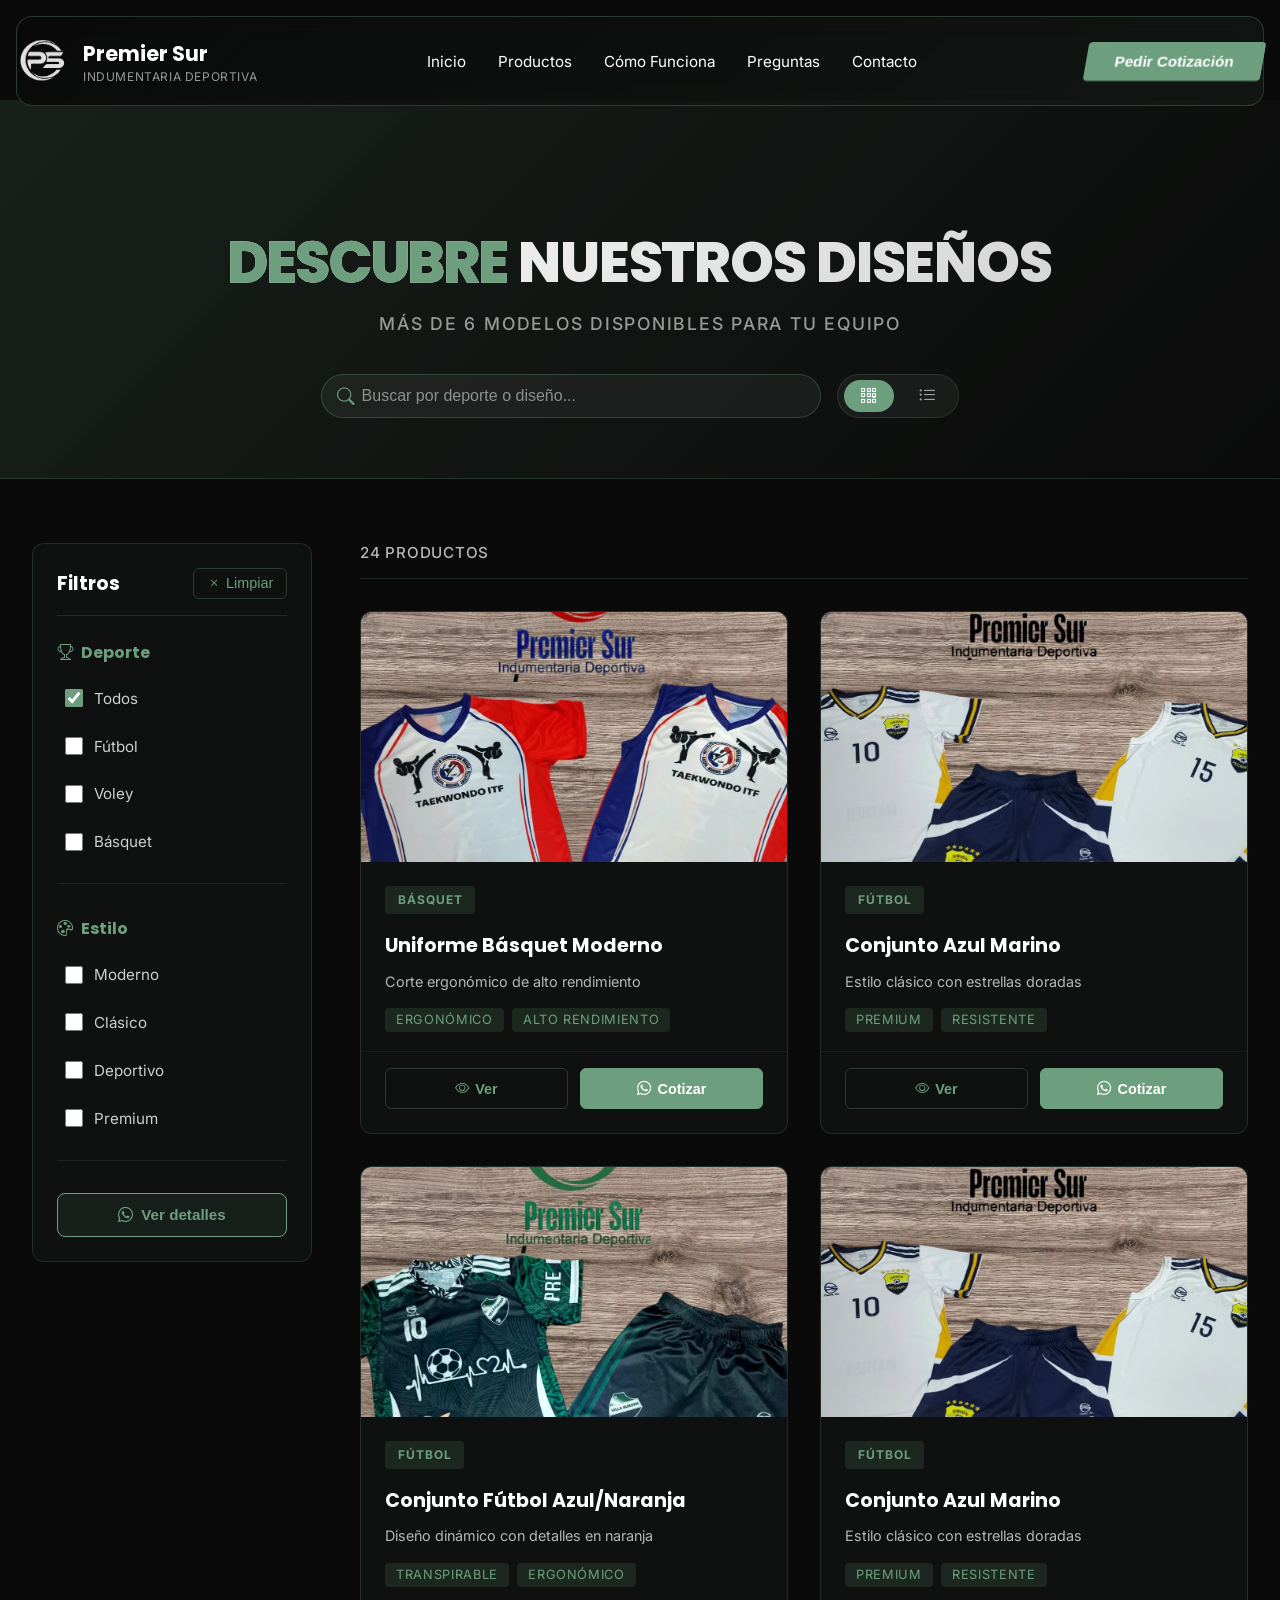
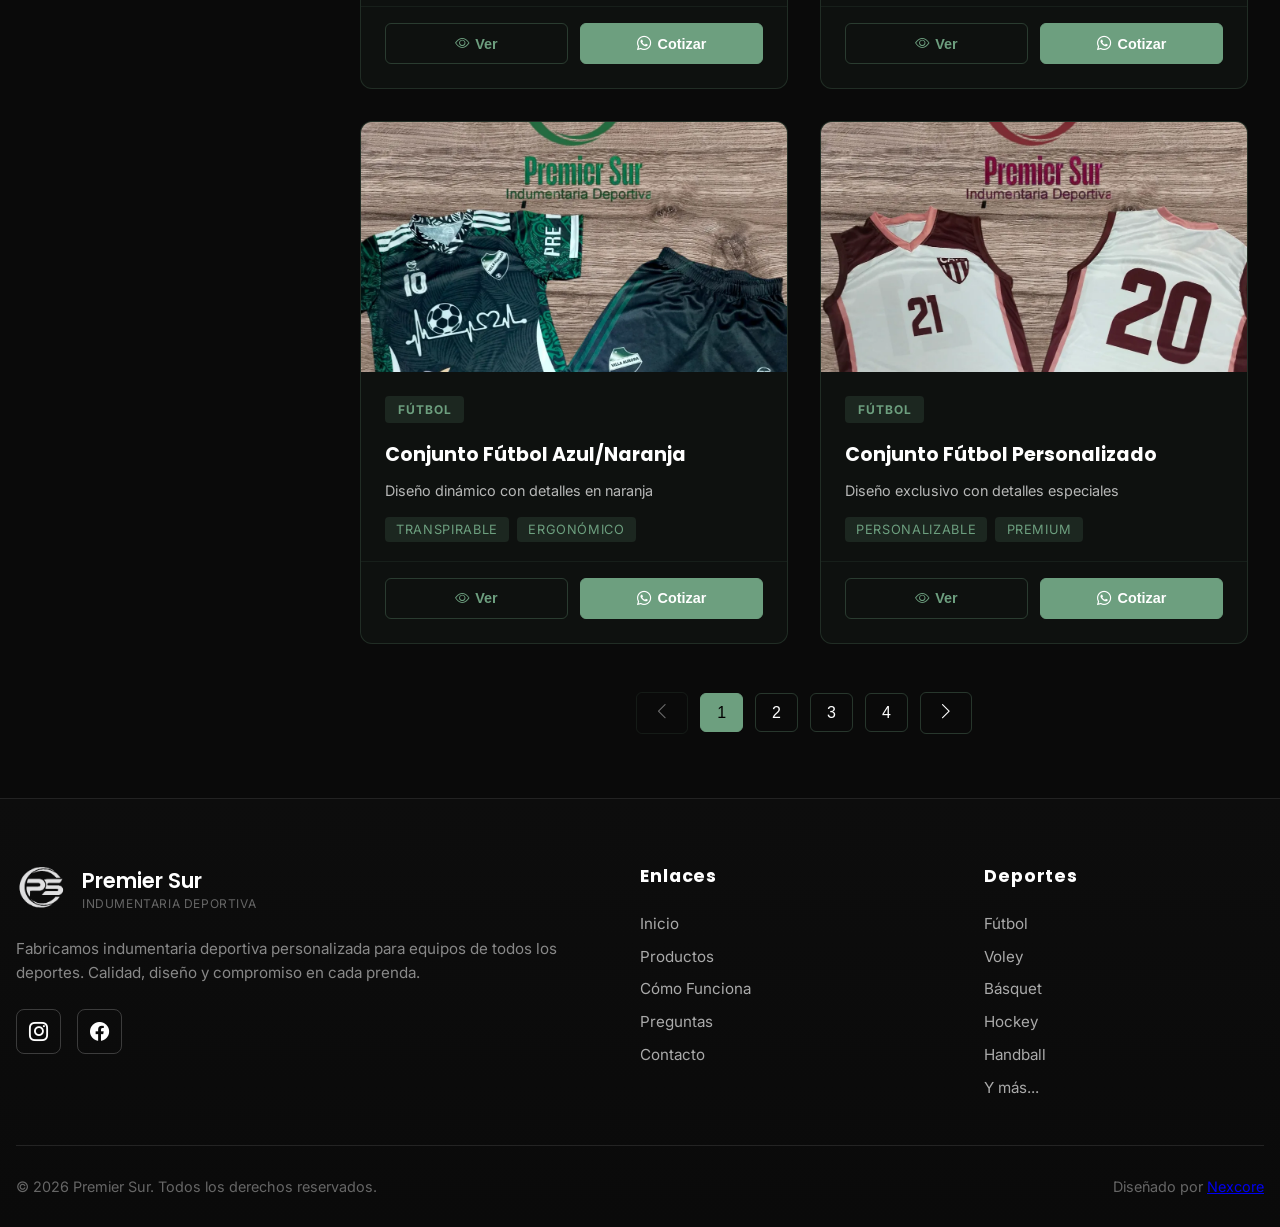
==== catalogo/index.html @ 90ad479f "Add files via upload" ====
<!doctype html>
<html lang="es">
  <head>
    <meta charset="UTF-8" />
    <meta name="viewport" content="width=device-width, initial-scale=1.0" />
    <title>Catálogo - Premier Sur</title>
    <link rel="stylesheet" href="../style.css" />
    <link
      rel="icon"
      type="image/png"
      href="../assets/Logos/Premier Sur - Logo.png"
    />
    <link rel="preconnect" href="https://fonts.googleapis.com" />
    <link rel="preconnect" href="https://fonts.gstatic.com" crossorigin />
    <link
      href="https://fonts.googleapis.com/css2?family=Inter:wght@300;400;500;600;700&family=Poppins:wght@600;700;800&display=swap"
      rel="stylesheet"
    />
    <link
      rel="stylesheet"
      href="https://cdnjs.cloudflare.com/ajax/libs/font-awesome/6.4.0/css/all.min.css"
    />
    <link
      rel="stylesheet"
      href="https://cdn.jsdelivr.net/npm/bootstrap-icons@1.11.0/font/bootstrap-icons.css"
    />
    <link rel="stylesheet" href="catalogo.css" />
  </head>
  <body>
    <!-- Navbar -->
    <nav class="navbar">
      <div class="navbar-container">
        <div class="logo">
          <a href="/" class="logo-link">
            <img
              src="../assets/Logos/Premier Sur - Logo.png"
              alt="Premier Sur Logo"
              class="logo-img"
            />
            <div class="logo-text">
              <h1>Premier Sur</h1>
              <p>INDUMENTARIA DEPORTIVA</p>
            </div>
          </a>
        </div>
        <ul class="nav-links">
          <li><a href="/">Inicio</a></li>
          <li><a href="/#productos">Productos</a></li>
          <li><a href="/#como-funciona">Cómo Funciona</a></li>
          <li><a href="/#preguntas">Preguntas</a></li>
          <li><a href="/#contacto">Contacto</a></li>
        </ul>
        <button class="btn-primary">Pedir Cotización</button>
        <button class="menu-hamburguesa" id="menuHamburguesa">
          <span></span>
          <span></span>
          <span></span>
        </button>
      </div>
      <!-- Menú móvil -->
      <ul class="nav-links-mobile" id="navLinksMobile">
        <li><a href="/">Inicio</a></li>
        <li><a href="/#productos">Productos</a></li>
        <li><a href="/#como-funciona">Cómo Funciona</a></li>
        <li><a href="/#preguntas">Preguntas</a></li>
        <li><a href="/#contacto">Contacto</a></li>
        <li><a href="#" class="btn-primary-mobile">Pedir Cotización</a></li>
      </ul>
    </nav>

    <!-- Header del Catálogo -->
    <section class="catalogo-header">
      <div class="catalogo-header-content">
        <h1 class="catalogo-title">
          <span class="accent">DESCUBRE</span> NUESTROS DISEÑOS
        </h1>
        <p class="catalogo-subtitle">
          Más de 6 modelos disponibles para tu equipo
        </p>

        <!-- Barra de Búsqueda y Filtros -->
        <div class="search-filter-bar">
          <div class="search-container">
            <i class="bi bi-search"></i>
            <input
              type="text"
              id="searchInput"
              placeholder="Buscar por deporte o diseño..."
              class="search-input"
            />
          </div>
          <div class="view-options">
            <button class="view-btn active" data-view="grid" title="Vista Grid">
              <i class="bi bi-grid-3x3-gap"></i>
            </button>
            <button class="view-btn" data-view="list" title="Vista Lista">
              <i class="bi bi-list-ul"></i>
            </button>
          </div>
        </div>
      </div>
    </section>

    <!-- Filtros y Productos -->
    <section class="catalogo-section">
      <div class="catalogo-container">
        <!-- Sidebar de Filtros -->
        <aside class="filters-sidebar">
          <div class="filters-header">
            <h3>Filtros</h3>
            <button class="btn-clear-filters" id="clearFilters">
              <i class="bi bi-x"></i> Limpiar
            </button>
          </div>

          <!-- Filtro por Deporte -->
          <div class="filter-group">
            <h4 class="filter-title"><i class="bi bi-trophy"></i> Deporte</h4>
            <div class="filter-options">
              <label class="filter-checkbox">
                <input type="checkbox" name="sport" value="todos" checked />
                <span>Todos</span>
              </label>
              <label class="filter-checkbox">
                <input type="checkbox" name="sport" value="futbol" />
                <span>Fútbol</span>
              </label>
              <label class="filter-checkbox">
                <input type="checkbox" name="sport" value="voley" />
                <span>Voley</span>
              </label>
              <label class="filter-checkbox">
                <input type="checkbox" name="sport" value="basquet" />
                <span>Básquet</span>
              </label>
            </div>
          </div>

          <!-- Filtro por Estilo -->
          <div class="filter-group">
            <h4 class="filter-title"><i class="bi bi-palette"></i> Estilo</h4>
            <div class="filter-options">
              <label class="filter-checkbox">
                <input type="checkbox" name="style" value="moderno" />
                <span>Moderno</span>
              </label>
              <label class="filter-checkbox">
                <input type="checkbox" name="style" value="clasico" />
                <span>Clásico</span>
              </label>
              <label class="filter-checkbox">
                <input type="checkbox" name="style" value="deportivo" />
                <span>Deportivo</span>
              </label>
              <label class="filter-checkbox">
                <input type="checkbox" name="style" value="premium" />
                <span>Premium</span>
              </label>
            </div>
          </div>

          <div class="filter-cta">
            <button class="btn-secondary-small">
              <i class="bi bi-whatsapp"></i> Ver detalles
            </button>
          </div>
        </aside>

        <!-- Grid de Productos -->
        <div class="products-section">
          <div class="products-header">
            <span class="products-count" id="productsCount">6 productos</span>
          </div>
          <div class="products-grid" id="productsGrid"></div>
          <div class="pagination-container" id="paginationContainer"></div>
        </div>
      </div>
    </section>

    <!-- Footer -->
    <footer class="footer">
      <div class="footer-container">
        <!-- Columna Izquierda - Logo y Redes -->
        <div class="footer-column footer-brand">
          <div class="footer-logo">
            <img
              src="../assets/Logos/Premier Sur - Logo.png"
              alt="Premier Sur Logo"
              class="footer-logo-img"
            />
            <div>
              <h3>Premier Sur</h3>
              <p>INDUMENTARIA DEPORTIVA</p>
            </div>
          </div>
          <p class="footer-description">
            Fabricamos indumentaria deportiva personalizada para equipos de
            todos los deportes. Calidad, diseño y compromiso en cada prenda.
          </p>
          <div class="footer-socials">
            <a href="https://instagram.com" target="_blank" rel="noopener">
              <i class="bi bi-instagram"></i>
            </a>
            <a href="https://facebook.com" target="_blank" rel="noopener">
              <i class="bi bi-facebook"></i>
            </a>
          </div>
        </div>

        <!-- Columna Central - Enlaces -->
        <div class="footer-column">
          <h4>Enlaces</h4>
          <ul>
            <li><a href="/#inicio">Inicio</a></li>
            <li><a href="/#productos">Productos</a></li>
            <li><a href="/#como-funciona">Cómo Funciona</a></li>
            <li><a href="/#preguntas">Preguntas</a></li>
            <li><a href="/#cotizacion">Contacto</a></li>
          </ul>
        </div>

        <!-- Columna Derecha - Deportes -->
        <div class="footer-column">
          <h4>Deportes</h4>
          <ul>
            <li><a href="#">Fútbol</a></li>
            <li><a href="#">Voley</a></li>
            <li><a href="#">Básquet</a></li>
            <li><a href="#">Hockey</a></li>
            <li><a href="#">Handball</a></li>
            <li><a href="#">Y más...</a></li>
          </ul>
        </div>
      </div>

      <!-- Footer Bottom -->
      <div class="footer-bottom">
        <p>&copy; 2026 Premier Sur. Todos los derechos reservados.</p>
        <p>
          Diseñado por <a href="https://nexcore-gamma.vercel.app/">Nexcore</a>
        </p>
      </div>
    </footer>

    <script src="../main.js"></script>
    <script src="catalogo.js"></script>
  </body>
</html>
---- style.css ----
:root {
  --accent-color: #6d9f7f;
  --accent-dark: #5a8d6e;
  --accent-light: #8db89c;
}

html {
  scroll-behavior: smooth;
}

* {
  margin: 0;
  padding: 0;
  box-sizing: border-box;
}

body {
  font-family:
    "Inter",
    -apple-system,
    BlinkMacSystemFont,
    "Segoe UI",
    Roboto,
    Oxygen,
    Ubuntu,
    Cantarell,
    sans-serif;
  background-color: #0a0a0a;
  color: #fff;
  padding-top: 0rem;
}

h1,
h2,
h3,
h4,
h5,
h6 {
  font-family:
    "Poppins",
    -apple-system,
    BlinkMacSystemFont,
    "Segoe UI",
    sans-serif;
}

/* Clase para resaltar palabras */
.accent {
  color: transparent;
  -webkit-text-stroke: 1.5px var(--accent-color);
  font-weight: 700;
}

/* ═══════════════════════════════════════════════════════════════════ */
/* SECCIÓN 1: NAVEGACIÓN                                                */
/* ═══════════════════════════════════════════════════════════════════ */

.navbar {
  background: linear-gradient(
    135deg,
    rgba(10, 10, 10, 0.85) 0%,
    rgba(109, 159, 127, 0.08) 100%
  );
  backdrop-filter: blur(12px);
  padding: 1.2rem 0;
  position: fixed;
  top: 1rem;
  left: 1rem;
  right: 1rem;
  z-index: 1000;
  border: 1px solid rgba(109, 159, 127, 0.3);
  border-radius: 16px;
}

.navbar-container {
  max-width: 1300px;
  margin: 0 auto;
  padding: 0rem;
  display: flex;
  justify-content: space-between;
  align-items: center;
}

.logo {
  display: flex;
  align-items: center;
  gap: 1rem;
}

.logo-img {
  height: 50px;
  width: auto;
  object-fit: contain;
}

.logo-circle {
  width: 50px;
  height: 50px;
  border: 2px solid #fff;
  border-radius: 50%;
  display: flex;
  align-items: center;
  justify-content: center;
  font-weight: bold;
  font-size: 1.5rem;
  display: none;
}

.logo-text h1 {
  font-family: "Poppins", sans-serif;
  font-size: 1.3rem;
  font-weight: 700;
  margin: 0;
}

.logo-text p {
  font-size: 0.75rem;
  color: #999;
  margin: 0;
  letter-spacing: 0.05em;
}

.nav-links {
  display: flex;
  list-style: none;
  gap: 2rem;
}

.nav-links a {
  color: #fff;
  text-decoration: none;
  font-size: 0.95rem;
  transition: color 0.3s ease;
}

.nav-links a:hover {
  color: #ccc;
}

.btn-primary {
  background-color: var(--accent-color);
  color: #fff;
  border: none;
  padding: 0.7rem 1.8rem;
  border-radius: 4px;
  cursor: pointer;
  font-weight: 600;
  font-size: 0.95rem;
  transition: all 0.3s ease;
  transform: skewX(-10deg);
}

.btn-primary:hover {
  background-color: var(--accent-dark);
  transform: translateY(-2px);
  transform: skewX(-10deg);
}

/* Menú Hamburguesa */
.menu-hamburguesa {
  display: none;
  flex-direction: column;
  background-color: transparent;
  border: none;
  cursor: pointer;
  gap: 0.5rem;
}

.menu-hamburguesa span {
  width: 25px;
  height: 3px;
  background-color: #fff;
  border-radius: 2px;
  transition: all 0.3s ease;
}

.menu-hamburguesa.active span:nth-child(1) {
  transform: rotate(45deg) translate(10px, 10px);
}

.menu-hamburguesa.active span:nth-child(2) {
  opacity: 0;
}

.menu-hamburguesa.active span:nth-child(3) {
  transform: rotate(-45deg) translate(7px, -7px);
}

/* Menú Móvil */
.nav-links-mobile {
  display: none;
  list-style: none;
  flex-direction: column;
  gap: 0;
  background-color: rgb(0, 0, 0);
  padding: 1rem 0;
  position: absolute;
  top: 100%;
  left: 0;
  right: 0;
  border-top: 1px solid rgba(255, 255, 255, 0.1);
}

.nav-links-mobile.active {
  display: flex;
}

.nav-links-mobile li {
  border-bottom: 1px solid rgba(255, 255, 255, 0.05);
}

.nav-links-mobile a {
  color: #fff;
  text-decoration: none;
  font-size: 0.95rem;
  display: block;
  padding: 1rem 2rem;
  transition: background-color 0.3s ease;
}

.nav-links-mobile a:hover {
  background-color: rgba(255, 255, 255, 0.1);
}

.btn-primary-mobile {
  background-color: #fff;
  color: #000;
  font-weight: 600;
  margin: 1rem 2rem;
  border-radius: 4px;
  text-align: center;
}

.btn-primary-mobile:hover {
  background-color: #f0f0f0;
}

/* Media Queries - Tablet y Móvil */
@media (max-width: 768px) {
  .navbar {
    margin-bottom: 0rem;
    padding: 0.6rem 0;
    top: 0.5rem;
  }

  .navbar-container {
    padding: 0 1rem;
  }

  .logo-circle {
    width: 40px;
    height: 40px;
    font-size: 1.2rem;
  }

  .logo-text h1 {
    font-size: 0.9rem;
  }

  .logo-text p {
    display: none;
  }

  .nav-links {
    display: none;
  }

  .btn-primary {
    display: none;
  }

  .menu-hamburguesa {
    display: flex;
  }

  body {
    padding-top: 2rem;
  }

  .hero {
    padding: 5rem 1rem 0 1rem;
    min-height: 100vh;
  }

  .hero-content {
    margin-top: 0rem;
  }

  .hero-player-bg {
    max-width: 100%;
    max-height: 400px;
  }

  .hero-player-bg-right {
    max-width: 100%;
    max-height: 400px;
  }
}

/* ═══════════════════════════════════════════════════════════════════ */
/* SECCIÓN 2: HERO                                                      */
/* ═══════════════════════════════════════════════════════════════════ */

.hero {
  min-height: 100vh;
  display: flex;
  align-items: center;
  justify-content: center;
  padding: 7rem 1rem 0 1rem;
  background: linear-gradient(180deg, #0a0a0a 0%, #0a0a0a 100%);
  text-align: center;
  position: relative;
  overflow: hidden;
}

.hero::before {
  content: "";
  position: absolute;
  top: 0;
  left: 0;
  width: 100%;
  height: 100%;
  background: linear-gradient(
    to bottom,
    transparent 60%,
    rgba(0, 0, 0, 0.95) 100%
  );
  pointer-events: none;
  z-index: 2;
}

/* Contenedor de Waves */
#vanta-waves {
  position: absolute;
  top: 0;
  left: 0;
  width: 100%;
  height: 100%;
  pointer-events: none;
  z-index: 1;
}

.hero-content {
  max-width: 1300px;
  margin-top: 0rem;
  padding: 0 2rem;
  position: relative;
  z-index: 3;
}

.hero-player-bg {
  position: absolute;
  bottom: -10px;
  left: -220px;
  max-width: 50%;
  height: auto;
  max-height: 100%;
  object-fit: contain;
  z-index: 2;
  opacity: 0.9;
  pointer-events: none;
  animation: slideInLeft 0.8s ease-out 0.3s both;
}

.hero-player-bg-right {
  position: absolute;
  bottom: -30px;
  right: -220px;
  max-width: 50%;
  height: auto;
  max-height: 100%;
  object-fit: contain;
  z-index: 2;
  opacity: 0.9;
  pointer-events: none;
  animation: slideInRight 0.8s ease-out 0.3s both;
}

@keyframes slideInLeft {
  from {
    opacity: 0;
    transform: translateX(-100px);
  }
  to {
    opacity: 0.7;
    transform: translateX(0);
  }
}

@keyframes slideInRight {
  from {
    opacity: 0;
    transform: translateX(100px);
  }
  to {
    opacity: 0.7;
    transform: translateX(0);
  }
}

.hero-subtitle {
  color: #888;
  font-size: 0.95rem;
  margin-bottom: 1.5rem;
  letter-spacing: 0.05em;
  display: inline-flex;
  align-items: center;
  gap: 0.6rem;
  background-color: rgba(255, 255, 255, 0.08);
  padding: 0.6rem 1.2rem;
  border-radius: 25px;
  border: 1px solid rgba(255, 255, 255, 0.1);
}

.hero-subtitle i {
  font-size: 1rem;
  color: #fff;
}

.hero-title {
  font-family: "Poppins", sans-serif;
  font-size: 6rem;
  font-weight: 800;
  line-height: 1.1;
  margin-bottom: 2rem;
  letter-spacing: -0.02em;
  width: 100%;
  text-shadow:
    0 2px 4px rgba(0, 0, 0, 0.37),
    0 4px 8px rgba(0, 0, 0, 0.319),
    0 8px 16px rgba(0, 0, 0, 0.6),
    0 12px 24px rgba(0, 0, 0, 0.5);
}

.hero-description {
  font-size: 1.1rem;
  color: #aaa;
  line-height: 1.6;
  margin-bottom: 3rem;
  max-width: 800px;
  margin-left: auto;
  margin-right: auto;
  text-shadow:
    0 2px 4px rgba(0, 0, 0, 0.37),
    0 4px 8px rgba(0, 0, 0, 0.319),
    0 8px 16px rgba(0, 0, 0, 0.6),
    0 12px 24px rgba(0, 0, 0, 0.5);
}

/* Botones Hero */
.hero-buttons {
  display: flex;
  gap: 1.5rem;
  justify-content: center;
  margin-bottom: 2rem;
  flex-wrap: wrap;
  transform: skewX(-10deg);
}

.btn-secondary {
  background-color: var(--accent-color);
  color: #fff;
  border: none;
  padding: 1rem 2rem;
  border-radius: 4px;
  cursor: pointer;
  font-weight: 600;
  font-size: 1rem;
  transition: all 0.3s ease;
  text-decoration: none;
}

.btn-secondary:hover {
  background-color: var(--accent-dark);
  transform: translateY(-3px);
}

.btn-secondary span {
  margin-left: 0.5rem;
}

.btn-whatsapp {
  background-color: transparent;
  color: var(--accent-color);
  border: 2px solid var(--accent-color);
  padding: 1rem 2rem;
  border-radius: 4px;
  cursor: pointer;
  font-weight: 600;
  font-size: 1rem;
  transition: all 0.3s ease;
}

.btn-whatsapp:hover {
  background-color: var(--accent-color);
  color: #fff;
  transform: translateY(-3px);
}

/* Estadísticas */
.hero-stats {
  display: flex;
  justify-content: space-around;
  gap: 3rem;
  padding-top: 3rem;
  border-top: 1px solid rgba(255, 255, 255, 0.1);
  flex-wrap: wrap;
  max-width: 800px;
  margin: 0 auto;
}

.stat {
  display: flex;
  flex-direction: column;
  align-items: center;
}

.stat i {
  font-size: 2.5rem;
  color: #fff;
  margin-bottom: 0.5rem;
}

.stat h3 {
  font-family: "Poppins", sans-serif;
  font-size: 2.5rem;
  font-weight: 800;
  margin-bottom: 0.5rem;
}

.stat p {
  color: #888;
  font-size: 0.95rem;
}

/* ═══════════════════════════════════════════════════════════════════ */
/* SECCIÓN 3: NUESTROS DISEÑOS                                          */
/* ═══════════════════════════════════════════════════════════════════ */

.designs {
  padding: 6rem 1rem;
  background: linear-gradient(180deg, #0a0a0a 0%, #0d0d0d 100%);
  position: relative;
}

.designs::before {
  content: "";
  position: absolute;
  top: 0;
  left: 0;
  right: 0;
  height: 1px;
  background: linear-gradient(
    90deg,
    transparent 0%,
    rgba(255, 255, 255, 0.2) 50%,
    transparent 100%
  );
}

.designs-container {
  max-width: 1300px;
  margin: 0 auto;
}

.designs-header {
  display: flex;
  flex-direction: column;
  gap: 2rem;
  margin-bottom: 3rem;
  padding: 0 2rem;
}

.designs-footer {
  display: flex;
  justify-content: space-between;
  align-items: flex-start;
  gap: 3rem;
}

.designs-content {
  flex: 1;
}

.designs-title {
  font-family: "Poppins", sans-serif;
  font-size: 4.5rem;
  font-weight: 800;
  margin-bottom: -1.5rem;
  text-align: left;
  letter-spacing: -0.02em;
}

.designs-description {
  font-size: 1rem;
  color: #888;
  max-width: 600px;
  text-align: left;
  line-height: 1.6;
  margin: 0;
}

/* Filtros */
.filters {
  display: flex;
  gap: 1.5rem;
  flex-wrap: wrap;
  justify-content: flex-end;
  align-items: center;
}

.filter-btn {
  background-color: #2a2a2a;
  color: #fff;
  border: none;
  padding: 0.7rem 1.8rem;
  border-radius: 4px;
  cursor: pointer;
  font-weight: 600;
  font-size: 0.85rem;
  transition: all 0.3s ease;
  text-transform: uppercase;
  letter-spacing: 0.05em;
  transform: skewX(-10deg);
}

.filter-btn:hover {
  background-color: #3a3a3a;
  transform: skewX(-10deg) translateY(-2px);
}

.filter-btn.active {
  background-color: var(--accent-color);
  color: #000;
  border: none;
  box-shadow: 0 4px 12px rgba(109, 159, 127, 0.4);
}

/* Carrusel */
.carousel-container {
  display: flex;
  align-items: center;
  gap: 2rem;
  position: relative;
}

.carousel-nav {
  background-color: transparent;
  color: #fff;
  border: 2px solid rgba(255, 255, 255, 0.5);
  width: 50px;
  height: 50px;
  border-radius: 50%;
  cursor: pointer;
  display: flex;
  align-items: center;
  justify-content: center;
  font-size: 1.2rem;
  transition: all 0.3s ease;
  flex-shrink: 0;
}

.carousel-nav:hover {
  background-color: #fff;
  color: #000;
  border-color: #fff;
}

.carousel {
  display: flex;
  gap: 2rem;
  overflow-x: auto;
  padding: 1rem 0;
  scroll-behavior: smooth;
  flex: 1;
}

.carousel::-webkit-scrollbar {
  height: 8px;
}

.carousel::-webkit-scrollbar-track {
  background: rgba(255, 255, 255, 0.08);
  border-radius: 10px;
  margin: 0 10px;
}

.carousel::-webkit-scrollbar-thumb {
  background: linear-gradient(
    90deg,
    rgba(255, 255, 255, 0.4),
    rgba(255, 255, 255, 0.6)
  );
  border-radius: 10px;
  transition: all 0.3s ease;
}

.carousel::-webkit-scrollbar-thumb:hover {
  background: linear-gradient(
    90deg,
    rgba(255, 255, 255, 0.7),
    rgba(255, 255, 255, 0.9)
  );
  box-shadow: 0 0 10px rgba(255, 255, 255, 0.3);
}

/* Scrollbar General */
::-webkit-scrollbar {
  width: 10px;
}

::-webkit-scrollbar-track {
  background: #0a0a0a;
}

::-webkit-scrollbar-thumb {
  background: linear-gradient(
    180deg,
    rgba(255, 255, 255, 0.3),
    rgba(255, 255, 255, 0.5)
  );
  border-radius: 5px;
  border: 2px solid #0a0a0a;
  transition: all 0.3s ease;
}

::-webkit-scrollbar-thumb:hover {
  background: linear-gradient(
    180deg,
    rgba(255, 255, 255, 0.6),
    rgba(255, 255, 255, 0.8)
  );
  box-shadow: 0 0 15px rgba(255, 255, 255, 0.2);
}

/* Scrollbar Firefox */
* {
  scrollbar-width: thin;
  scrollbar-color: rgba(255, 255, 255, 0.4) #0a0a0a;
}

/* Tarjetas de Productos */
.product-card {
  min-width: 280px;
  background-color: rgba(255, 255, 255, 0.05);
  border-radius: 6px;
  overflow: hidden;
  transition: all 0.3s ease;
  cursor: pointer;
  flex-shrink: 0;
  border: 1px solid rgba(255, 255, 255, 0.1);
}

.product-card:hover {
  background-color: rgba(255, 255, 255, 0.1);
  transform: translateY(-5px);
  border-color: var(--accent-color);
  box-shadow: 0 0 20px rgba(109, 159, 127, 0.2);
}

.product-image {
  width: 100%;
  height: 250px;
  overflow: hidden;
  background-color: rgba(255, 255, 255, 0.05);
}

.product-image img {
  width: 100%;
  height: 100%;
  object-fit: cover;
  transition: transform 0.3s ease;
}

.product-card:hover .product-image img {
  transform: scale(1.05);
}

.product-info {
  padding: 1.5rem;
}

.product-category {
  display: inline-block;
  background-color: rgba(109, 159, 127, 0.15);
  color: var(--accent-light);
  padding: 0.4rem 0.8rem;
  border-radius: 4px;
  font-size: 0.8rem;
  font-weight: 600;
  margin-bottom: 0.8rem;
  transition: all 0.3s ease;
}

.product-title {
  font-family: "Poppins", sans-serif;
  font-size: 1.2rem;
  font-weight: 700;
  margin-bottom: 0.5rem;
  line-height: 1.3;
}

.product-description {
  color: #888;
  font-size: 0.9rem;
  line-height: 1.5;
}

/* Botones Productos */
.products-buttons {
  display: flex;
  gap: 2rem;
  justify-content: center;
  margin-top: 4rem;
  flex-wrap: wrap;
}

.btn-catalog,
.btn-design {
  display: inline-flex;
  align-items: center;
  gap: 0.8rem;
  padding: 1rem 2.5rem;
  border-radius: 4px;
  border: none;
  font-weight: 600;
  font-size: 1rem;
  cursor: pointer;
  transition: all 0.3s ease;
  text-decoration: none;
  transform: skewX(-10deg);
}

.btn-catalog {
  background-color: var(--accent-color);
  color: #fff;
}

.btn-catalog:hover {
  background-color: var(--accent-dark);
  transform: translateY(-3px);
  box-shadow: 0 10px 20px rgba(109, 159, 127, 0.3);
}

.btn-design {
  background-color: transparent;
  color: var(--accent-color);
  border: 2px solid var(--accent-color);
}

.btn-design:hover {
  background-color: var(--accent-color);
  color: #fff;
  transform: translateY(-3px);
  box-shadow: 0 10px 20px rgba(109, 159, 127, 0.3);
}

/* Responsive */
@media (max-width: 768px) {
  .navbar-container {
    flex-wrap: wrap;
    gap: 1rem;
  }

  .nav-links {
    gap: 1rem;
    font-size: 0.85rem;
  }

  .hero {
    text-align: center;
  }

  .hero-content {
    padding: 0 1.5rem;
  }

  .hero-subtitle {
    font-size: 0.8rem;
    margin-bottom: 1.2rem;
    padding: 0.5rem 1rem;
    gap: 0.5rem;
  }

  .hero-subtitle i {
    font-size: 0.9rem;
  }

  .hero-title {
    font-size: 2.2rem;
    line-height: 1.3;
    margin-bottom: 1.5rem;
    letter-spacing: -0.01em;
  }

  .hero-description {
    font-size: 0.95rem;
    line-height: 1.5;
    margin: 0 0 2rem 0;
    max-width: 100%;
  }

  .hero-buttons {
    flex-direction: column;
    gap: 1rem;
    justify-content: flex-start;
  }

  .btn-secondary,
  .btn-whatsapp {
    width: 100%;
  }

  .hero-stats {
    flex-direction: row;
    gap: 1rem;
    padding-top: 2rem;
  }

  .stat {
    flex: 1;
    min-width: 0;
  }

  .stat i {
    font-size: 1.5rem;
    margin-bottom: 0.25rem;
  }

  .stat h3 {
    font-size: 1.5rem;
    margin-bottom: 0.25rem;
    line-height: 1.1;
  }

  .stat p {
    font-size: 0.75rem;
  }

  .logo-text h1 {
    font-size: 1rem;
  }

  /* Responsive Diseños */
  .designs-header {
    flex-direction: column;
    gap: 1.5rem;
    padding: 0 1rem;
  }

  .designs-footer {
    flex-direction: column;
    align-items: center;
    gap: 1.5rem;
    width: 100%;
  }

  .designs-title {
    font-size: 3.5rem;
    line-height: 1.2;
  }

  .designs-description {
    font-size: 0.9rem;
    text-align: center;
  }

  .filters {
    gap: 0.6rem;
    justify-content: center;
    width: 100%;
  }

  .filter-btn {
    padding: 0.4rem 0.9rem;
    font-size: 0.75rem;
  }

  .carousel-container {
    gap: 1rem;
  }

  .carousel-nav {
    width: 40px;
    height: 40px;
    font-size: 1rem;
  }

  .carousel {
    gap: 1rem;
  }

  .product-card {
    min-width: 250px;
  }

  .product-image {
    height: 200px;
  }

  .product-title {
    font-size: 1rem;
  }

  .product-description {
    font-size: 0.85rem;
  }

  .products-buttons {
    gap: 1rem;
    margin-top: 3rem;
  }

  .btn-catalog,
  .btn-design {
    padding: 0.8rem 1.5rem;
    font-size: 0.9rem;
    width: 100%;
  }

  /* Responsive Cómo Funciona */
  .como-funciona-title {
    font-size: 3.5rem !important;
    line-height: 1.2 !important;
    text-align: left !important;
  }

  .como-funciona-subtitle {
    font-size: 0.9rem !important;
    text-align: left !important;
  }

  .pasos-container {
    grid-template-columns: 1fr !important;
  }

  .paso {
    padding: 2rem 1.5rem !important;
  }

  .paso-numero {
    font-size: 1.5rem !important;
  }

  .paso-icon {
    font-size: 2rem !important;
  }

  .info-adicional {
    grid-template-columns: 1fr !important;
  }

  .info-card {
    padding: 1.5rem !important;
  }

  .info-title {
    font-size: 1.1rem !important;
  }
}

/* ═══════════════════════════════════════════════════════════════════ */
/* SECCIÓN 3.5: BANNER ANIMADO                                          */
/* ═══════════════════════════════════════════════════════════════════ */

.banner-animado {
  background: linear-gradient(90deg, #0a0a0a 0%, #1a1a1a 50%, #0a0a0a 100%);
  padding: 4.5rem 0;
  overflow: hidden;
  position: relative;
  border-top: 1px solid rgba(109, 159, 127, 0.3);
  border-bottom: 1px solid rgba(109, 159, 127, 0.3);
}

.banner-contenido {
  display: flex;
  align-items: center;
  gap: 3rem;
  white-space: nowrap;
  animation: deslizar 18s linear infinite;
  padding: 0 1rem;
  will-change: transform;
}

.banner-texto {
  font-size: 3.8rem;
  font-weight: 700;
  color: var(--accent-color);
  text-shadow: 0 4px 12px rgba(0, 0, 0, 0.8);
  flex-shrink: 0;
  transform: skewX(-10deg);
  -webkit-text-stroke: 1.5px var(--accent-color);
}

.banner-separador {
  font-size: 2.5rem;
  color: var(--accent-color);
  flex-shrink: 0;
  opacity: 0.8;
}

@keyframes deslizar {
  0% {
    transform: translateX(0);
  }
  100% {
    transform: translateX(-100%);
  }
}

/* Responsive Banner */
@media (max-width: 768px) {
  .banner-animado {
    padding: 4.5rem 0;
  }

  .banner-texto {
    font-size: 2.6rem;
  }

  .banner-separador {
    font-size: 1.2rem;
  }

  .banner-contenido {
    gap: 1.5rem;
  }
}

/* ═══════════════════════════════════════════════════════════════════ */
/* SECCIÓN 4: CÓMO FUNCIONA                                             */
/* ═══════════════════════════════════════════════════════════════════ */

.como-funciona {
  padding: 6rem 1rem;
  background: linear-gradient(180deg, #0a0a0a 0%, #0c0c0c 100%);
  position: relative;
  overflow: hidden;
}

.como-funciona::before {
  content: "";
  position: absolute;
  top: 0;
  left: 0;
  right: 0;
  height: 1px;
  background: linear-gradient(
    90deg,
    transparent 0%,
    rgba(255, 255, 255, 0.2) 50%,
    transparent 100%
  );
}

.como-funciona-container {
  max-width: 1300px;
  margin: 0 auto;
}

.como-funciona-title {
  font-family: "Poppins", sans-serif;
  font-size: 4.5rem;
  font-weight: 800;
  margin-bottom: 1rem;
  text-align: start;
  letter-spacing: -0.02em;
}

.como-funciona-subtitle {
  font-size: 1rem;
  color: #888;
  margin-bottom: 4rem;
  text-align: start;
  line-height: 1.6;
  max-width: 1200px;
}

.como-funciona-image {
  position: absolute;
  bottom: -10px;
  right: -220px;
  max-width: 50%;
  height: auto;
  max-height: 100%;
  object-fit: contain;
  z-index: 0;
  opacity: 0.9;
  pointer-events: none;
  animation: slideInRight 0.8s ease-out 0.3s both;
}

/* Scroll margin para secciones */
section {
  scroll-margin-top: 40px;
}

/* Los 4 Pasos */
.pasos-container {
  display: grid;
  grid-template-columns: repeat(4, 1fr);
  gap: 2rem;
  margin-bottom: 4rem;
}

.paso {
  background: #181818;
  border: 1px solid rgba(255, 255, 255, 0.12);
  border-radius: 6px;
  padding: 2.5rem 2rem;
  text-align: center;
  transition: all 0.3s ease;
  position: relative;
  display: flex;
  flex-direction: column;
  align-items: center;
  overflow: hidden;
}

.paso:hover {
  background: linear-gradient(
    135deg,
    rgba(255, 255, 255, 0.1) 0%,
    rgba(109, 159, 127, 0.12) 100%
  );
  border-color: var(--accent-color);
  transform: translateY(-6px);
}

.paso:not(:last-child)::after {
  content: "";
  position: absolute;
  top: 50%;
  right: -2rem;
  width: 2rem;
  height: 2px;
  background: linear-gradient(90deg, var(--accent-color), transparent);
  transition: all 0.3s ease;
}

@media (max-width: 1024px) {
  .paso:not(:last-child)::after {
    right: -1rem;
    width: 1rem;
  }
}

@media (max-width: 768px) {
  .paso:not(:last-child)::after {
    display: none;
  }
}

.paso-numero {
  position: absolute;
  top: 15px;
  right: 15px;
  font-size: 1.8rem;
  font-weight: 700;
  color: var(--accent-color);
  background: linear-gradient(
    135deg,
    rgba(109, 159, 127, 0.2),
    rgba(109, 159, 127, 0.05)
  );
  border: 1px solid rgba(109, 159, 127, 0.3);
  width: 60px;
  height: 60px;
  display: flex;
  align-items: center;
  justify-content: center;
  border-radius: 6px;
  transition: all 0.3s ease;
}

.paso-icon {
  font-size: 2.5rem;
  color: var(--accent-color);
  margin-bottom: 1.5rem;
  display: flex;
  align-items: center;
  justify-content: center;
  transition: all 0.3s ease;
  width: 80px;
  height: 80px;
  border-radius: 6px;
  background: linear-gradient(
    135deg,
    rgba(109, 159, 127, 0.15),
    rgba(109, 159, 127, 0.05)
  );
  border: 1px solid rgba(109, 159, 127, 0.2);
}

.paso:hover .paso-icon {
  background: linear-gradient(
    135deg,
    rgba(109, 159, 127, 0.25),
    rgba(109, 159, 127, 0.12)
  );
  border-color: var(--accent-color);
}

.paso-titulo {
  font-family: "Poppins", sans-serif;
  font-size: 1.1rem;
  font-weight: 700;
  margin-bottom: 1rem;
  letter-spacing: 0.05em;
}

.paso-descripcion {
  color: #888;
  font-size: 0.9rem;
  line-height: 1.6;
  margin: 0;
}

/* Información Adicional */
.info-adicional {
  display: grid;
  grid-template-columns: repeat(3, 1fr);
  gap: 2rem;
}

.info-card {
  background: #181818;
  border: 1px solid rgba(255, 255, 255, 0.12);
  border-radius: 6px;
  padding: 2rem;
  text-align: center;
  transition: all 0.3s ease;
}

.info-card:hover {
  background: #1f1f1f;
  border-color: var(--accent-color);
  transform: translateY(-6px);
}

.info-title {
  font-family: "Poppins", sans-serif;
  font-size: 1.3rem;
  font-weight: 800;
  margin-bottom: 0.5rem;
  letter-spacing: 0.02em;
}

.info-text {
  color: #888;
  font-size: 0.95rem;
  margin: 0;
}

/* ═══════════════════════════════════════════════════════════════════ */
/* SECCIÓN 4.5: TABLA DE TALLES                                         */
/* ═══════════════════════════════════════════════════════════════════ */

.talles {
  padding: 6rem 1rem;
  background: linear-gradient(180deg, #0a0a0a 0%, #0d0d0d 100%);
  position: relative;
}

.talles::before {
  content: "";
  position: absolute;
  top: 0;
  left: 0;
  right: 0;
  height: 1px;
  background: linear-gradient(
    90deg,
    transparent 0%,
    rgba(255, 255, 255, 0.2) 50%,
    transparent 100%
  );
}

.talles-container {
  max-width: 1400px;
  margin: 0 auto;
  padding: 0 2rem;
}

.talles-header {
  display: flex;
  justify-content: space-between;
  align-items: flex-start;
  gap: 4rem;
  margin-bottom: 4rem;
  flex-wrap: wrap;
}

.talles-header-left {
  flex: 1;
  min-width: 300px;
}

.talles-label {
  font-size: 0.9rem;
  color: var(--accent-color);
  text-transform: uppercase;
  letter-spacing: 0.15em;
  font-weight: 700;
  margin-bottom: 0.5rem;
}

.talles-title {
  font-family: "Poppins", sans-serif;
  font-size: 4rem;
  font-weight: 800;
  text-align: left;
  margin-bottom: 1rem;
  letter-spacing: -0.02em;
  line-height: 1.1;
}

.talles-subtitle {
  font-size: 1rem;
  color: #888;
  text-align: left;
  letter-spacing: 0.05em;
  font-weight: 400;
}

/* Pestañas de Talles */
.talles-tabs {
  display: flex;
  gap: 1rem;
  flex-wrap: wrap;
  align-items: center;
  justify-content: flex-end;
}

.talles-tab {
  background: rgba(20, 20, 20, 0.8);
  border: 2px solid rgba(109, 159, 127, 0.5);
  color: #aaa;
  padding: 0.9rem 2.2rem;
  font-size: 0.95rem;
  font-weight: 700;
  border-radius: 6px;
  cursor: pointer;
  transition: all 0.3s ease;
  display: flex;
  align-items: center;
  gap: 0.6rem;
  letter-spacing: 0.05em;
  text-transform: uppercase;
  white-space: nowrap;
  transform: skewX(-10deg);
}

.talles-tab:hover {
  border-color: var(--accent-color);
  color: var(--accent-color);
  background: rgba(109, 159, 127, 0.1);
}

.talles-tab.active {
  background: var(--accent-color);
  border-color: var(--accent-color);
  color: #ffffff;
  font-weight: 700;
  box-shadow: 0 4px 15px rgba(109, 159, 127, 0.3);
}

.talles-content {
  display: none;
  animation: fadeIn 0.3s ease;
}

.talles-content.active {
  display: block;
}

@keyframes fadeIn {
  from {
    opacity: 0;
  }
  to {
    opacity: 1;
  }
}

/* Secciones de Talles */
.talles-section {
  margin-bottom: 0.2rem;
}

.talles-section-title {
  font-family: "Poppins", sans-serif;
  font-size: 0.95rem;
  font-weight: 800;
  color: var(--accent-color);
  margin-bottom: 0.2rem;
  padding-bottom: 0.5rem;
  border-bottom: none;
  letter-spacing: 0.15em;
  text-transform: uppercase;
}

/* Grid de Talles */
.talles-grid {
  display: grid;
  grid-template-columns: repeat(auto-fit, minmax(110px, 1fr));
  gap: 1rem;
  margin-bottom: 2rem;
}

/* Ficha Individual de Talle */
.talle-card {
  background: rgba(15, 15, 15, 0.9);
  border: 1.5px solid rgba(109, 159, 127, 0.5);
  border-radius: 6px;
  padding: 1rem 0.8rem;
  text-align: center;
  transition: all 0.3s ease;
  cursor: pointer;
  display: flex;
  flex-direction: column;
  align-items: center;
  justify-content: center;
  gap: 0.5rem;
  min-height: 100px;
}

.talle-card:hover {
  background: rgba(30, 30, 30, 0.9);
  border-color: var(--accent-color);
  transform: translateY(-3px);
  box-shadow: 0 8px 24px rgba(109, 159, 127, 0.2);
}

/* Tamaño del Talle */
.talle-size {
  font-size: 1.4rem;
  font-weight: 800;
  color: var(--accent-color);
  letter-spacing: 0.05em;
}

/* Medidas dentro de la Ficha */
.talle-measures {
  font-size: 0.65rem;
  color: #999;
  line-height: 1.4;
}

.talle-measures p {
  margin: 0.2rem 0;
  font-weight: 500;
}

.talle-measures strong {
  color: #bbb;
  font-weight: 600;
}

/* Botón de Descarga de Talles */
.talles-download-btn-container {
  display: flex;
  justify-content: flex-start;
  margin-top: 2rem;
  margin-bottom: 2rem;
}

.btn-download-talles {
  background: linear-gradient(
    135deg,
    var(--accent-color) 0%,
    var(--accent-dark) 100%
  );
  color: #ffffff;
  border: none;
  padding: 1.1rem 2.8rem;
  font-size: 0.95rem;
  font-weight: 700;
  border-radius: 6px;
  cursor: pointer;
  display: flex;
  align-items: center;
  gap: 0.8rem;
  transition: all 0.3s ease;
  letter-spacing: 0.05em;
  text-transform: uppercase;
  transform: skewX(-10deg);
}

.btn-download-talles:hover {
  transform: translateY(-2px);
  transform: skewX(-10deg);
  opacity: 0.8;
}

.btn-download-talles:active {
  transform: translateY(0);
}

.btn-download-talles i {
  font-size: 1.1rem;
}

/* Información Adicional */
.talles-info {
  margin-top: 4rem;
}

.info-item {
  display: flex;
  gap: 2rem;
  align-items: flex-start;
  padding: 2rem;
  background: linear-gradient(
    135deg,
    rgba(255, 255, 255, 0.05) 0%,
    rgba(109, 159, 127, 0.03) 100%
  );
  border: 2px solid rgba(109, 159, 127, 0.3);
  border-radius: 6px;
  transition: all 0.3s ease;
}

.info-item:hover {
  background: linear-gradient(
    135deg,
    rgba(255, 255, 255, 0.08) 0%,
    rgba(109, 159, 127, 0.06) 100%
  );
  border-color: var(--accent-color);
}

.info-icon {
  width: 60px;
  height: 60px;
  background: linear-gradient(
    135deg,
    rgba(109, 159, 127, 0.2),
    rgba(109, 159, 127, 0.1)
  );
  border-radius: 6px;
  display: flex;
  align-items: center;
  justify-content: center;
  flex-shrink: 0;
  font-size: 2rem;
  color: var(--accent-color);
  border: 1px solid rgba(109, 159, 127, 0.3);
  transition: all 0.3s ease;
}

.info-item:hover .info-icon {
  background: linear-gradient(
    135deg,
    rgba(109, 159, 127, 0.3),
    rgba(109, 159, 127, 0.15)
  );
  border-color: var(--accent-color);
  transform: scale(1.05);
}

.info-content h4 {
  font-size: 1.1rem;
  font-weight: 700;
  margin: 0 0 0.5rem 0;
  color: #fff;
}

.info-content p {
  color: #888;
  font-size: 0.95rem;
  line-height: 1.6;
  margin: 0;
}

/* Responsive Talles */
@media (max-width: 1024px) {
  .talles-grid {
    grid-template-columns: repeat(auto-fill, minmax(130px, 1fr));
    gap: 1.2rem;
  }
}

@media (max-width: 768px) {
  .talles {
    padding: 4rem 1rem;
  }

  .talles-header {
    flex-direction: column;
    gap: 2rem;
  }

  .talles-tabs {
    justify-content: flex-start;
  }

  .talles-title {
    font-size: 3.5rem;
    line-height: 1.2;
    margin-bottom: 0.8rem;
  }

  .talles-subtitle {
    font-size: 0.9rem;
    margin-bottom: 0;
  }

  .talles-section-title {
    font-size: 0.9rem;
    margin-bottom: 1.5rem;
  }

  .talles-grid {
    grid-template-columns: repeat(auto-fill, minmax(100px, 1fr));
    gap: 0.8rem;
  }

  .talle-card {
    padding: 0.9rem 0.7rem;
    min-height: 95px;
  }

  .talle-size {
    font-size: 1.2rem;
  }

  .talle-measures {
    font-size: 0.7rem;
  }

  .btn-download-talles {
    padding: 0.9rem 2rem;
    font-size: 0.9rem;
  }

  .talles-info {
    margin-top: 2.5rem;
  }

  .info-item {
    gap: 1.5rem;
    padding: 1.5rem;
  }

  .info-icon {
    width: 50px;
    height: 50px;
    font-size: 1.5rem;
  }

  .info-content h4 {
    font-size: 1rem;
  }

  .info-content p {
    font-size: 0.9rem;
  }
}

/* ═══════════════════════════════════════════════════════════════════ */
/* SECCIÓN 5: COTIZACIÓN / CONTACTO                                     */
/* ═══════════════════════════════════════════════════════════════════ */

.cotizacion {
  padding: 6rem 1rem;
  background: linear-gradient(180deg, #0a0a0a 0%, #0d0d0d 100%);
  position: relative;
}

.cotizacion::before {
  content: "";
  position: absolute;
  top: 0;
  left: 0;
  right: 0;
  height: 1px;
  background: linear-gradient(
    90deg,
    transparent 0%,
    rgba(255, 255, 255, 0.2) 50%,
    transparent 100%
  );
}

.cotizacion-container {
  max-width: 1300px;
  margin: 0 auto;
  display: grid;
  grid-template-columns: 1fr 1fr;
  gap: 4rem;
  align-items: center;
}

/* Lado Izquierdo - Información */
.cotizacion-left {
  display: flex;
  flex-direction: column;
  gap: 2rem;
}

.cotizacion-title {
  font-family: "Poppins", sans-serif;
  font-size: 4.5rem;
  font-weight: 800;
  line-height: 1.2;
  margin-bottom: 1rem;
  letter-spacing: -0.02em;
}

.cotizacion-description {
  font-size: 1rem;
  color: #888;
  line-height: 1.6;
  max-width: 500px;
}

/* Items de Contacto */
.contact-item {
  display: flex;
  gap: 0.75rem;
  align-items: flex-start;
  padding: 0.75rem;
  background-color: rgba(255, 255, 255, 0.05);
  border-radius: 6px;
  border: 1px solid rgba(255, 255, 255, 0.1);
  transition: all 0.3s ease;
}

.contact-item:hover {
  background-color: rgba(255, 255, 255, 0.08);
  border-color: var(--accent-color);
  box-shadow: 0 0 20px rgba(109, 159, 127, 0.2);
  transform: translateX(5px);
}

.contact-icon {
  width: 35px;
  height: 35px;
  background-color: rgba(109, 159, 127, 0.15);
  border-radius: 6px;
  display: flex;
  align-items: center;
  justify-content: center;
  font-size: 1rem;
  color: var(--accent-color);
  flex-shrink: 0;
  transition: all 0.3s ease;
}

.contact-item:hover .contact-icon {
  background-color: rgba(109, 159, 127, 0.3);
  transform: scale(1.1);
}

.contact-content h4 {
  font-size: 0.8rem;
  font-weight: 600;
  margin-bottom: 0.15rem;
}

.contact-content p {
  color: #aaa;
  font-size: 0.75rem;
  margin: 0;
}

/* Lado Derecho - Formulario */
.cotizacion-right {
  background-color: rgba(255, 255, 255, 0.05);
  border: 2px solid rgba(109, 159, 127, 0.2);
  border-radius: 6px;
  padding: 2.5rem;
}

.cotizacion-form {
  display: flex;
  flex-direction: column;
  gap: 1.5rem;
}

.form-row {
  display: grid;
  grid-template-columns: 1fr 1fr;
  gap: 1.5rem;
}

.form-group {
  display: flex;
  flex-direction: column;
  gap: 0.5rem;
}

.form-group label {
  font-size: 0.9rem;
  font-weight: 600;
  color: #fff;
}

.form-group input,
.form-group select,
.form-group textarea {
  background-color: rgba(255, 255, 255, 0.08);
  border: 1px solid rgba(255, 255, 255, 0.1);
  border-radius: 6px;
  padding: 0.8rem 1rem;
  color: #fff;
  font-family:
    "Inter",
    -apple-system,
    BlinkMacSystemFont,
    "Segoe UI",
    Roboto,
    sans-serif;
  font-size: 0.95rem;
  transition: all 0.3s ease;
}

.form-group input::placeholder,
.form-group textarea::placeholder {
  color: rgba(255, 255, 255, 0.5);
}

.form-group input:focus,
.form-group select:focus,
.form-group textarea:focus {
  outline: none;
  background-color: rgba(255, 255, 255, 0.12);
  border-color: var(--accent-color);
  box-shadow: 0 0 12px rgba(109, 159, 127, 0.3);
}

.form-group textarea {
  resize: vertical;
  min-height: 120px;
  font-family:
    "Inter",
    -apple-system,
    BlinkMacSystemFont,
    "Segoe UI",
    Roboto,
    sans-serif;
}

.form-group select {
  cursor: pointer;
  appearance: none;
  background-image: url("data:image/svg+xml,%3Csvg xmlns='http://www.w3.org/2000/svg' width='12' height='12' viewBox='0 0 12 12'%3E%3Cpath fill='%23ffffff' d='M6 9L1 4h10z'/%3E%3C/svg%3E");
  background-repeat: no-repeat;
  background-position: right 1rem center;
  padding-right: 2.5rem;
}

/* Botón Enviar */
.btn-enviar {
  background-color: var(--accent-color);
  color: #fff;
  border: none;
  padding: 1rem 2rem;
  border-radius: 6px;
  cursor: pointer;
  font-weight: 600;
  font-size: 1rem;
  display: flex;
  align-items: center;
  justify-content: center;
  gap: 0.8rem;
  transition: all 0.3s ease;
  margin-top: 0.5rem;
}

.btn-enviar:hover {
  background-color: var(--accent-dark);
  transform: translateY(-2px);
  box-shadow: 0 10px 20px rgba(109, 159, 127, 0.3);
}

.btn-enviar i {
  font-size: 1.1rem;
}

.form-disclaimer {
  font-size: 0.8rem;
  color: #666;
  text-align: center;
  margin-top: -0.5rem;
}

/* Responsive Cotización */
@media (max-width: 768px) {
  .cotizacion {
    padding: 4rem 1rem;
  }

  .cotizacion-container {
    grid-template-columns: 1fr;
    gap: 3rem;
  }

  .cotizacion-title {
    font-size: 3.5rem;
    line-height: 1.2;
  }

  .cotizacion-description {
    font-size: 0.95rem;
  }

  .contact-item {
    gap: 1rem;
  }

  .contact-icon {
    width: 45px;
    height: 45px;
    font-size: 1.3rem;
  }

  .cotizacion-right {
    padding: 1.8rem;
  }

  .form-row {
    grid-template-columns: 1fr;
    gap: 1rem;
  }

  .form-group {
    gap: 0.4rem;
  }

  .form-group label {
    font-size: 0.85rem;
  }

  .form-group input,
  .form-group select,
  .form-group textarea {
    padding: 0.7rem 0.9rem;
    font-size: 0.9rem;
  }

  .btn-enviar {
    padding: 0.9rem 1.5rem;
    font-size: 0.95rem;
  }
}

/* ═══════════════════════════════════════════════════════════════════ */
/* SECCIÓN 5.5: CONTACTO                                                */
/* ═══════════════════════════════════════════════════════════════════ */

.contacto {
  padding: 6rem 1rem;
  background: linear-gradient(180deg, #0a0a0a 0%, #0d0d0d 100%);
  position: relative;
}

.contacto::before {
  content: "";
  position: absolute;
  top: 0;
  left: 0;
  right: 0;
  height: 1px;
  background: linear-gradient(
    90deg,
    transparent 0%,
    rgba(255, 255, 255, 0.2) 50%,
    transparent 100%
  );
}

.contacto-container {
  max-width: 1300px;
  margin: 0 auto;
}

.contacto-title {
  font-family: "Poppins", sans-serif;
  font-size: 4.5rem;
  font-weight: 800;
  text-align: left;
  margin-bottom: 1rem;
  letter-spacing: -0.02em;
}

.contacto-subtitle {
  font-size: 1rem;
  color: #888;
  text-align: left;
  margin-bottom: 4rem;
  line-height: 1.6;
  max-width: 1100px;
}

/* Grid de Tarjetas de Contacto */
.contacto-cards {
  display: grid;
  grid-template-columns: repeat(4, 1fr);
  gap: 2rem;
}

.contacto-card {
  background: linear-gradient(
    135deg,
    rgba(255, 255, 255, 0.06) 0%,
    rgba(109, 159, 127, 0.05) 100%
  );
  border: 1px solid rgba(255, 255, 255, 0.12);
  border-radius: 6px;
  padding: 1.5rem 1.2rem;
  text-align: center;
  transition: all 0.3s ease;
  display: flex;
  flex-direction: column;
  align-items: center;
  gap: 0.8rem;
}

.contacto-card:hover {
  background: linear-gradient(
    135deg,
    rgba(255, 255, 255, 0.1) 0%,
    rgba(109, 159, 127, 0.12) 100%
  );
  border-color: var(--accent-color);
  transform: translateY(-6px);
}

.contacto-card-icon {
  width: 55px;
  height: 55px;
  background: linear-gradient(
    135deg,
    rgba(109, 159, 127, 0.15),
    rgba(109, 159, 127, 0.05)
  );
  border: 1px solid rgba(109, 159, 127, 0.3);
  border-radius: 6px;
  display: flex;
  align-items: center;
  justify-content: center;
  font-size: 1.8rem;
  color: var(--accent-color);
  transition: all 0.3s ease;
}

.contacto-card:hover .contacto-card-icon {
  background: linear-gradient(
    135deg,
    rgba(109, 159, 127, 0.25),
    rgba(109, 159, 127, 0.12)
  );
  border-color: var(--accent-color);
}

.contacto-card-title {
  font-family: "Poppins", sans-serif;
  font-size: 0.9rem;
  font-weight: 800;
  letter-spacing: 0.05em;
  margin: 0;
}

.contacto-card-text {
  color: #888;
  font-size: 0.8rem;
  line-height: 1.6;
  margin: 0;
}

.contacto-card-text strong {
  color: #fff;
  font-weight: 600;
}

/* Mapa Interactivo */
.contacto-mapa-container {
  margin-top: 4rem;
  border-radius: 12px;
  overflow: hidden;
  border: 2px solid rgba(109, 159, 127, 0.3);
  height: 500px;
  transition: all 0.3s ease;
}

.contacto-mapa-container:hover {
  border-color: var(--accent-color);
}

.contacto-mapa {
  width: 100%;
  height: 100%;
  border: none;
}

/* Responsive Contacto */
@media (max-width: 1024px) {
  .contacto-cards {
    grid-template-columns: repeat(2, 1fr);
    gap: 1.5rem;
  }

  .contacto-title {
    font-size: 2.8rem;
  }
}

@media (max-width: 768px) {
  .contacto {
    padding: 4rem 1rem;
  }

  .contacto-cards {
    grid-template-columns: 1fr;
    gap: 1.5rem;
  }

  .contacto-title {
    font-size: 3.5rem;
    line-height: 1.2;
  }

  .contacto-subtitle {
    font-size: 0.95rem;
    margin-bottom: 2.5rem;
  }

  .contacto-card {
    padding: 2rem 1.5rem;
  }

  .contacto-card-icon {
    width: 70px;
    height: 70px;
    font-size: 2rem;
  }

  .contacto-card-title {
    font-size: 1.1rem;
  }

  .contacto-card-text {
    font-size: 0.9rem;
  }

  .contacto-mapa-container {
    margin-top: 2.5rem;
    height: 400px;
  }
}

/* ═══════════════════════════════════════════════════════════════════ */
/* SECCIÓN 5.7: PREGUNTAS FRECUENTES - DOS COLUMNAS                    */
/* ═══════════════════════════════════════════════════════════════════ */

.faq-section {
  padding: 6rem 1rem;
  background: linear-gradient(180deg, #0a0a0a 0%, #0d0d0d 100%);
  position: relative;
}

.faq-section::before {
  content: "";
  position: absolute;
  top: 0;
  left: 0;
  right: 0;
  height: 1px;
  background: linear-gradient(
    90deg,
    transparent 0%,
    rgba(255, 255, 255, 0.2) 50%,
    transparent 100%
  );
}

.faq-wrapper {
  max-width: 1300px;
  margin: 0 auto;
  display: grid;
  grid-template-columns: 55% 45%;
  gap: 2rem;
  align-items: flex-start;
}

/* ═══════════════════════════════════════════════════════════════════ */
/* COLUMNA IZQUIERDA - PREGUNTAS                                        */
/* ═══════════════════════════════════════════════════════════════════ */

.faq-left {
  display: flex;
  flex-direction: column;
}

.faq-main-title {
  font-family: "Poppins", sans-serif;
  font-size: 4.5rem;
  font-weight: 800;
  line-height: 1.2;
  margin-bottom: 1rem;
  letter-spacing: -0.02em;
}

.faq-subtitle {
  font-size: 1rem;
  color: #888;
  margin-bottom: 3rem;
  line-height: 1.6;
}

.faq-questions-list {
  display: flex;
  flex-direction: column;
  gap: 1rem;
}

.faq-question-btn {
  background: linear-gradient(
    135deg,
    rgba(255, 255, 255, 0.06) 0%,
    rgba(109, 159, 127, 0.05) 100%
  );
  border: 2px solid rgba(255, 255, 255, 0.12);
  border-radius: 12px;
  padding: 1.5rem 2rem;
  cursor: pointer;
  display: flex;
  align-items: center;
  gap: 1.5rem;
  transition: all 0.3s ease;
  text-align: left;
  font-family:
    "Inter",
    -apple-system,
    BlinkMacSystemFont,
    "Segoe UI",
    Roboto,
    sans-serif;
}

.faq-question-btn:hover {
  border-color: var(--accent-color);
  background: linear-gradient(
    135deg,
    rgba(255, 255, 255, 0.08) 0%,
    rgba(109, 159, 127, 0.08) 100%
  );
  transform: translateX(10px);
}

.faq-question-btn.active {
  border-color: var(--accent-color);
  background: linear-gradient(
    135deg,
    rgba(109, 159, 127, 0.15) 0%,
    rgba(109, 159, 127, 0.08) 100%
  );
}

.faq-number {
  font-size: 1.2rem;
  font-weight: 700;
  color: var(--accent-color);
  min-width: 40px;
  transition: all 0.3s ease;
}

.faq-text {
  font-family: "Poppins", sans-serif;
  font-size: 0.95rem;
  font-weight: 700;
  color: #fff;
  transition: all 0.3s ease;
}

.faq-question-btn:hover .faq-text {
  color: var(--accent-light);
}

/* ═══════════════════════════════════════════════════════════════════ */
/* COLUMNA DERECHA - RESPUESTAS                                         */
/* ═══════════════════════════════════════════════════════════════════ */

.faq-right {
  display: flex;
  align-items: flex-start;
  justify-content: flex-end;
}

.faq-answer-container {
  position: relative;
  width: 100%;
}

.faq-answer-item {
  opacity: 0;
  visibility: hidden;
  position: absolute;
  top: 0;
  left: 0;
  width: 100%;
  pointer-events: none;
}

.faq-answer-item.active {
  opacity: 1;
  visibility: visible;
  position: relative;
  pointer-events: auto;
  background: linear-gradient(
    135deg,
    rgba(109, 159, 127, 0.1) 0%,
    rgba(109, 159, 127, 0.05) 100%
  );
  border: 2px solid rgba(109, 159, 127, 0.3);
  border-radius: 16px;
  padding: 2.5rem;
  transform: skewX(-10deg);
}

.faq-answer-item.active::before {
  content: "Respuesta";
  display: block;
  font-size: 0.75rem;
  color: var(--accent-color);
  font-weight: 600;
  margin-bottom: 1rem;
  text-transform: uppercase;
  letter-spacing: 0.1em;
  transform: skewX(10deg);
}

.faq-answer-title {
  display: none;
}

.faq-answer-text {
  font-size: 1rem;
  color: #aaa;
  line-height: 1.8;
  margin: 0;
  font-weight: 400;
  transform: skewX(10deg);
}

/* Responsive FAQ */
@media (max-width: 1024px) {
  .faq-wrapper {
    gap: 3rem;
  }

  .faq-main-title {
    font-size: 2.8rem;
  }
}

@media (max-width: 768px) {
  .faq-section {
    padding: 4rem 1rem;
  }

  .faq-wrapper {
    grid-template-columns: 1fr;
    gap: 2.5rem;
  }

  .faq-main-title {
    font-size: 2.8rem;
  }

  .faq-subtitle {
    margin-bottom: 2rem;
  }

  .faq-questions-list {
    gap: 0.8rem;
  }

  .faq-question-btn {
    padding: 1.2rem 1.5rem;
    gap: 1rem;
  }

  .faq-question-btn:hover {
    transform: translateX(5px);
  }

  .faq-number {
    font-size: 1rem;
  }

  .faq-text {
    font-size: 0.9rem;
  }

  .faq-answer-title {
    font-size: 1.2rem;
    margin-bottom: 1rem;
  }

  .faq-answer-text {
    font-size: 0.95rem;
    line-height: 1.6;
  }
}

/* ═══════════════════════════════════════════════════════════════════ */
/* SECCIÓN 5.5: BANNER CTA CON PARALLAX                                */
/* ═══════════════════════════════════════════════════════════════════ */

.banner-cta {
  position: relative;
  min-height: 500px;
  display: flex;
  align-items: center;
  justify-content: center;
  overflow: hidden;
  margin: 0;
  background-image: url("assets/Imagenes/banner.jpg");
  background-size: cover;
  background-position: center center;
  background-attachment: fixed;
  background-repeat: no-repeat;
}

.banner-cta::before {
  content: "";
  position: absolute;
  top: 0;
  left: 0;
  right: 0;
  bottom: 0;
  background: linear-gradient(
    135deg,
    rgba(0, 0, 0, 0.8) 0%,
    rgba(0, 0, 0, 0.6) 100%
  );
  z-index: 1;
  pointer-events: none;
}

.banner-cta-parallax {
  display: none;
}

.banner-cta-overlay {
  display: none;
}

.banner-cta-content {
  position: relative;
  z-index: 2;
  text-align: center;
  max-width: 1200px;
  padding: 3rem 0rem;
  display: flex;
  flex-direction: column;
  align-items: center;
  gap: 2rem;
  animation: fadeInUp 0.8s ease-out;
}

.banner-cta-text {
  display: flex;
  flex-direction: column;
  gap: 1rem;
}

.banner-cta-title {
  font-size: 4.2rem;
  font-weight: 900;
  line-height: 1.2;
  color: var(--accent-color);
  -webkit-text-stroke: 2px var(--accent-color);
  margin: 0;
  letter-spacing: -0.02em;
  text-shadow: none;
  transform: skewX(-10deg);
}

.banner-cta-subtitle {
  font-size: 1.2rem;
  color: #ddd;
  margin: 0;
  font-weight: 300;
  letter-spacing: 0.02em;
  text-shadow: 0 1px 4px rgba(0, 0, 0, 0.2);
}

.banner-cta-btn {
  background: linear-gradient(
    135deg,
    var(--accent-color) 0%,
    var(--accent-light) 100%
  );
  color: #ffffff;
  border: none;
  padding: 1.2rem 3rem;
  font-size: 1.1rem;
  font-weight: 900;
  border-radius: 6px;
  cursor: pointer;
  transition: all 0.3s ease;
  text-transform: uppercase;
  letter-spacing: 0.05em;
  transform: skewX(-10deg);
}

.banner-cta-btn:hover {
  transform: translateY(-3px);
  box-shadow: 0 12px 32px rgba(109, 159, 127, 0.4);
  background: linear-gradient(135deg, var(--accent-light) 0%, #a0d1b4 100%);
}

.banner-cta-btn:active {
  transform: translateY(-1px);
  box-shadow: 0 6px 16px rgba(109, 159, 127, 0.3);
}

@keyframes fadeInUp {
  from {
    opacity: 0;
    transform: translateY(20px);
  }
  to {
    opacity: 1;
    transform: translateY(0);
  }
}

/* Responsive Banner CTA */
@media (max-width: 1024px) {
  .banner-cta {
    min-height: 400px;
  }

  .banner-cta-title {
    font-size: 2.4rem;
  }

  .banner-cta-subtitle {
    font-size: 1rem;
  }

  .banner-cta-btn {
    padding: 1rem 2.4rem;
    font-size: 1rem;
  }
}

@media (max-width: 768px) {
  .banner-cta {
    min-height: 350px;
    margin: 2rem 0 0;
  }

  .banner-cta-parallax {
    background-attachment: scroll;
  }

  .banner-cta-content {
    padding: 2rem 1.5rem;
    gap: 1.5rem;
  }

  .banner-cta-title {
    font-size: 1.8rem;
  }

  .banner-cta-subtitle {
    font-size: 0.95rem;
  }

  .banner-cta-btn {
    padding: 0.9rem 2rem;
    font-size: 0.95rem;
    width: 100%;
  }
}

/* ═══════════════════════════════════════════════════════════════════ */
/* SECCIÓN 6: FOOTER                                                   */
/* ═══════════════════════════════════════════════════════════════════ */

.footer {
  background: linear-gradient(180deg, #0d0d0d 0%, #0a0a0a 100%);
  color: #fff;
  padding: 4rem 1rem 2rem;
  margin-top: 0;
  border-top: 1px solid rgba(255, 255, 255, 0.1);
}

.footer-container {
  max-width: 1300px;
  margin: 0 auto;
  display: grid;
  grid-template-columns: 2fr 1fr 1fr;
  gap: 4rem;
  margin-bottom: 3rem;
}

.footer-column h4 {
  font-size: 1.1rem;
  font-weight: 700;
  margin-bottom: 1.5rem;
  letter-spacing: 0.05em;
}

.footer-column ul {
  list-style: none;
  display: flex;
  flex-direction: column;
  gap: 0.8rem;
}

.footer-column a {
  color: #aaa;
  text-decoration: none;
  font-size: 0.95rem;
  transition: color 0.3s ease;
}

.footer-column a:hover {
  color: #fff;
}

/* Footer Brand */
.footer-brand {
  display: flex;
  flex-direction: column;
  gap: 1.5rem;
}

.footer-logo {
  display: flex;
  align-items: center;
  gap: 1rem;
}

.footer-logo-img {
  height: 50px;
  width: auto;
  object-fit: contain;
}

.footer-logo h3 {
  font-size: 1.3rem;
  font-weight: 600;
  margin: 0;
}

.footer-logo p {
  font-size: 0.75rem;
  color: #666;
  margin: 0;
  letter-spacing: 0.05em;
}

.footer-description {
  color: #888;
  font-size: 0.95rem;
  line-height: 1.6;
  margin: 0;
}

.footer-socials {
  display: flex;
  gap: 1rem;
}

.footer-socials a {
  width: 45px;
  height: 45px;
  border: 1px solid rgba(255, 255, 255, 0.2);
  border-radius: 8px;
  display: flex;
  align-items: center;
  justify-content: center;
  font-size: 1.2rem;
  color: #fff;
  transition: all 0.3s ease;
}

.Nexcore-link {
  color: var(--accent-color);
  text-decoration: none;
  font-size: 0.95rem;
  transition: color 0.3s ease;
}

.footer-socials a:hover {
  background-color: rgba(255, 255, 255, 0.1);
  border-color: rgba(255, 255, 255, 0.4);
  transform: translateY(-3px);
}

/* Footer Bottom */
.footer-bottom {
  max-width: 1300px;
  margin: 0 auto;
  padding-top: 2rem;
  border-top: 1px solid rgba(255, 255, 255, 0.1);
  display: flex;
  justify-content: space-between;
  align-items: center;
  flex-wrap: wrap;
  gap: 1rem;
  font-size: 0.9rem;
  color: #666;
}

.footer-bottom p {
  margin: 0;
}

/* Responsive Footer */
@media (max-width: 768px) {
  .footer-container {
    grid-template-columns: 1fr;
    gap: 2rem;
    margin-bottom: 2rem;
  }

  .footer {
    padding: 3rem 1rem 1.5rem;
    margin-top: 2rem;
  }

  .footer-column h4 {
    font-size: 1rem;
    margin-bottom: 1rem;
  }

  .footer-column ul {
    gap: 0.6rem;
  }

  .footer-column a {
    font-size: 0.9rem;
  }

  .footer-brand {
    gap: 1rem;
  }

  .footer-logo {
    gap: 0.8rem;
  }

  .footer-logo-img {
    height: 40px;
  }

  .footer-logo h3 {
    font-size: 1.1rem;
  }

  .footer-description {
    font-size: 0.9rem;
  }

  .footer-socials {
    gap: 0.8rem;
  }

  .footer-socials a {
    width: 40px;
    height: 40px;
    font-size: 1rem;
  }

  .footer-bottom {
    flex-direction: column;
    text-align: center;
    gap: 0.5rem;
  }
}
---- catalogo/catalogo.css ----
/* ═══════════════════════════════════════════════════════════════════ */
/* CATÁLOGO - HEADER CON BUSCADOR                                      */
/* ═══════════════════════════════════════════════════════════════════ */

.catalogo-header {
  padding: 120px 2rem 60px;
  background: linear-gradient(
    135deg,
    rgba(109, 159, 127, 0.15) 0%,
    rgba(10, 10, 10, 0.95) 100%
  );
  border-bottom: 1px solid rgba(109, 159, 127, 0.2);
  margin-top: 100px;
}

.catalogo-header-content {
  max-width: 1400px;
  margin: 0 auto;
  text-align: center;
}

.catalogo-title {
  font-family: "Poppins", sans-serif;
  font-size: 3.5rem;
  font-weight: 800;
  margin-bottom: 0.5rem;
  letter-spacing: -0.02em;
  background: linear-gradient(135deg, #fff 0%, rgba(255, 255, 255, 0.8) 100%);
  -webkit-background-clip: text;
  -webkit-text-fill-color: transparent;
  background-clip: text;
}

.catalogo-title .accent {
  color: var(--accent-color);
  -webkit-text-fill-color: var(--accent-color);
}

.catalogo-subtitle {
  font-size: 1.1rem;
  color: #999;
  margin-bottom: 2.5rem;
  text-transform: uppercase;
  letter-spacing: 0.1em;
  font-weight: 500;
}

/* ═══════════════════════════════════════════════════════════════════ */
/* BUSCADOR Y OPCIONES DE VISTA                                        */
/* ═══════════════════════════════════════════════════════════════════ */

.search-filter-bar {
  display: flex;
  gap: 1rem;
  align-items: center;
  justify-content: center;
  margin-top: 2rem;
}

.search-container {
  position: relative;
  flex: 1;
  max-width: 500px;
}

.search-container i {
  position: absolute;
  left: 1rem;
  top: 50%;
  transform: translateY(-50%);
  color: var(--accent-color);
  font-size: 1.1rem;
}

.search-input {
  width: 100%;
  height: 44px;
  padding: 0 1rem 0 2.5rem;
  border: 1px solid rgba(109, 159, 127, 0.3);
  border-radius: 50px;
  background-color: rgba(255, 255, 255, 0.05);
  color: white;
  font-size: 1rem;
  transition: all 0.3s ease;
  display: flex;
  align-items: center;
}

.search-input::placeholder {
  color: rgba(255, 255, 255, 0.5);
}

.search-input:focus {
  outline: none;
  border-color: var(--accent-color);
  background-color: rgba(255, 255, 255, 0.08);
  box-shadow: 0 0 20px rgba(109, 159, 127, 0.2);
}

.view-options {
  display: flex;
  gap: 0.5rem;
  background: rgba(255, 255, 255, 0.05);
  padding: 0.4rem;
  border-radius: 50px;
  border: 1px solid rgba(109, 159, 127, 0.2);
  height: 44px;
  align-items: center;
}

.view-btn {
  padding: 0 1rem;
  background: transparent;
  border: none;
  color: rgba(255, 255, 255, 0.6);
  cursor: pointer;
  border-radius: 40px;
  transition: all 0.3s ease;
  display: flex;
  align-items: center;
  justify-content: center;
  gap: 0.4rem;
  font-size: 1.1rem;
  height: 32px;
}

.view-btn:hover {
  color: var(--accent-color);
  background: rgba(109, 159, 127, 0.1);
}

.view-btn.active {
  background: var(--accent-color);
  color: white;
}

/* ═══════════════════════════════════════════════════════════════════ */
/* SECCIÓN PRINCIPAL CON FILTROS Y PRODUCTOS                           */
/* ═══════════════════════════════════════════════════════════════════ */

.catalogo-section {
  padding: 4rem 2rem;
  background-color: #0a0a0a;
}

.catalogo-container {
  max-width: 1400px;
  margin: 0 auto;
  display: grid;
  grid-template-columns: 280px 1fr;
  gap: 3rem;
}

/* ═══════════════════════════════════════════════════════════════════ */
/* SIDEBAR DE FILTROS                                                  */
/* ═══════════════════════════════════════════════════════════════════ */

.filters-sidebar {
  background: rgba(109, 159, 127, 0.05);
  border: 1px solid rgba(109, 159, 127, 0.2);
  border-radius: 12px;
  padding: 1.5rem;
  height: fit-content;
  position: sticky;
  top: 120px;
}

.filters-header {
  display: flex;
  justify-content: space-between;
  align-items: center;
  margin-bottom: 1.5rem;
  padding-bottom: 1rem;
  border-bottom: 1px solid rgba(109, 159, 127, 0.2);
}

.filters-header h3 {
  font-family: "Poppins", sans-serif;
  font-size: 1.2rem;
  font-weight: 700;
  margin: 0;
}

.btn-clear-filters {
  padding: 0.4rem 0.8rem;
  background: transparent;
  border: 1px solid rgba(109, 159, 127, 0.3);
  color: var(--accent-color);
  border-radius: 6px;
  cursor: pointer;
  font-size: 0.9rem;
  transition: all 0.3s ease;
  display: flex;
  align-items: center;
  gap: 0.3rem;
}

.btn-clear-filters:hover {
  background: rgba(109, 159, 127, 0.1);
  border-color: var(--accent-color);
}

/* ═══════════════════════════════════════════════════════════════════ */
/* GRUPOS DE FILTROS                                                   */
/* ═══════════════════════════════════════════════════════════════════ */

.filter-group {
  margin-bottom: 2rem;
  padding-bottom: 1.5rem;
  border-bottom: 1px solid rgba(109, 159, 127, 0.15);
}

.filter-group:last-of-type {
  border-bottom: none;
  padding-bottom: 0;
  margin-bottom: 1.5rem;
}

.filter-title {
  font-family: "Poppins", sans-serif;
  font-size: 1rem;
  font-weight: 700;
  margin: 0 0 1rem 0;
  color: var(--accent-color);
  display: flex;
  align-items: center;
  gap: 0.5rem;
}

.filter-options {
  display: flex;
  flex-direction: column;
  gap: 0.8rem;
}

.filter-checkbox {
  display: flex;
  align-items: center;
  gap: 0.7rem;
  cursor: pointer;
  transition: all 0.3s ease;
  padding: 0.5rem;
  border-radius: 6px;
  font-size: 0.95rem;
}

.filter-checkbox:hover {
  background: rgba(109, 159, 127, 0.1);
}

.filter-checkbox input[type="checkbox"] {
  width: 18px;
  height: 18px;
  cursor: pointer;
  accent-color: var(--accent-color);
}

.filter-checkbox span {
  user-select: none;
  color: rgba(255, 255, 255, 0.8);
}

.filter-cta {
  margin-top: 1.5rem;
}

.btn-secondary-small {
  width: 100%;
  padding: 0.8rem 1rem;
  background: rgba(109, 159, 127, 0.1);
  border: 1px solid var(--accent-color);
  color: var(--accent-color);
  border-radius: 8px;
  cursor: pointer;
  font-weight: 600;
  transition: all 0.3s ease;
  display: flex;
  align-items: center;
  justify-content: center;
  gap: 0.5rem;
  font-size: 0.95rem;
}

.btn-secondary-small:hover {
  background: var(--accent-color);
  color: white;
}

/* ═══════════════════════════════════════════════════════════════════ */
/* SECCIÓN DE PRODUCTOS                                                */
/* ═══════════════════════════════════════════════════════════════════ */

.products-section {
  flex: 1;
}

.products-header {
  display: flex;
  justify-content: space-between;
  align-items: center;
  margin-bottom: 2rem;
  padding-bottom: 1rem;
  border-bottom: 1px solid rgba(109, 159, 127, 0.2);
}

.products-count {
  font-size: 0.95rem;
  color: rgba(255, 255, 255, 0.7);
  font-weight: 500;
  text-transform: uppercase;
  letter-spacing: 0.05em;
}

.products-grid {
  display: grid;
  grid-template-columns: repeat(auto-fill, minmax(280px, 1fr));
  gap: 2rem;
  animation: fadeIn 0.5s ease;
}

.products-grid.list-view {
  grid-template-columns: 1fr;
}

@keyframes fadeIn {
  from {
    opacity: 0;
  }
  to {
    opacity: 1;
  }
}

/* ═══════════════════════════════════════════════════════════════════ */
/* TARJETAS DE PRODUCTOS MEJORADAS                                     */
/* ═══════════════════════════════════════════════════════════════════ */

.product-card {
  background: rgba(109, 159, 127, 0.05);
  border: 1px solid rgba(109, 159, 127, 0.2);
  border-radius: 12px;
  overflow: hidden;
  transition: all 0.4s cubic-bezier(0.4, 0, 0.2, 1);
  cursor: pointer;
  animation: slideUp 0.5s ease forwards;
  opacity: 0;
}

.product-card:nth-child(1) {
  animation-delay: 0.1s;
}
.product-card:nth-child(2) {
  animation-delay: 0.15s;
}
.product-card:nth-child(3) {
  animation-delay: 0.2s;
}
.product-card:nth-child(4) {
  animation-delay: 0.25s;
}
.product-card:nth-child(5) {
  animation-delay: 0.3s;
}
.product-card:nth-child(6) {
  animation-delay: 0.35s;
}

@keyframes slideUp {
  from {
    opacity: 0;
    transform: translateY(30px);
  }
  to {
    opacity: 1;
    transform: translateY(0);
  }
}

.product-card:hover {
  transform: translateY(-12px);
  border-color: var(--accent-color);
  background: rgba(109, 159, 127, 0.08);
}

.product-image {
  position: relative;
  width: 100%;
  aspect-ratio: 1;
  overflow: hidden;
  background: linear-gradient(
    135deg,
    rgba(0, 0, 0, 0.4) 0%,
    rgba(109, 159, 127, 0.1) 100%
  );
}

.product-image img {
  width: 100%;
  height: 100%;
  object-fit: cover;
  transition: transform 0.4s ease;
}

.product-card:hover .product-image img {
  transform: scale(1.12);
}

.product-badge {
  position: absolute;
  top: 1rem;
  right: 1rem;
  background: var(--accent-color);
  color: white;
  padding: 0.5rem 1rem;
  border-radius: 50px;
  font-size: 0.8rem;
  font-weight: 600;
  text-transform: uppercase;
  z-index: 2;
}

.product-badge.new::before {
  content: "✨ ";
}

.product-info {
  padding: 1.5rem;
}

.product-category {
  display: inline-block;
  max-width: 30%;
  font-size: 0.75rem;
  text-transform: uppercase;
  letter-spacing: 0.08em;
  color: var(--accent-color);
  font-weight: 700;
  margin-bottom: 0.5rem;
  white-space: nowrap;
  overflow: hidden;
  text-overflow: ellipsis;
}

.product-title {
  font-family: "Poppins", sans-serif;
  font-size: 1.2rem;
  font-weight: 700;
  margin: 0.5rem 0;
  color: white;
  line-height: 1.3;
}

.product-description {
  font-size: 0.9rem;
  color: rgba(255, 255, 255, 0.7);
  margin: 0.8rem 0;
  line-height: 1.4;
}

.product-features {
  display: flex;
  gap: 0.5rem;
  flex-wrap: wrap;
  margin: 1rem 0;
  font-size: 0.8rem;
}

.feature-tag {
  background: rgba(109, 159, 127, 0.15);
  color: var(--accent-color);
  padding: 0.3rem 0.7rem;
  border-radius: 4px;
  text-transform: uppercase;
  letter-spacing: 0.05em;
}

.product-actions {
  display: flex;
  gap: 0.8rem;
  margin: 1.2rem -1.5rem -1.5rem -1.5rem;
  padding: 1rem 1.5rem 1.5rem 1.5rem;
  border-top: 1px solid rgba(109, 159, 127, 0.1);
}

.btn-product-action {
  flex: 1;
  min-width: 0;
  padding: 0.7rem 0.8rem;
  border: 1px solid rgba(109, 159, 127, 0.3);
  border-radius: 6px;
  background: transparent;
  color: var(--accent-color);
  cursor: pointer;
  font-size: 0.9rem;
  font-weight: 600;
  transition: all 0.3s ease;
  display: flex;
  align-items: center;
  justify-content: center;
  gap: 0.4rem;
  white-space: nowrap;
  overflow: hidden;
  text-overflow: ellipsis;
}

.btn-product-action:hover {
  background: var(--accent-color);
  color: white;
  border-color: var(--accent-color);
}

.btn-product-action.primary {
  background: var(--accent-color);
  color: white;
  border-color: var(--accent-color);
}

.btn-product-action.primary:hover {
  background: rgba(109, 159, 127, 0.8);
}

/* ═══════════════════════════════════════════════════════════════════ */
/* VISTA DE LISTA                                                      */
/* ═══════════════════════════════════════════════════════════════════ */

.products-grid.list-view .product-card {
  display: grid;
  grid-template-columns: 280px 1fr;
  gap: 2.5rem;
  align-items: stretch;
}

.products-grid.list-view .product-image {
  aspect-ratio: 3/4;
  overflow: hidden;
  border-radius: 12px;
  width: 280px;
  height: 300px;
}

.products-grid.list-view .product-image img {
  width: 100%;
  height: 100%;
  object-fit: cover;
  transition: transform 0.4s ease;
}

.products-grid.list-view .product-card:hover .product-image img {
  transform: scale(1.08);
}

.products-grid.list-view .product-info {
  display: flex;
  flex-direction: column;
  justify-content: center;
  padding: 1rem 0;
}

.products-grid.list-view .product-actions {
  margin: 1.2rem 0 0 0;
  padding-top: 1rem;
}

/* ═══════════════════════════════════════════════════════════════════ */
/* MENSAJES DE ESTADO                                                  */
/* ═══════════════════════════════════════════════════════════════════ */

.empty-state {
  grid-column: 1 / -1;
  text-align: center;
  padding: 4rem 2rem;
}

.empty-state i {
  font-size: 4rem;
  color: rgba(109, 159, 127, 0.3);
  margin-bottom: 1rem;
}

.empty-state h3 {
  font-size: 1.5rem;
  color: rgba(255, 255, 255, 0.7);
  margin: 0;
}

.empty-state p {
  color: rgba(255, 255, 255, 0.5);
  margin: 0.5rem 0 0 0;
}

/* ═══════════════════════════════════════════════════════════════════ */
/* PAGINACIÓN                                                          */
/* ═══════════════════════════════════════════════════════════════════ */

.pagination-container {
  display: flex;
  justify-content: center;
  align-items: center;
  gap: 0.75rem;
  margin-top: 3rem;
  flex-wrap: wrap;
}

.pagination-btn {
  padding: 0.6rem 1rem;
  border: 1px solid rgba(109, 159, 127, 0.3);
  background: transparent;
  color: white;
  border-radius: 6px;
  cursor: pointer;
  transition: all 0.3s ease;
  font-weight: 500;
  font-size: 1rem;
}

.pagination-btn:hover:not(:disabled) {
  border-color: var(--accent-color);
  color: var(--accent-color);
  transform: scale(1.05);
}

.pagination-btn.active {
  background: var(--accent-color);
  border-color: var(--accent-color);
  color: #000;
}

.pagination-btn:disabled {
  opacity: 0.4;
  cursor: not-allowed;
}

.pagination-btn i {
  font-size: 1.1rem;
}

/* ═══════════════════════════════════════════════════════════════════ */
/* SECCIÓN CTA MEJORADA                                                */
/* ═══════════════════════════════════════════════════════════════════ */

.catalogo-cta {
  padding: 4rem 2rem;
  background: linear-gradient(
    135deg,
    rgba(109, 159, 127, 0.15) 0%,
    rgba(10, 10, 10, 0.95) 100%
  );
  border-top: 1px solid rgba(109, 159, 127, 0.2);
  border-bottom: 1px solid rgba(109, 159, 127, 0.2);
}

.cta-container {
  max-width: 800px;
  margin: 0 auto;
  text-align: center;
}

.catalogo-cta h2 {
  font-size: 2.5rem;
  font-weight: 700;
  margin-bottom: 0.5rem;
  color: white;
}

.catalogo-cta p {
  font-size: 1.1rem;
  color: rgba(255, 255, 255, 0.7);
  margin-bottom: 2rem;
}

.btn-whatsapp-large {
  padding: 1rem 2.5rem;
  background: #25d366;
  color: white;
  border: none;
  border-radius: 50px;
  font-size: 1.1rem;
  font-weight: 700;
  cursor: pointer;
  display: inline-flex;
  align-items: center;
  gap: 0.8rem;
  transition: all 0.3s ease;
  text-transform: uppercase;
  letter-spacing: 0.05em;
  box-shadow: 0 10px 30px rgba(37, 211, 102, 0.3);
}

.btn-whatsapp-large:hover {
  background: #1ebc5d;
  transform: translateY(-4px);
  box-shadow: 0 15px 40px rgba(37, 211, 102, 0.4);
}

/* ═══════════════════════════════════════════════════════════════════ */
/* RESPONSIVE DESIGN                                                   */
/* ═══════════════════════════════════════════════════════════════════ */

@media (max-width: 1024px) {
  .catalogo-container {
    grid-template-columns: 1fr;
  }

  .filters-sidebar {
    position: static;
    top: auto;
  }

  .catalogo-title {
    font-size: 2.5rem;
  }

  .search-filter-bar {
    flex-direction: column;
  }

  .search-container {
    max-width: 100%;
  }

  .products-grid {
    grid-template-columns: repeat(auto-fill, minmax(200px, 1fr));
    gap: 1.5rem;
  }
}

@media (max-width: 768px) {
  .catalogo-header {
    padding: 80px 1rem 40px;
    margin-top: 80px;
  }

  .catalogo-title {
    font-size: 2rem;
  }

  .catalogo-subtitle {
    font-size: 0.95rem;
  }

  .catalogo-section {
    padding: 2rem 1rem;
  }

  .search-filter-bar {
    gap: 0.8rem;
  }

  .view-options {
    display: none;
  }

  .filters-sidebar {
    padding: 1rem;
    margin-bottom: 2rem;
  }

  .products-grid {
    grid-template-columns: repeat(auto-fill, minmax(150px, 1fr));
    gap: 1rem;
  }

  .product-title {
    font-size: 1rem;
  }

  .product-description {
    font-size: 0.85rem;
  }

  .products-grid.list-view .product-card {
    grid-template-columns: 200px 1fr;
    gap: 1.5rem;
  }

  .products-grid.list-view .product-image {
    width: 200px;
    aspect-ratio: 3/4;
  }

  .catalogo-cta h2 {
    font-size: 1.8rem;
  }

  .btn-whatsapp-large {
    padding: 0.8rem 1.5rem;
    font-size: 0.95rem;
  }
}

@media (max-width: 480px) {
  .search-input {
    font-size: 16px;
  }

  .catalogo-title {
    font-size: 1.5rem;
  }

  .products-grid {
    grid-template-columns: repeat(2, 1fr);
    gap: 0.8rem;
  }

  .product-info {
    padding: 1rem;
  }

  .product-actions {
    flex-direction: column;
  }

  .btn-product-action {
    width: 100%;
  }

  .products-grid.list-view .product-card {
    grid-template-columns: 140px 1fr;
    gap: 1rem;
    padding: 0.8rem;
  }

  .products-grid.list-view .product-image {
    width: 140px;
    aspect-ratio: 3/4;
    border-radius: 8px;
  }

  .products-grid.list-view .product-info {
    padding: 0;
  }

  .products-grid.list-view .product-title {
    font-size: 0.95rem;
  }

  .filters-sidebar {
    display: none;
  }

  .catalogo-container {
    grid-template-columns: 1fr;
    gap: 1.5rem;
  }
}

.footer-container {
  max-width: 1300px;
  margin: 0 auto;
  display: grid;
  grid-template-columns: 2fr 1fr 1fr;
  gap: 4rem;
  margin-bottom: 3rem;
}

.footer-column h4 {
  font-size: 1.1rem;
  font-weight: 700;
  margin-bottom: 1.5rem;
  letter-spacing: 0.05em;
}

.footer-column ul {
  list-style: none;
  display: flex;
  flex-direction: column;
  gap: 0.8rem;
}

.footer-column a {
  color: #aaa;
  text-decoration: none;
  font-size: 0.95rem;
  transition: color 0.3s ease;
}

.footer-column a:hover {
  color: #fff;
}

/* Footer Brand */
.footer-brand {
  display: flex;
  flex-direction: column;
  gap: 1.5rem;
}

.footer-logo {
  display: flex;
  align-items: center;
  gap: 1rem;
}

.footer-logo-img {
  height: 50px;
  width: auto;
  object-fit: contain;
}

.footer-logo h3 {
  font-size: 1.3rem;
  font-weight: 600;
  margin: 0;
}

.footer-logo p {
  font-size: 0.75rem;
  color: #666;
  margin: 0;
  letter-spacing: 0.05em;
}

.footer-description {
  color: #888;
  font-size: 0.95rem;
  line-height: 1.6;
  margin: 0;
}

.footer-socials {
  display: flex;
  gap: 1rem;
}

.footer-socials a {
  width: 45px;
  height: 45px;
  border: 1px solid rgba(255, 255, 255, 0.2);
  border-radius: 8px;
  display: flex;
  align-items: center;
  justify-content: center;
  font-size: 1.2rem;
  color: #fff;
  transition: all 0.3s ease;
}

.footer-socials a:hover {
  background-color: rgba(255, 255, 255, 0.1);
  border-color: rgba(255, 255, 255, 0.4);
  transform: translateY(-3px);
}

/* Footer Bottom */
.footer-bottom {
  max-width: 1300px;
  margin: 0 auto;
  padding-top: 2rem;
  border-top: 1px solid rgba(255, 255, 255, 0.1);
  display: flex;
  justify-content: space-between;
  align-items: center;
  flex-wrap: wrap;
  gap: 1rem;
  font-size: 0.9rem;
  color: #666;
}

.footer-bottom p {
  margin: 0;
}

/* ═══════════════════════════════════════════════════════════════════ */
/* LOGO LINK                                                             */
/* ═══════════════════════════════════════════════════════════════════ */

.logo-link {
  display: flex;
  align-items: center;
  gap: 1rem;
  text-decoration: none;
  color: inherit;
  transition: opacity 0.3s ease;
}

.logo-link:hover {
  opacity: 0.8;
}

/* ═══════════════════════════════════════════════════════════════════ */
/* RESPONSIVE                                                            */
/* ═══════════════════════════════════════════════════════════════════ */

@media (max-width: 768px) {
  .catalogo-title {
    font-size: 2.2rem;
  }

  .catalogo-subtitle {
    font-size: 1rem;
  }

  .products-grid {
    grid-template-columns: repeat(auto-fill, minmax(200px, 1fr));
    gap: 1.5rem;
  }

  .filter-btn {
    padding: 0.6rem 1rem;
    font-size: 0.9rem;
  }

  .catalogo-filters {
    top: 80px;
  }

  .footer-container {
    grid-template-columns: 1fr;
    gap: 2rem;
    margin-bottom: 2rem;
  }

  .footer {
    padding: 3rem 1rem 1.5rem;
    margin-top: 2rem;
  }

  .footer-column h4 {
    font-size: 1rem;
    margin-bottom: 1rem;
  }

  .footer-column ul {
    gap: 0.6rem;
  }

  .footer-column a {
    font-size: 0.9rem;
  }

  .footer-brand {
    gap: 1rem;
  }

  .footer-logo {
    gap: 0.8rem;
  }

  .footer-logo-img {
    height: 40px;
  }

  .footer-logo h3 {
    font-size: 1.1rem;
  }

  .footer-description {
    font-size: 0.9rem;
  }

  .footer-socials {
    gap: 0.8rem;
  }

  .footer-socials a {
    width: 40px;
    height: 40px;
    font-size: 1rem;
  }
}

@media (max-width: 480px) {
  .catalogo-header {
    padding: 80px 1rem 40px;
    margin-top: 70px;
  }

  .catalogo-title {
    font-size: 1.8rem;
  }

  .products-grid {
    grid-template-columns: 1fr;
  }

  .cta-container h2 {
    font-size: 1.5rem;
  }

  .footer-bottom {
    flex-direction: column;
    justify-content: center;
    text-align: center;
  }

  .pagination-container {
    justify-content: center;
    gap: 0.5rem;
    flex-wrap: wrap;
  }

  .pagination-btn {
    padding: 0.5rem 0.75rem;
    font-size: 0.9rem;
  }
}
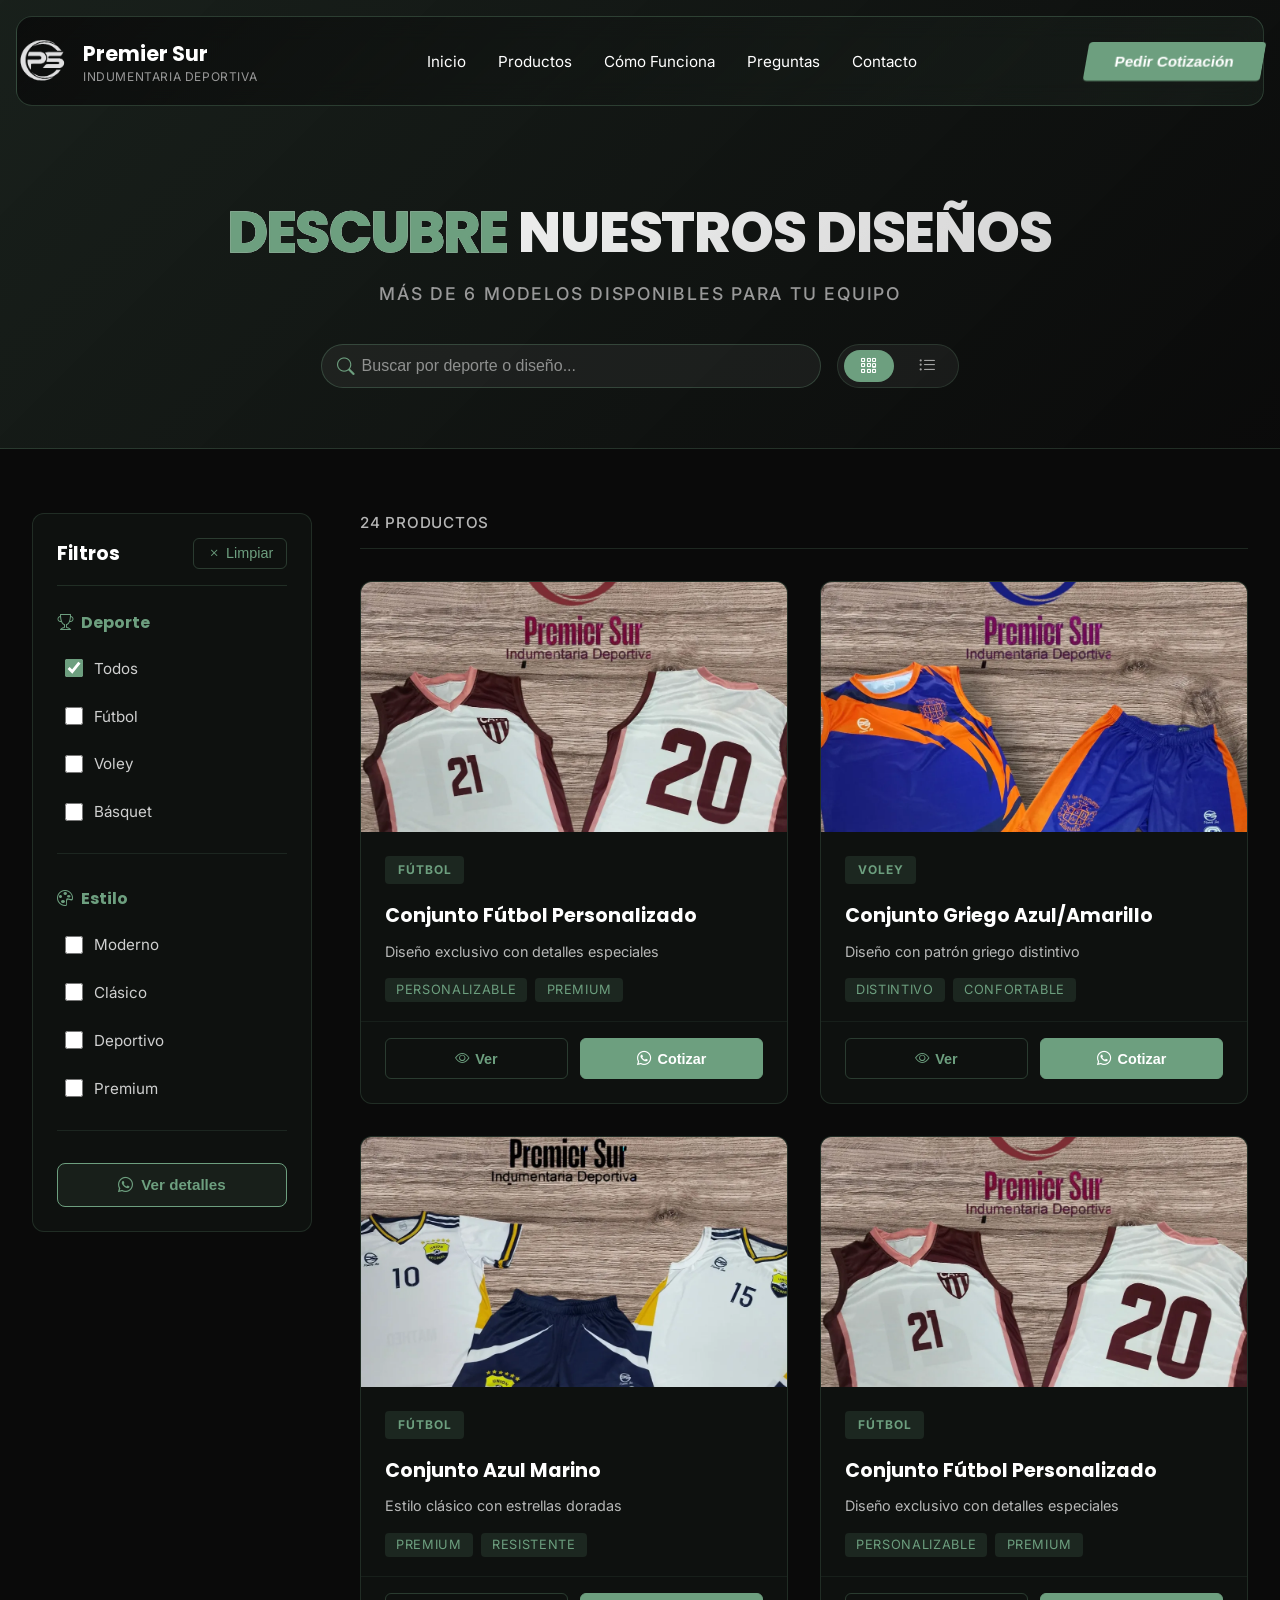
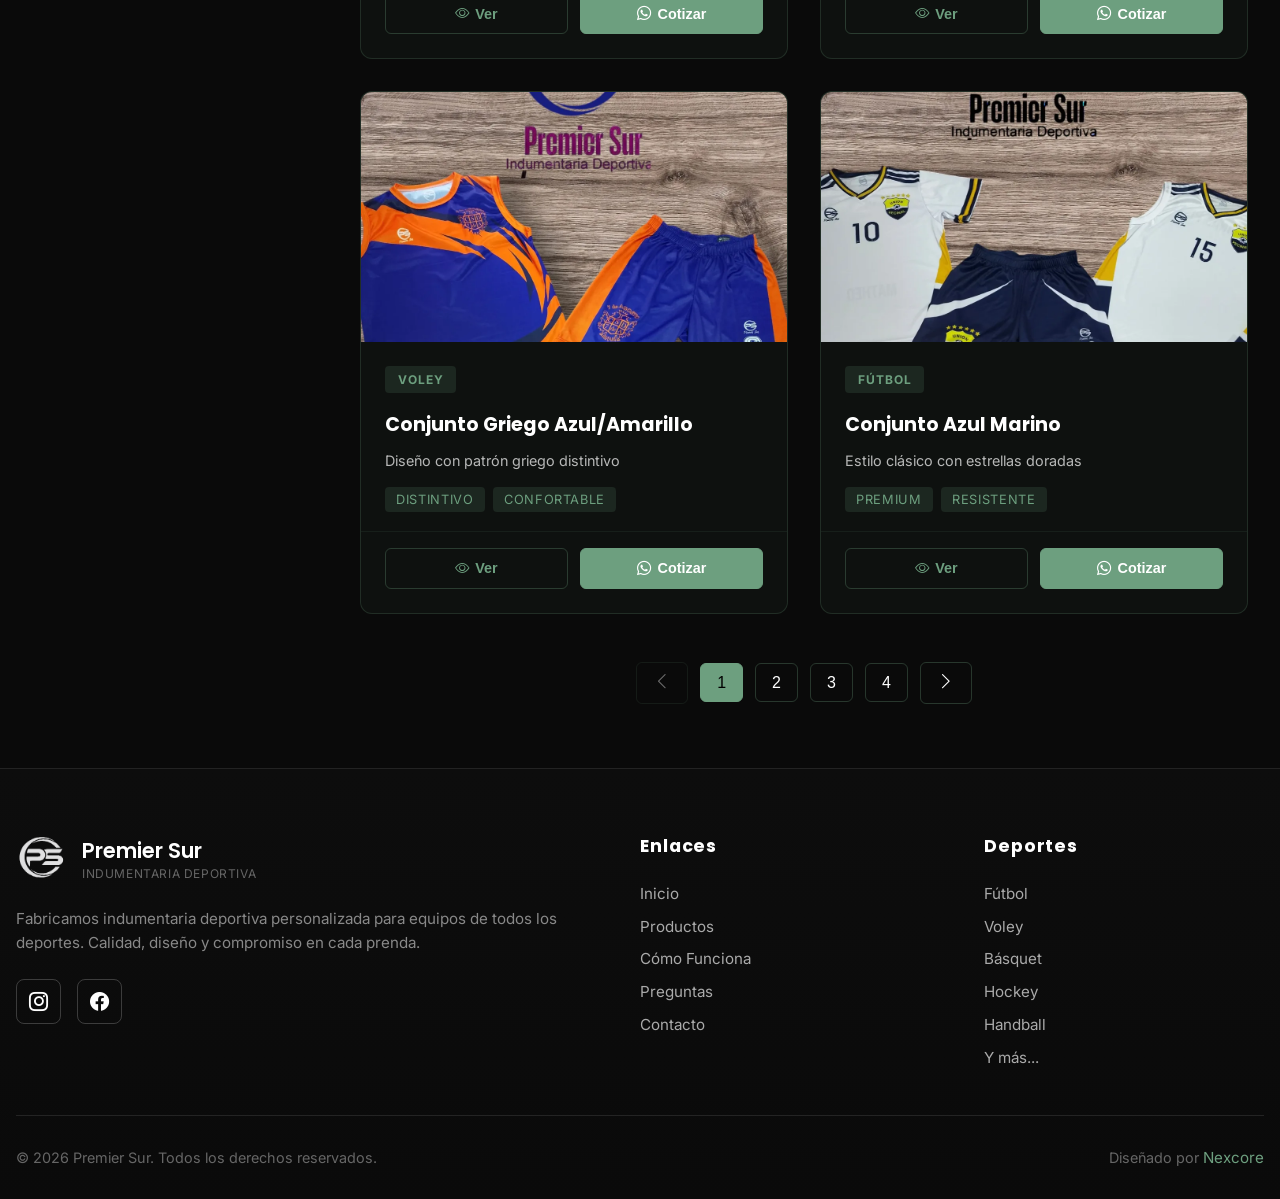
==== commit b48a0c3a: "Add files via upload" ====
--- a/catalogo/index.html
+++ b/catalogo/index.html
@@ -237,7 +237,10 @@
       <div class="footer-bottom">
         <p>&copy; 2026 Premier Sur. Todos los derechos reservados.</p>
         <p>
-          Diseñado por <a href="https://nexcore-gamma.vercel.app/">Nexcore</a>
+          Diseñado por
+          <a href="https://nexcore-gamma.vercel.app/" class="nexcore-link"
+            >Nexcore</a
+          >
         </p>
       </div>
     </footer>
--- a/style.css
+++ b/style.css
@@ -6,6 +6,7 @@
 
 html {
   scroll-behavior: smooth;
+  overflow-x: hidden;
 }
 
 * {
@@ -28,6 +29,7 @@
   background-color: #0a0a0a;
   color: #fff;
   padding-top: 0rem;
+  overflow-x: hidden;
 }
 
 h1,
@@ -240,7 +242,9 @@
   .navbar {
     margin-bottom: 0rem;
     padding: 0.6rem 0;
-    top: 0.5rem;
+    top: 1.5rem;
+    left: 0.5rem;
+    right: 0.5rem;
   }
 
   .navbar-container {
@@ -273,12 +277,8 @@
     display: flex;
   }
 
-  body {
-    padding-top: 2rem;
-  }
-
   .hero {
-    padding: 5rem 1rem 0 1rem;
+    padding: 3.5rem 1rem 0 1rem;
     min-height: 100vh;
   }
 
@@ -868,6 +868,7 @@
   }
 
   .hero {
+    padding: 7rem 0.5rem 0 0.5rem;
     text-align: center;
   }
 
@@ -937,6 +938,11 @@
     font-size: 0.75rem;
   }
 
+  .hero-player-bg,
+  .hero-player-bg-right {
+    display: none;
+  }
+
   .logo-text h1 {
     font-size: 1rem;
   }
@@ -1015,7 +1021,7 @@
   .btn-design {
     padding: 0.8rem 1.5rem;
     font-size: 0.9rem;
-    width: 100%;
+    width: auto;
   }
 
   /* Responsive Cómo Funciona */
@@ -1124,6 +1130,7 @@
 
   .banner-contenido {
     gap: 1.5rem;
+    animation: deslizar 10s linear infinite;
   }
 }
 
@@ -2501,9 +2508,18 @@
     margin-bottom: 1rem;
   }
 
+  .faq-answer-item.active {
+    transform: skewX(0deg);
+  }
+
+  .faq-answer-item.active::before {
+    transform: skewX(0deg);
+  }
+
   .faq-answer-text {
     font-size: 0.95rem;
     line-height: 1.6;
+    transform: skewX(0deg);
   }
 }
 
@@ -2653,7 +2669,7 @@
 
 @media (max-width: 768px) {
   .banner-cta {
-    min-height: 350px;
+    min-height: 580px;
     margin: 2rem 0 0;
   }
 
@@ -2668,6 +2684,7 @@
 
   .banner-cta-title {
     font-size: 1.8rem;
+    letter-spacing: 0.05em;
   }
 
   .banner-cta-subtitle {
--- a/catalogo/catalogo.css
+++ b/catalogo/catalogo.css
@@ -3,14 +3,14 @@
 /* ═══════════════════════════════════════════════════════════════════ */
 
 .catalogo-header {
-  padding: 120px 2rem 60px;
+  padding: 190px 2rem 60px;
   background: linear-gradient(
     135deg,
     rgba(109, 159, 127, 0.15) 0%,
     rgba(10, 10, 10, 0.95) 100%
   );
   border-bottom: 1px solid rgba(109, 159, 127, 0.2);
-  margin-top: 100px;
+  margin-top: 0;
 }
 
 .catalogo-header-content {
@@ -922,6 +922,13 @@
   gap: 1rem;
 }
 
+.nexcore-link {
+  color: var(--accent-color);
+  text-decoration: none;
+  font-size: 0.95rem;
+  transition: color 0.3s ease;
+}
+
 .footer-socials a {
   width: 45px;
   height: 45px;
@@ -1094,3 +1101,11 @@
     font-size: 0.9rem;
   }
 }
+
+/* Media Queries - Tablet y Móvil */
+@media (max-width: 768px) {
+  .catalogo-header {
+    padding: 150px 2rem 60px;
+    margin-top: 0;
+  }
+}
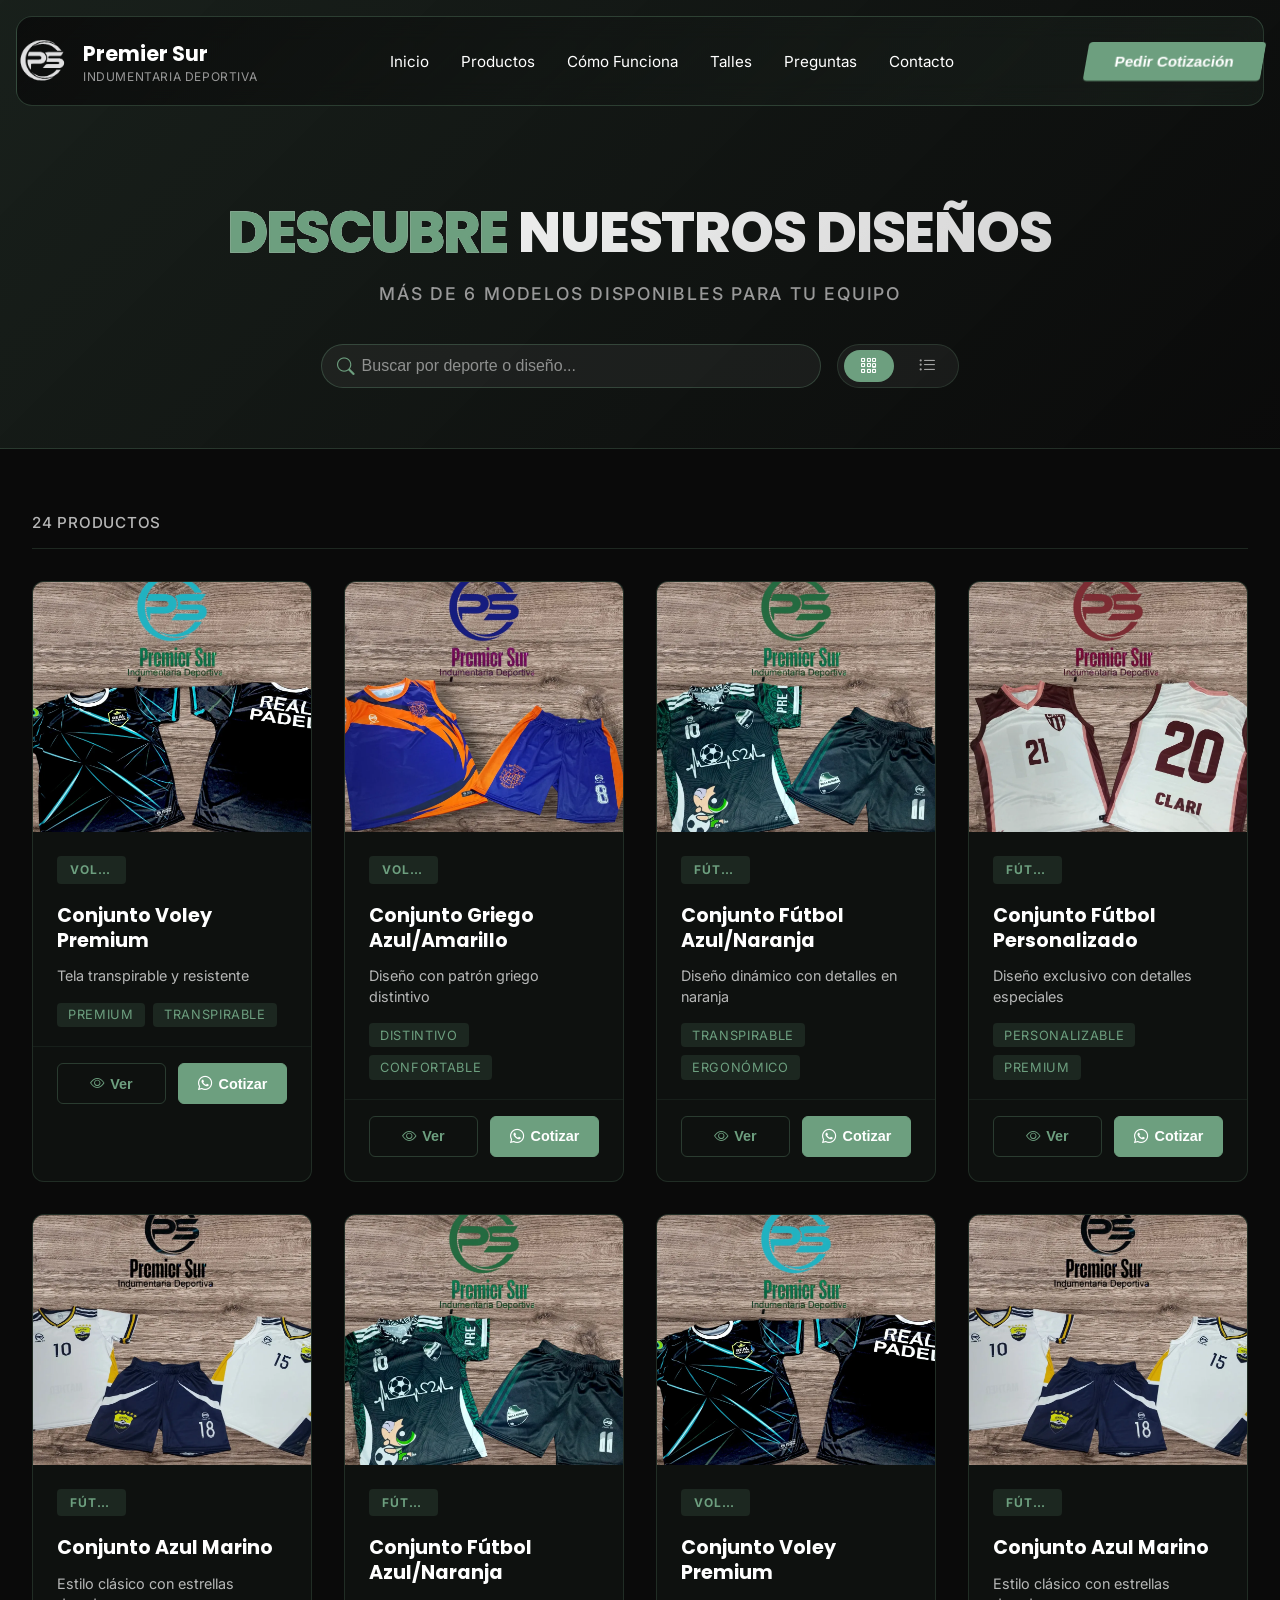
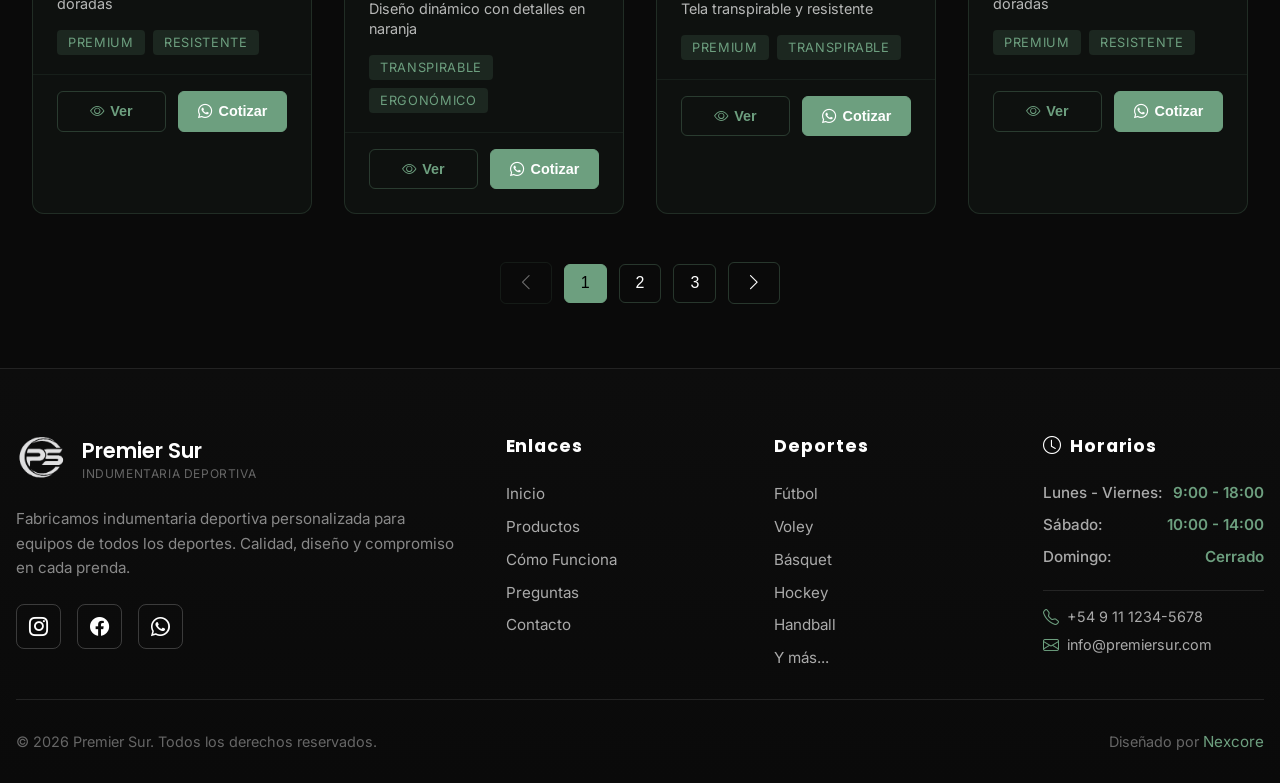
==== commit 3e557420: "Add files via upload" ====
--- a/catalogo/index.html
+++ b/catalogo/index.html
@@ -47,11 +47,31 @@
           <li><a href="/">Inicio</a></li>
           <li><a href="/#productos">Productos</a></li>
           <li><a href="/#como-funciona">Cómo Funciona</a></li>
+          <li><a href="/#talles">Talles</a></li>
           <li><a href="/#preguntas">Preguntas</a></li>
           <li><a href="/#contacto">Contacto</a></li>
         </ul>
         <button class="btn-primary">Pedir Cotización</button>
-        <button class="menu-hamburguesa" id="menuHamburguesa">
+        <button
+          class="menu-hamburguesa"
+          id="menuHamburguesa"
+          type="button"
+          aria-label="Abrir menú de navegación"
+          aria-expanded="false"
+          aria-controls="navLinksMobile"
+          onclick="
+            event.stopPropagation();
+            this.classList.toggle('active');
+            document
+              .getElementById('navLinksMobile')
+              .classList.toggle('active');
+            document.body.classList.toggle('menu-open');
+            this.setAttribute(
+              'aria-expanded',
+              this.classList.contains('active') ? 'true' : 'false',
+            );
+          "
+        >
           <span></span>
           <span></span>
           <span></span>
@@ -62,6 +82,7 @@
         <li><a href="/">Inicio</a></li>
         <li><a href="/#productos">Productos</a></li>
         <li><a href="/#como-funciona">Cómo Funciona</a></li>
+        <li><a href="/#talles">Talles</a></li>
         <li><a href="/#preguntas">Preguntas</a></li>
         <li><a href="/#contacto">Contacto</a></li>
         <li><a href="#" class="btn-primary-mobile">Pedir Cotización</a></li>
@@ -104,68 +125,6 @@
     <!-- Filtros y Productos -->
     <section class="catalogo-section">
       <div class="catalogo-container">
-        <!-- Sidebar de Filtros -->
-        <aside class="filters-sidebar">
-          <div class="filters-header">
-            <h3>Filtros</h3>
-            <button class="btn-clear-filters" id="clearFilters">
-              <i class="bi bi-x"></i> Limpiar
-            </button>
-          </div>
-
-          <!-- Filtro por Deporte -->
-          <div class="filter-group">
-            <h4 class="filter-title"><i class="bi bi-trophy"></i> Deporte</h4>
-            <div class="filter-options">
-              <label class="filter-checkbox">
-                <input type="checkbox" name="sport" value="todos" checked />
-                <span>Todos</span>
-              </label>
-              <label class="filter-checkbox">
-                <input type="checkbox" name="sport" value="futbol" />
-                <span>Fútbol</span>
-              </label>
-              <label class="filter-checkbox">
-                <input type="checkbox" name="sport" value="voley" />
-                <span>Voley</span>
-              </label>
-              <label class="filter-checkbox">
-                <input type="checkbox" name="sport" value="basquet" />
-                <span>Básquet</span>
-              </label>
-            </div>
-          </div>
-
-          <!-- Filtro por Estilo -->
-          <div class="filter-group">
-            <h4 class="filter-title"><i class="bi bi-palette"></i> Estilo</h4>
-            <div class="filter-options">
-              <label class="filter-checkbox">
-                <input type="checkbox" name="style" value="moderno" />
-                <span>Moderno</span>
-              </label>
-              <label class="filter-checkbox">
-                <input type="checkbox" name="style" value="clasico" />
-                <span>Clásico</span>
-              </label>
-              <label class="filter-checkbox">
-                <input type="checkbox" name="style" value="deportivo" />
-                <span>Deportivo</span>
-              </label>
-              <label class="filter-checkbox">
-                <input type="checkbox" name="style" value="premium" />
-                <span>Premium</span>
-              </label>
-            </div>
-          </div>
-
-          <div class="filter-cta">
-            <button class="btn-secondary-small">
-              <i class="bi bi-whatsapp"></i> Ver detalles
-            </button>
-          </div>
-        </aside>
-
         <!-- Grid de Productos -->
         <div class="products-section">
           <div class="products-header">
@@ -198,11 +157,29 @@
             todos los deportes. Calidad, diseño y compromiso en cada prenda.
           </p>
           <div class="footer-socials">
-            <a href="https://instagram.com" target="_blank" rel="noopener">
+            <a
+              href="https://instagram.com"
+              target="_blank"
+              rel="noopener"
+              title="Instagram"
+            >
               <i class="bi bi-instagram"></i>
             </a>
-            <a href="https://facebook.com" target="_blank" rel="noopener">
+            <a
+              href="https://facebook.com"
+              target="_blank"
+              rel="noopener"
+              title="Facebook"
+            >
               <i class="bi bi-facebook"></i>
+            </a>
+            <a
+              href="https://wa.me/549XXXXXXXXX"
+              target="_blank"
+              rel="noopener"
+              title="WhatsApp"
+            >
+              <i class="bi bi-whatsapp"></i>
             </a>
           </div>
         </div>
@@ -219,7 +196,7 @@
           </ul>
         </div>
 
-        <!-- Columna Derecha - Deportes -->
+        <!-- Columna Central-Derecha - Deportes -->
         <div class="footer-column">
           <h4>Deportes</h4>
           <ul>
@@ -231,6 +208,29 @@
             <li><a href="#">Y más...</a></li>
           </ul>
         </div>
+
+        <!-- Columna Derecha - Horarios -->
+        <div class="footer-column footer-hours">
+          <h4><i class="bi bi-clock"></i> Horarios</h4>
+          <div class="hours-list">
+            <div class="hour-item">
+              <span class="day">Lunes - Viernes:</span>
+              <span class="time">9:00 - 18:00</span>
+            </div>
+            <div class="hour-item">
+              <span class="day">Sábado:</span>
+              <span class="time">10:00 - 14:00</span>
+            </div>
+            <div class="hour-item">
+              <span class="day">Domingo:</span>
+              <span class="time">Cerrado</span>
+            </div>
+          </div>
+          <div class="contact-info">
+            <p><i class="bi bi-telephone"></i> +54 9 11 1234-5678</p>
+            <p><i class="bi bi-envelope"></i> info@premiersur.com</p>
+          </div>
+        </div>
       </div>
 
       <!-- Footer Bottom -->
@@ -245,6 +245,16 @@
       </div>
     </footer>
 
+    <button
+      class="scroll-top-btn"
+      id="scrollTopBtn"
+      type="button"
+      aria-label="Volver arriba"
+      title="Volver arriba"
+    >
+      <i class="fas fa-arrow-up"></i>
+    </button>
+
     <script src="../main.js"></script>
     <script src="catalogo.js"></script>
   </body>
--- a/style.css
+++ b/style.css
@@ -32,6 +32,63 @@
   overflow-x: hidden;
 }
 
+body.menu-open {
+  overflow: hidden;
+}
+
+.scroll-top-btn {
+  position: fixed;
+  right: 1.25rem;
+  bottom: 1.25rem;
+  width: 48px;
+  height: 48px;
+  border: 1px solid rgba(109, 159, 127, 0.45);
+  border-radius: 999px;
+  background: rgba(12, 15, 14, 0.9);
+  color: #fff;
+  display: inline-flex;
+  align-items: center;
+  justify-content: center;
+  cursor: pointer;
+  opacity: 0;
+  visibility: hidden;
+  transform: translateY(12px);
+  pointer-events: none;
+  transition:
+    opacity 0.25s ease,
+    transform 0.25s ease,
+    visibility 0s linear 0.25s,
+    background-color 0.25s ease,
+    border-color 0.25s ease;
+  z-index: 1200;
+}
+
+.scroll-top-btn.visible {
+  opacity: 1;
+  visibility: visible;
+  pointer-events: auto;
+  transform: translateY(0);
+  transition:
+    opacity 0.25s ease,
+    transform 0.25s ease,
+    background-color 0.25s ease,
+    border-color 0.25s ease;
+}
+
+.scroll-top-btn:hover {
+  background: rgba(109, 159, 127, 0.9);
+  border-color: var(--accent-color);
+}
+
+@media (max-width: 768px) {
+  .scroll-top-btn {
+    width: 44px;
+    height: 44px;
+    right: 1rem;
+    bottom: 1rem;
+  }
+}
+
 h1,
 h2,
 h3,
@@ -162,18 +219,32 @@
 .menu-hamburguesa {
   display: none;
   flex-direction: column;
-  background-color: transparent;
-  border: none;
+  justify-content: center;
+  align-items: center;
+  width: 42px;
+  height: 42px;
+  background-color: rgba(109, 159, 127, 0.1);
+  border: 1.5px solid rgba(109, 159, 127, 0.4);
+  border-radius: 8px;
   cursor: pointer;
-  gap: 0.5rem;
+  gap: 0.4rem;
+  padding: 0;
+  z-index: 1002;
+  transition: all 0.3s ease;
+}
+
+.menu-hamburguesa:hover {
+  background-color: rgba(109, 159, 127, 0.15);
+  border-color: rgba(109, 159, 127, 0.6);
 }
 
 .menu-hamburguesa span {
-  width: 25px;
-  height: 3px;
+  width: 22px;
+  height: 2.5px;
   background-color: #fff;
   border-radius: 2px;
   transition: all 0.3s ease;
+  transform-origin: center;
 }
 
 .menu-hamburguesa.active span:nth-child(1) {
@@ -190,21 +261,42 @@
 
 /* Menú Móvil */
 .nav-links-mobile {
-  display: none;
+  display: flex;
   list-style: none;
   flex-direction: column;
   gap: 0;
-  background-color: rgb(0, 0, 0);
-  padding: 1rem 0;
+  background: linear-gradient(180deg, rgb(10, 10, 10) 0%, rgb(22, 22, 22) 100%);
+  padding: 0.25rem 0;
   position: absolute;
   top: 100%;
   left: 0;
   right: 0;
+  border-radius: 0 0 16px 16px;
   border-top: 1px solid rgba(255, 255, 255, 0.1);
+  box-shadow: 0 18px 32px rgba(0, 0, 0, 0.45);
+  max-height: 0;
+  opacity: 0;
+  overflow: hidden;
+  visibility: hidden;
+  pointer-events: none;
+  transform: translateY(-8px);
+  transition:
+    max-height 0.35s ease,
+    opacity 0.25s ease,
+    transform 0.25s ease,
+    visibility 0s linear 0.35s;
 }
 
 .nav-links-mobile.active {
-  display: flex;
+  max-height: 420px;
+  opacity: 1;
+  visibility: visible;
+  pointer-events: auto;
+  transform: translateY(0);
+  transition:
+    max-height 0.35s ease,
+    opacity 0.25s ease,
+    transform 0.25s ease;
 }
 
 .nav-links-mobile li {
@@ -225,16 +317,39 @@
 }
 
 .btn-primary-mobile {
-  background-color: #fff;
-  color: #000;
+  background-color: var(--accent-color);
+  color: #fff;
   font-weight: 600;
   margin: 1rem 2rem;
-  border-radius: 4px;
+  padding: 0.75rem 1rem;
+  border-radius: 8px;
   text-align: center;
+  text-decoration: none;
+  display: block;
+  border: none;
+  cursor: pointer;
+  transition: all 0.3s ease;
 }
 
 .btn-primary-mobile:hover {
-  background-color: #f0f0f0;
+  background-color: var(--accent-dark);
+  transform: translateY(-2px);
+  box-shadow: 0 8px 16px rgba(109, 159, 127, 0.3);
+}
+
+/* Media Queries - Tablet Landscape */
+@media (max-width: 1024px) and (min-width: 769px) {
+  .logo-text {
+    display: none;
+  }
+
+  .navbar {
+    margin-bottom: 0rem;
+    padding: 0.8rem 2rem;
+    top: 1.5rem;
+    left: 0.5rem;
+    right: 0.5rem;
+  }
 }
 
 /* Media Queries - Tablet y Móvil */
@@ -277,6 +392,10 @@
     display: flex;
   }
 
+  .nav-links-mobile {
+    border-top: 1px solid rgba(109, 159, 127, 0.3);
+  }
+
   .hero {
     padding: 3.5rem 1rem 0 1rem;
     min-height: 100vh;
@@ -294,6 +413,12 @@
   .hero-player-bg-right {
     max-width: 100%;
     max-height: 400px;
+  }
+}
+
+@media (min-width: 769px) {
+  .nav-links-mobile {
+    display: none;
   }
 }
 
@@ -838,21 +963,20 @@
 
 .btn-catalog:hover {
   background-color: var(--accent-dark);
-  transform: translateY(-3px);
-  box-shadow: 0 10px 20px rgba(109, 159, 127, 0.3);
+  transform: translateY(-3px) skewX(-10deg);
 }
 
 .btn-design {
   background-color: transparent;
   color: var(--accent-color);
   border: 2px solid var(--accent-color);
+  transform: skewX(-10deg);
 }
 
 .btn-design:hover {
   background-color: var(--accent-color);
   color: #fff;
-  transform: translateY(-3px);
-  box-shadow: 0 10px 20px rgba(109, 159, 127, 0.3);
+  transform: translateY(-3px) skewX(-10deg);
 }
 
 /* Responsive */
@@ -1367,27 +1491,29 @@
   padding: 6rem 1rem;
   background: linear-gradient(180deg, #0a0a0a 0%, #0d0d0d 100%);
   position: relative;
-}
-
-.talles::before {
-  content: "";
+  overflow: hidden;
+}
+
+.talles-player-bg-right {
   position: absolute;
-  top: 0;
-  left: 0;
-  right: 0;
-  height: 1px;
-  background: linear-gradient(
-    90deg,
-    transparent 0%,
-    rgba(255, 255, 255, 0.2) 50%,
-    transparent 100%
-  );
+  bottom: -200px;
+  right: 0px;
+  max-width: 100%;
+  height: auto;
+  max-height: 120%;
+  object-fit: contain;
+  z-index: 1;
+  opacity: 0.7;
+  pointer-events: none;
+  animation: slideInRight 0.8s ease-out 0.3s both;
 }
 
 .talles-container {
   max-width: 1400px;
   margin: 0 auto;
   padding: 0 2rem;
+  position: relative;
+  z-index: 3;
 }
 
 .talles-header {
@@ -1536,8 +1662,7 @@
 .talle-card:hover {
   background: rgba(30, 30, 30, 0.9);
   border-color: var(--accent-color);
-  transform: translateY(-3px);
-  box-shadow: 0 8px 24px rgba(109, 159, 127, 0.2);
+  transform: skewX(-5deg) translateY(-3px);
 }
 
 /* Tamaño del Talle */
@@ -2186,7 +2311,7 @@
 /* Mapa Interactivo */
 .contacto-mapa-container {
   margin-top: 4rem;
-  border-radius: 12px;
+  border-radius: 6px;
   overflow: hidden;
   border: 2px solid rgba(109, 159, 127, 0.3);
   height: 500px;
@@ -2255,7 +2380,7 @@
 
   .contacto-mapa-container {
     margin-top: 2.5rem;
-    height: 400px;
+    height: 500px;
   }
 }
 
@@ -2714,9 +2839,9 @@
   max-width: 1300px;
   margin: 0 auto;
   display: grid;
-  grid-template-columns: 2fr 1fr 1fr;
-  gap: 4rem;
-  margin-bottom: 3rem;
+  grid-template-columns: 2fr 1fr 1fr 1fr;
+  gap: 3rem;
+  margin-bottom: 2rem;
 }
 
 .footer-column h4 {
@@ -2812,6 +2937,92 @@
   background-color: rgba(255, 255, 255, 0.1);
   border-color: rgba(255, 255, 255, 0.4);
   transform: translateY(-3px);
+}
+
+/* Footer Hours */
+.footer-hours h4 {
+  display: flex;
+  align-items: center;
+  gap: 0.5rem;
+}
+
+.hours-list {
+  margin-bottom: 1.5rem;
+}
+
+.hour-item {
+  display: flex;
+  justify-content: space-between;
+  align-items: center;
+  margin-bottom: 0.8rem;
+  font-size: 0.95rem;
+}
+
+.hour-item .day {
+  color: #aaa;
+  font-weight: 500;
+}
+
+.hour-item .time {
+  color: var(--accent-color);
+  font-weight: 600;
+}
+
+.contact-info {
+  padding-top: 1rem;
+  border-top: 1px solid rgba(255, 255, 255, 0.1);
+}
+
+.contact-info p {
+  margin: 0;
+  display: flex;
+  align-items: center;
+  gap: 0.5rem;
+  color: #aaa;
+  font-size: 0.9rem;
+  margin-bottom: 0.5rem;
+}
+
+.contact-info p i {
+  color: var(--accent-color);
+  font-size: 1rem;
+}
+
+/* Footer CTA */
+.footer-cta {
+  max-width: 1300px;
+  margin: 2rem auto;
+  padding: 2rem 0;
+  border-top: 1px solid rgba(255, 255, 255, 0.1);
+  border-bottom: 1px solid rgba(255, 255, 255, 0.1);
+  display: flex;
+  justify-content: center;
+}
+
+.cta-whatsapp {
+  display: inline-flex;
+  align-items: center;
+  gap: 0.8rem;
+  padding: 0.9rem 2rem;
+  background: linear-gradient(135deg, var(--accent-color) 0%, #5da65f 100%);
+  color: #000;
+  text-decoration: none;
+  border-radius: 50px;
+  font-weight: 600;
+  font-size: 1rem;
+  transition: all 0.3s ease;
+  box-shadow: 0 4px 15px rgba(109, 159, 127, 0.3);
+  border: none;
+  cursor: pointer;
+}
+
+.cta-whatsapp:hover {
+  transform: translateY(-2px);
+  box-shadow: 0 6px 20px rgba(109, 159, 127, 0.5);
+}
+
+.cta-whatsapp i {
+  font-size: 1.2rem;
 }
 
 /* Footer Bottom */
@@ -2889,6 +3100,25 @@
     font-size: 1rem;
   }
 
+  .footer-hours h4 {
+    font-size: 1rem;
+  }
+
+  .hour-item {
+    flex-direction: column;
+    align-items: flex-start;
+    gap: 0.3rem;
+  }
+
+  .contact-info p {
+    font-size: 0.85rem;
+  }
+
+  .cta-whatsapp {
+    padding: 0.8rem 1.5rem;
+    font-size: 0.95rem;
+  }
+
   .footer-bottom {
     flex-direction: column;
     text-align: center;
--- a/catalogo/catalogo.css
+++ b/catalogo/catalogo.css
@@ -1,3 +1,294 @@
+/* Variables y base */
+:root {
+  --accent-color: #6d9f7f;
+  --accent-dark: #5a8d6e;
+  --accent-light: #8db89c;
+}
+
+html {
+  scroll-behavior: smooth;
+  overflow-x: hidden;
+}
+
+* {
+  margin: 0;
+  padding: 0;
+  box-sizing: border-box;
+}
+
+body {
+  font-family:
+    "Inter",
+    -apple-system,
+    BlinkMacSystemFont,
+    "Segoe UI",
+    Roboto,
+    Oxygen,
+    Ubuntu,
+    Cantarell,
+    sans-serif;
+  background-color: #0a0a0a;
+  color: #fff;
+  overflow-x: hidden;
+}
+
+body.menu-open {
+  overflow: hidden;
+}
+
+/* Navbar */
+.navbar {
+  background: linear-gradient(
+    135deg,
+    rgba(10, 10, 10, 0.85) 0%,
+    rgba(109, 159, 127, 0.08) 100%
+  );
+  backdrop-filter: blur(12px);
+  padding: 1.2rem 0;
+  position: fixed;
+  top: 1rem;
+  left: 1rem;
+  right: 1rem;
+  z-index: 1000;
+  border: 1px solid rgba(109, 159, 127, 0.3);
+  border-radius: 16px;
+}
+
+.navbar-container {
+  max-width: 1300px;
+  margin: 0 auto;
+  display: flex;
+  justify-content: space-between;
+  align-items: center;
+}
+
+.logo {
+  display: flex;
+  align-items: center;
+  gap: 1rem;
+}
+
+.logo-img {
+  height: 50px;
+  width: auto;
+  object-fit: contain;
+}
+
+.logo-text h1 {
+  font-family: "Poppins", sans-serif;
+  font-size: 1.3rem;
+  font-weight: 700;
+  margin: 0;
+}
+
+.logo-text p {
+  font-size: 0.75rem;
+  color: #999;
+  margin: 0;
+  letter-spacing: 0.05em;
+}
+
+.nav-links {
+  display: flex;
+  list-style: none;
+  gap: 2rem;
+}
+
+.nav-links a {
+  color: #fff;
+  text-decoration: none;
+  font-size: 0.95rem;
+  transition: color 0.3s ease;
+}
+
+.nav-links a:hover {
+  color: #ccc;
+}
+
+.btn-primary {
+  background-color: var(--accent-color);
+  color: #fff;
+  border: none;
+  padding: 0.7rem 1.8rem;
+  border-radius: 4px;
+  cursor: pointer;
+  font-weight: 600;
+  font-size: 0.95rem;
+  transition: all 0.3s ease;
+  transform: skewX(-10deg);
+}
+
+.btn-primary:hover {
+  background-color: var(--accent-dark);
+  transform: skewX(-10deg);
+}
+
+.menu-hamburguesa {
+  display: none;
+  flex-direction: column;
+  justify-content: center;
+  align-items: center;
+  position: relative;
+  width: 42px;
+  height: 42px;
+  background-color: rgba(109, 159, 127, 0.1);
+  border: 1.5px solid rgba(109, 159, 127, 0.4);
+  border-radius: 8px;
+  cursor: pointer;
+  gap: 0.4rem;
+  padding: 0;
+  pointer-events: auto;
+  z-index: 1002;
+  transition: all 0.3s ease;
+}
+
+.menu-hamburguesa:hover {
+  background-color: rgba(109, 159, 127, 0.15);
+  border-color: rgba(109, 159, 127, 0.6);
+}
+
+.menu-hamburguesa span {
+  width: 22px;
+  height: 2.5px;
+  background-color: #fff;
+  border-radius: 2px;
+  transition: all 0.3s ease;
+  transform-origin: center;
+}
+
+.menu-hamburguesa.active span:nth-child(1) {
+  transform: rotate(45deg) translate(10px, 10px);
+}
+
+.menu-hamburguesa.active span:nth-child(2) {
+  opacity: 0;
+}
+
+.menu-hamburguesa.active span:nth-child(3) {
+  transform: rotate(-45deg) translate(7px, -7px);
+}
+
+.nav-links-mobile {
+  display: flex;
+  list-style: none;
+  flex-direction: column;
+  gap: 0;
+  background: linear-gradient(180deg, rgb(10, 10, 10) 0%, rgb(22, 22, 22) 100%);
+  padding: 0.25rem 0;
+  position: absolute;
+  top: 100%;
+  left: 0;
+  right: 0;
+  border-radius: 0 0 16px 16px;
+  border-top: 1px solid rgba(255, 255, 255, 0.1);
+  box-shadow: 0 18px 32px rgba(0, 0, 0, 0.45);
+  max-height: 0;
+  opacity: 0;
+  overflow: hidden;
+  visibility: hidden;
+  pointer-events: none;
+  transform: translateY(-8px);
+  transition:
+    max-height 0.35s ease,
+    opacity 0.25s ease,
+    transform 0.25s ease,
+    visibility 0s linear 0.35s;
+  z-index: 1100;
+}
+
+.nav-links-mobile.active {
+  display: flex !important;
+  max-height: 420px;
+  opacity: 1;
+  visibility: visible;
+  pointer-events: auto;
+  transform: translateY(0);
+  transition:
+    max-height 0.35s ease,
+    opacity 0.25s ease,
+    transform 0.25s ease;
+}
+
+.nav-links-mobile li {
+  border-bottom: 1px solid rgba(255, 255, 255, 0.05);
+}
+
+.nav-links-mobile a {
+  color: #fff;
+  text-decoration: none;
+  font-size: 0.95rem;
+  display: block;
+  padding: 1rem 2rem;
+  transition: background-color 0.3s ease;
+}
+
+.nav-links-mobile a:hover {
+  background-color: rgba(255, 255, 255, 0.1);
+}
+
+.btn-primary-mobile {
+  background-color: var(--accent-color);
+  color: #fff;
+  font-weight: 600;
+  margin: 1rem 2rem;
+  padding: 0.75rem 1rem;
+  border-radius: 8px;
+  text-align: center;
+  text-decoration: none;
+  display: block;
+  border: none;
+  cursor: pointer;
+  transition: all 0.3s ease;
+}
+
+.btn-primary-mobile:hover {
+  background-color: var(--accent-dark);
+  transform: translateY(-2px);
+  box-shadow: 0 8px 16px rgba(109, 159, 127, 0.3);
+}
+
+@media (max-width: 768px) {
+  .navbar {
+    padding: 0.6rem 0;
+    top: 1.5rem;
+    left: 0.5rem;
+    right: 0.5rem;
+  }
+
+  .navbar-container {
+    padding: 0 1rem;
+  }
+
+  .logo-text h1 {
+    font-size: 0.9rem;
+  }
+
+  .logo-text p {
+    display: none;
+  }
+
+  .nav-links {
+    display: none;
+  }
+
+  .btn-primary {
+    display: none;
+  }
+
+  .menu-hamburguesa {
+    display: flex;
+  }
+
+  .nav-links-mobile {
+    border-top: 1px solid rgba(109, 159, 127, 0.3);
+  }
+}
+
+@media (min-width: 769px) {
+  .nav-links-mobile {
+    display: none;
+  }
+}
 /* ═══════════════════════════════════════════════════════════════════ */
 /* CATÁLOGO - HEADER CON BUSCADOR                                      */
 /* ═══════════════════════════════════════════════════════════════════ */
@@ -147,139 +438,21 @@
   max-width: 1400px;
   margin: 0 auto;
   display: grid;
-  grid-template-columns: 280px 1fr;
+  grid-template-columns: 1fr;
   gap: 3rem;
-}
-
-/* ═══════════════════════════════════════════════════════════════════ */
-/* SIDEBAR DE FILTROS                                                  */
-/* ═══════════════════════════════════════════════════════════════════ */
-
-.filters-sidebar {
-  background: rgba(109, 159, 127, 0.05);
-  border: 1px solid rgba(109, 159, 127, 0.2);
-  border-radius: 12px;
-  padding: 1.5rem;
-  height: fit-content;
-  position: sticky;
-  top: 120px;
-}
-
-.filters-header {
-  display: flex;
-  justify-content: space-between;
-  align-items: center;
-  margin-bottom: 1.5rem;
-  padding-bottom: 1rem;
-  border-bottom: 1px solid rgba(109, 159, 127, 0.2);
-}
-
-.filters-header h3 {
-  font-family: "Poppins", sans-serif;
-  font-size: 1.2rem;
-  font-weight: 700;
-  margin: 0;
-}
-
-.btn-clear-filters {
-  padding: 0.4rem 0.8rem;
-  background: transparent;
-  border: 1px solid rgba(109, 159, 127, 0.3);
-  color: var(--accent-color);
-  border-radius: 6px;
-  cursor: pointer;
-  font-size: 0.9rem;
-  transition: all 0.3s ease;
-  display: flex;
-  align-items: center;
-  gap: 0.3rem;
-}
-
-.btn-clear-filters:hover {
-  background: rgba(109, 159, 127, 0.1);
-  border-color: var(--accent-color);
-}
-
-/* ═══════════════════════════════════════════════════════════════════ */
-/* GRUPOS DE FILTROS                                                   */
-/* ═══════════════════════════════════════════════════════════════════ */
-
-.filter-group {
-  margin-bottom: 2rem;
-  padding-bottom: 1.5rem;
-  border-bottom: 1px solid rgba(109, 159, 127, 0.15);
-}
-
-.filter-group:last-of-type {
-  border-bottom: none;
-  padding-bottom: 0;
-  margin-bottom: 1.5rem;
-}
-
-.filter-title {
-  font-family: "Poppins", sans-serif;
-  font-size: 1rem;
-  font-weight: 700;
-  margin: 0 0 1rem 0;
-  color: var(--accent-color);
-  display: flex;
-  align-items: center;
-  gap: 0.5rem;
-}
-
-.filter-options {
-  display: flex;
-  flex-direction: column;
-  gap: 0.8rem;
-}
-
-.filter-checkbox {
-  display: flex;
-  align-items: center;
-  gap: 0.7rem;
-  cursor: pointer;
-  transition: all 0.3s ease;
-  padding: 0.5rem;
-  border-radius: 6px;
-  font-size: 0.95rem;
-}
-
-.filter-checkbox:hover {
-  background: rgba(109, 159, 127, 0.1);
-}
-
-.filter-checkbox input[type="checkbox"] {
-  width: 18px;
-  height: 18px;
-  cursor: pointer;
-  accent-color: var(--accent-color);
-}
-
-.filter-checkbox span {
-  user-select: none;
-  color: rgba(255, 255, 255, 0.8);
-}
-
-.filter-cta {
-  margin-top: 1.5rem;
-}
-
-.btn-secondary-small {
-  width: 100%;
-  padding: 0.8rem 1rem;
-  background: rgba(109, 159, 127, 0.1);
-  border: 1px solid var(--accent-color);
-  color: var(--accent-color);
-  border-radius: 8px;
-  cursor: pointer;
-  font-weight: 600;
-  transition: all 0.3s ease;
+  align-items: start;
+}
+
+/* ═══════════════════════════════════════════════════════════════════ */
+/* SIDEBAR DE FILTROS - ELIMINADO                                      */
+/* ═══════════════════════════════════════════════════════════════════ */
+/* transition: all 0.3s ease;
   display: flex;
   align-items: center;
   justify-content: center;
   gap: 0.5rem;
   font-size: 0.95rem;
-}
+} */
 
 .btn-secondary-small:hover {
   background: var(--accent-color);
@@ -313,7 +486,7 @@
 
 .products-grid {
   display: grid;
-  grid-template-columns: repeat(auto-fill, minmax(280px, 1fr));
+  grid-template-columns: repeat(4, 1fr);
   gap: 2rem;
   animation: fadeIn 0.5s ease;
 }
@@ -702,8 +875,7 @@
   }
 
   .filters-sidebar {
-    position: static;
-    top: auto;
+    display: none;
   }
 
   .catalogo-title {
@@ -719,7 +891,7 @@
   }
 
   .products-grid {
-    grid-template-columns: repeat(auto-fill, minmax(200px, 1fr));
+    grid-template-columns: repeat(3, 1fr);
     gap: 1.5rem;
   }
 }
@@ -751,12 +923,11 @@
   }
 
   .filters-sidebar {
-    padding: 1rem;
-    margin-bottom: 2rem;
+    display: none;
   }
 
   .products-grid {
-    grid-template-columns: repeat(auto-fill, minmax(150px, 1fr));
+    grid-template-columns: repeat(2, 1fr);
     gap: 1rem;
   }
 
@@ -848,9 +1019,9 @@
   max-width: 1300px;
   margin: 0 auto;
   display: grid;
-  grid-template-columns: 2fr 1fr 1fr;
-  gap: 4rem;
-  margin-bottom: 3rem;
+  grid-template-columns: 2fr 1fr 1fr 1fr;
+  gap: 3rem;
+  margin-bottom: 2rem;
 }
 
 .footer-column h4 {
@@ -946,6 +1117,92 @@
   background-color: rgba(255, 255, 255, 0.1);
   border-color: rgba(255, 255, 255, 0.4);
   transform: translateY(-3px);
+}
+
+/* Footer Hours */
+.footer-hours h4 {
+  display: flex;
+  align-items: center;
+  gap: 0.5rem;
+}
+
+.hours-list {
+  margin-bottom: 1.5rem;
+}
+
+.hour-item {
+  display: flex;
+  justify-content: space-between;
+  align-items: center;
+  margin-bottom: 0.8rem;
+  font-size: 0.95rem;
+}
+
+.hour-item .day {
+  color: #aaa;
+  font-weight: 500;
+}
+
+.hour-item .time {
+  color: var(--accent-color);
+  font-weight: 600;
+}
+
+.contact-info {
+  padding-top: 1rem;
+  border-top: 1px solid rgba(255, 255, 255, 0.1);
+}
+
+.contact-info p {
+  margin: 0;
+  display: flex;
+  align-items: center;
+  gap: 0.5rem;
+  color: #aaa;
+  font-size: 0.9rem;
+  margin-bottom: 0.5rem;
+}
+
+.contact-info p i {
+  color: var(--accent-color);
+  font-size: 1rem;
+}
+
+/* Footer CTA */
+.footer-cta {
+  max-width: 1300px;
+  margin: 2rem auto;
+  padding: 2rem 0;
+  border-top: 1px solid rgba(255, 255, 255, 0.1);
+  border-bottom: 1px solid rgba(255, 255, 255, 0.1);
+  display: flex;
+  justify-content: center;
+}
+
+.cta-whatsapp {
+  display: inline-flex;
+  align-items: center;
+  gap: 0.8rem;
+  padding: 0.9rem 2rem;
+  background: linear-gradient(135deg, var(--accent-color) 0%, #5da65f 100%);
+  color: #000;
+  text-decoration: none;
+  border-radius: 50px;
+  font-weight: 600;
+  font-size: 1rem;
+  transition: all 0.3s ease;
+  box-shadow: 0 4px 15px rgba(109, 159, 127, 0.3);
+  border: none;
+  cursor: pointer;
+}
+
+.cta-whatsapp:hover {
+  transform: translateY(-2px);
+  box-shadow: 0 6px 20px rgba(109, 159, 127, 0.5);
+}
+
+.cta-whatsapp i {
+  font-size: 1.2rem;
 }
 
 /* Footer Bottom */
@@ -1108,4 +1365,100 @@
     padding: 150px 2rem 60px;
     margin-top: 0;
   }
-}
+
+  .footer-container {
+    grid-template-columns: 1fr;
+    gap: 2rem;
+    margin-bottom: 2rem;
+  }
+
+  .footer {
+    padding: 3rem 1rem 1.5rem;
+    margin-top: 2rem;
+  }
+
+  .footer-column h4 {
+    font-size: 1rem;
+    margin-bottom: 1rem;
+  }
+
+  .footer-hours h4 {
+    font-size: 1rem;
+  }
+
+  .hour-item {
+    flex-direction: column;
+    align-items: flex-start;
+    gap: 0.3rem;
+  }
+
+  .contact-info p {
+    font-size: 0.85rem;
+  }
+
+  .cta-whatsapp {
+    padding: 0.8rem 1.5rem;
+    font-size: 0.95rem;
+    width: 100%;
+    justify-content: center;
+  }
+
+  .footer-column ul {
+    gap: 0.6rem;
+  }
+
+  .footer-column a {
+    font-size: 0.9rem;
+  }
+
+  .footer-brand {
+    gap: 1rem;
+  }
+
+  .footer-logo {
+    gap: 0.8rem;
+  }
+
+  .footer-logo-img {
+    height: 40px;
+  }
+
+  .footer-logo h3 {
+    font-size: 1.1rem;
+  }
+
+  .footer-description {
+    font-size: 0.9rem;
+  }
+
+  .footer-socials {
+    gap: 0.8rem;
+  }
+
+  .footer-socials a {
+    width: 40px;
+    height: 40px;
+    font-size: 1rem;
+  }
+
+  .footer-bottom {
+    flex-direction: column;
+    text-align: center;
+    gap: 0.5rem;
+  }
+}
+
+/* Media Queries - Tablet Landscape */
+@media (max-width: 1024px) and (min-width: 769px) {
+  .logo-text {
+    display: none;
+  }
+
+  .navbar {
+    margin-bottom: 0rem;
+    padding: 0.8rem 2rem;
+    top: 1.5rem;
+    left: 0.5rem;
+    right: 0.5rem;
+  }
+}
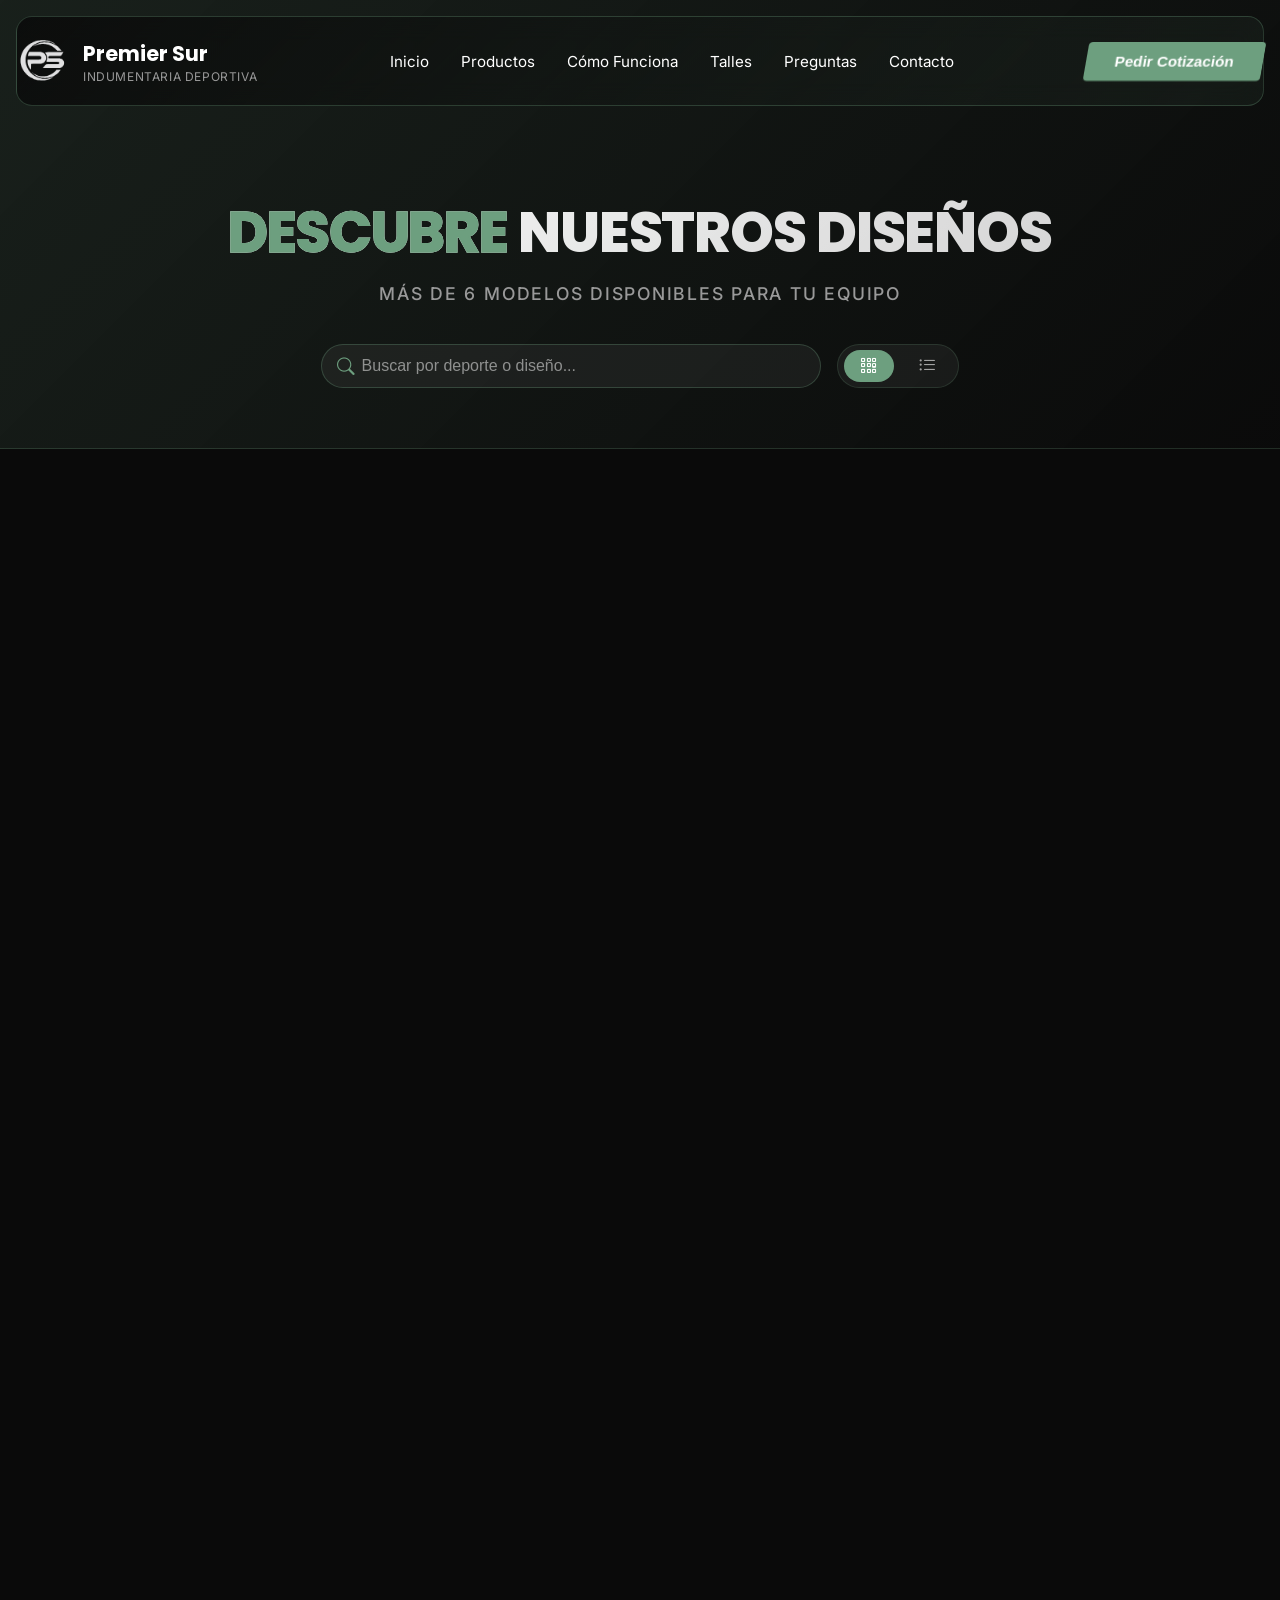
==== commit 8a3eff10: "Add files via upload" ====
--- a/catalogo/index.html
+++ b/catalogo/index.html
@@ -52,26 +52,14 @@
           <li><a href="/#contacto">Contacto</a></li>
         </ul>
         <button class="btn-primary">Pedir Cotización</button>
-        <button
-          class="menu-hamburguesa"
-          id="menuHamburguesa"
-          type="button"
-          aria-label="Abrir menú de navegación"
-          aria-expanded="false"
-          aria-controls="navLinksMobile"
-          onclick="
-            event.stopPropagation();
-            this.classList.toggle('active');
-            document
-              .getElementById('navLinksMobile')
-              .classList.toggle('active');
-            document.body.classList.toggle('menu-open');
-            this.setAttribute(
-              'aria-expanded',
-              this.classList.contains('active') ? 'true' : 'false',
-            );
-          "
-        >
+        <button
+          class="menu-hamburguesa"
+          id="menuHamburguesa"
+          type="button"
+          aria-label="Abrir menú de navegación"
+          aria-expanded="false"
+          aria-controls="navLinksMobile"
+        >
           <span></span>
           <span></span>
           <span></span>
@@ -142,11 +130,13 @@
         <!-- Columna Izquierda - Logo y Redes -->
         <div class="footer-column footer-brand">
           <div class="footer-logo">
-            <img
-              src="../assets/Logos/Premier Sur - Logo.png"
-              alt="Premier Sur Logo"
-              class="footer-logo-img"
-            />
+            <img
+              src="../assets/Logos/Premier Sur - Logo.png"
+              alt="Premier Sur Logo"
+              class="footer-logo-img"
+              loading="lazy"
+              decoding="async"
+            />
             <div>
               <h3>Premier Sur</h3>
               <p>INDUMENTARIA DEPORTIVA</p>
@@ -255,7 +245,7 @@
       <i class="fas fa-arrow-up"></i>
     </button>
 
-    <script src="../main.js"></script>
-    <script src="catalogo.js"></script>
-  </body>
-</html>
+    <script defer src="../main.js"></script>
+    <script defer src="catalogo.js"></script>
+  </body>
+</html>
--- a/style.css
+++ b/style.css
@@ -32,9 +32,22 @@
   overflow-x: hidden;
 }
 
-body.menu-open {
-  overflow: hidden;
-}
+body.menu-open {
+  overflow: hidden;
+}
+
+.designs,
+.como-funciona,
+.talles,
+.testimonios,
+.cotizacion,
+.banner-cta,
+.contacto,
+.faq-section,
+.footer {
+  content-visibility: auto;
+  contain-intrinsic-size: 1px 900px;
+}
 
 .scroll-top-btn {
   position: fixed;
@@ -1889,11 +1902,167 @@
   .info-content p {
     font-size: 0.9rem;
   }
-}
-
-/* ═══════════════════════════════════════════════════════════════════ */
-/* SECCIÓN 5: COTIZACIÓN / CONTACTO                                     */
-/* ═══════════════════════════════════════════════════════════════════ */
+}
+
+/* ═══════════════════════════════════════════════════════════════════ */
+/* SECCIÓN 4.7: TESTIMONIOS                                            */
+/* ═══════════════════════════════════════════════════════════════════ */
+
+.testimonios {
+  padding: 6rem 1rem;
+  background: linear-gradient(180deg, #0d0d0d 0%, #0a0a0a 100%);
+  position: relative;
+}
+
+.testimonios::before {
+  content: "";
+  position: absolute;
+  top: 0;
+  left: 0;
+  right: 0;
+  height: 1px;
+  background: linear-gradient(
+    90deg,
+    transparent 0%,
+    rgba(255, 255, 255, 0.18) 50%,
+    transparent 100%
+  );
+}
+
+.testimonios-container {
+  max-width: 1300px;
+  margin: 0 auto;
+}
+
+.testimonios-header {
+  margin-bottom: 3rem;
+  max-width: 780px;
+}
+
+.testimonios-label {
+  font-size: 0.9rem;
+  color: var(--accent-color);
+  text-transform: uppercase;
+  letter-spacing: 0.15em;
+  font-weight: 700;
+  margin-bottom: 0.6rem;
+}
+
+.testimonios-title {
+  font-family: "Poppins", sans-serif;
+  font-size: 4rem;
+  font-weight: 800;
+  line-height: 1.1;
+  margin-bottom: 1rem;
+  letter-spacing: -0.02em;
+}
+
+.testimonios-subtitle {
+  color: #8d8d8d;
+  font-size: 1rem;
+  line-height: 1.7;
+}
+
+.testimonios-grid {
+  display: grid;
+  grid-template-columns: repeat(3, 1fr);
+  gap: 1.8rem;
+}
+
+.testimonio-card {
+  background: linear-gradient(
+    135deg,
+    rgba(255, 255, 255, 0.06) 0%,
+    rgba(109, 159, 127, 0.08) 100%
+  );
+  border: 1px solid rgba(255, 255, 255, 0.12);
+  border-radius: 6px;
+  padding: 2rem 1.6rem;
+  display: flex;
+  flex-direction: column;
+  gap: 1.2rem;
+  transition: all 0.3s ease;
+}
+
+.testimonio-card:hover {
+  transform: translateY(-6px);
+  border-color: var(--accent-color);
+  background: linear-gradient(
+    135deg,
+    rgba(255, 255, 255, 0.1) 0%,
+    rgba(109, 159, 127, 0.12) 100%
+  );
+}
+
+.testimonio-rating {
+  display: flex;
+  gap: 0.45rem;
+  color: var(--accent-color);
+  font-size: 0.92rem;
+}
+
+.testimonio-text {
+  color: #d2d2d2;
+  line-height: 1.75;
+  font-size: 0.95rem;
+}
+
+.testimonio-author {
+  margin-top: auto;
+  padding-top: 1rem;
+  border-top: 1px solid rgba(255, 255, 255, 0.12);
+}
+
+.testimonio-name {
+  font-family: "Poppins", sans-serif;
+  font-size: 1rem;
+  font-weight: 700;
+  margin-bottom: 0.2rem;
+}
+
+.testimonio-team {
+  color: #909090;
+  font-size: 0.82rem;
+  letter-spacing: 0.03em;
+}
+
+@media (max-width: 1024px) {
+  .testimonios-title {
+    font-size: 2.8rem;
+  }
+
+  .testimonios-grid {
+    grid-template-columns: repeat(2, 1fr);
+  }
+}
+
+@media (max-width: 768px) {
+  .testimonios {
+    padding: 4rem 1rem;
+  }
+
+  .testimonios-title {
+    font-size: 3rem;
+    line-height: 1.2;
+  }
+
+  .testimonios-subtitle {
+    font-size: 0.95rem;
+  }
+
+  .testimonios-grid {
+    grid-template-columns: 1fr;
+    gap: 1.2rem;
+  }
+
+  .testimonio-card {
+    padding: 1.6rem 1.2rem;
+  }
+}
+
+/* ═══════════════════════════════════════════════════════════════════ */
+/* SECCIÓN 5: COTIZACIÓN / CONTACTO                                     */
+/* ═══════════════════════════════════════════════════════════════════ */
 
 .cotizacion {
   padding: 6rem 1rem;
@@ -2652,36 +2821,61 @@
 /* SECCIÓN 5.5: BANNER CTA CON PARALLAX                                */
 /* ═══════════════════════════════════════════════════════════════════ */
 
-.banner-cta {
-  position: relative;
-  min-height: 500px;
-  display: flex;
-  align-items: center;
-  justify-content: center;
-  overflow: hidden;
-  margin: 0;
-  background-image: url("assets/Imagenes/banner.jpg");
-  background-size: cover;
-  background-position: center center;
-  background-attachment: fixed;
-  background-repeat: no-repeat;
-}
-
-.banner-cta::before {
-  content: "";
-  position: absolute;
+.banner-cta {
+  position: relative;
+  min-height: 460px;
+  display: flex;
+  align-items: center;
+  justify-content: center;
+  overflow: hidden;
+  margin: 0;
+  padding: 4.5rem 1rem;
+  background-image: url("assets/Imagenes/banner.jpg");
+  background-size: cover;
+  background-position: center 35%;
+  background-attachment: fixed;
+  background-repeat: no-repeat;
+}
+
+.banner-cta::before {
+  content: "";
+  position: absolute;
   top: 0;
   left: 0;
   right: 0;
   bottom: 0;
-  background: linear-gradient(
-    135deg,
-    rgba(0, 0, 0, 0.8) 0%,
-    rgba(0, 0, 0, 0.6) 100%
-  );
-  z-index: 1;
-  pointer-events: none;
-}
+  background: linear-gradient(
+    120deg,
+    rgba(10, 14, 12, 0.86) 0%,
+    rgba(10, 14, 12, 0.7) 55%,
+    rgba(18, 34, 27, 0.64) 100%
+  );
+  z-index: 1;
+  pointer-events: none;
+}
+
+.banner-cta::after {
+  content: "";
+  position: absolute;
+  inset: 0;
+  pointer-events: none;
+  z-index: 3;
+  background:
+    linear-gradient(
+      90deg,
+      rgba(109, 159, 127, 0) 0%,
+      rgba(109, 159, 127, 0.45) 22%,
+      rgba(109, 159, 127, 0.45) 78%,
+      rgba(109, 159, 127, 0) 100%
+    ) top / 100% 1px no-repeat,
+    linear-gradient(
+      90deg,
+      rgba(109, 159, 127, 0) 0%,
+      rgba(109, 159, 127, 0.35) 22%,
+      rgba(109, 159, 127, 0.35) 78%,
+      rgba(109, 159, 127, 0) 100%
+    ) bottom / 100% 1px no-repeat;
+}
 
 .banner-cta-parallax {
   display: none;
@@ -2691,137 +2885,125 @@
   display: none;
 }
 
-.banner-cta-content {
-  position: relative;
-  z-index: 2;
-  text-align: center;
-  max-width: 1200px;
-  padding: 3rem 0rem;
-  display: flex;
-  flex-direction: column;
-  align-items: center;
-  gap: 2rem;
-  animation: fadeInUp 0.8s ease-out;
-}
-
-.banner-cta-text {
-  display: flex;
-  flex-direction: column;
-  gap: 1rem;
-}
-
-.banner-cta-title {
-  font-size: 4.2rem;
-  font-weight: 900;
-  line-height: 1.2;
-  color: var(--accent-color);
-  -webkit-text-stroke: 2px var(--accent-color);
-  margin: 0;
-  letter-spacing: -0.02em;
-  text-shadow: none;
-  transform: skewX(-10deg);
-}
-
-.banner-cta-subtitle {
-  font-size: 1.2rem;
-  color: #ddd;
-  margin: 0;
-  font-weight: 300;
-  letter-spacing: 0.02em;
-  text-shadow: 0 1px 4px rgba(0, 0, 0, 0.2);
-}
-
-.banner-cta-btn {
-  background: linear-gradient(
-    135deg,
-    var(--accent-color) 0%,
-    var(--accent-light) 100%
-  );
-  color: #ffffff;
-  border: none;
-  padding: 1.2rem 3rem;
-  font-size: 1.1rem;
-  font-weight: 900;
-  border-radius: 6px;
-  cursor: pointer;
-  transition: all 0.3s ease;
-  text-transform: uppercase;
-  letter-spacing: 0.05em;
-  transform: skewX(-10deg);
-}
-
-.banner-cta-btn:hover {
-  transform: translateY(-3px);
-  box-shadow: 0 12px 32px rgba(109, 159, 127, 0.4);
-  background: linear-gradient(135deg, var(--accent-light) 0%, #a0d1b4 100%);
-}
-
-.banner-cta-btn:active {
-  transform: translateY(-1px);
-  box-shadow: 0 6px 16px rgba(109, 159, 127, 0.3);
-}
-
-@keyframes fadeInUp {
-  from {
-    opacity: 0;
-    transform: translateY(20px);
-  }
-  to {
-    opacity: 1;
-    transform: translateY(0);
-  }
-}
+.banner-cta-content {
+  position: relative;
+  z-index: 2;
+  text-align: center;
+  max-width: 980px;
+  width: 100%;
+  padding: 0;
+  display: flex;
+  flex-direction: column;
+  align-items: center;
+  gap: 1.5rem;
+}
+
+.banner-cta-text {
+  display: flex;
+  flex-direction: column;
+  gap: 0.8rem;
+  max-width: 820px;
+}
+
+.banner-cta-title {
+  font-size: clamp(2rem, 5.2vw, 3.25rem);
+  font-weight: 800;
+  line-height: 1.15;
+  color: #f5f7f6;
+  margin: 0;
+  letter-spacing: 0.025em;
+  text-transform: uppercase;
+  text-shadow: 0 2px 18px rgba(0, 0, 0, 0.35);
+}
+
+.banner-cta-subtitle {
+  font-size: 1.08rem;
+  color: rgba(245, 247, 246, 0.9);
+  margin: 0;
+  font-weight: 400;
+  letter-spacing: 0.01em;
+  line-height: 1.55;
+  text-shadow: 0 1px 8px rgba(0, 0, 0, 0.28);
+}
+
+.banner-cta-btn {
+  background: var(--accent-color);
+  color: #ffffff;
+  border: 1px solid rgba(255, 255, 255, 0.2);
+  padding: 0.95rem 2.3rem;
+  font-size: 0.95rem;
+  font-weight: 700;
+  border-radius: 4px;
+  cursor: pointer;
+  transition: transform 0.25s ease, background-color 0.25s ease, box-shadow 0.25s ease;
+  text-transform: uppercase;
+  letter-spacing: 0.09em;
+}
+
+.banner-cta-btn:hover {
+  transform: translateY(-1px);
+  box-shadow: 0 10px 24px rgba(0, 0, 0, 0.22);
+  background: var(--accent-light);
+}
+
+.banner-cta-btn:active {
+  transform: translateY(0);
+  box-shadow: 0 4px 12px rgba(0, 0, 0, 0.2);
+}
 
 /* Responsive Banner CTA */
-@media (max-width: 1024px) {
-  .banner-cta {
-    min-height: 400px;
-  }
-
-  .banner-cta-title {
-    font-size: 2.4rem;
-  }
-
-  .banner-cta-subtitle {
-    font-size: 1rem;
-  }
-
-  .banner-cta-btn {
-    padding: 1rem 2.4rem;
-    font-size: 1rem;
-  }
-}
-
-@media (max-width: 768px) {
-  .banner-cta {
-    min-height: 580px;
-    margin: 2rem 0 0;
-  }
-
-  .banner-cta-parallax {
-    background-attachment: scroll;
-  }
-
-  .banner-cta-content {
-    padding: 2rem 1.5rem;
-    gap: 1.5rem;
-  }
-
-  .banner-cta-title {
-    font-size: 1.8rem;
-    letter-spacing: 0.05em;
-  }
-
-  .banner-cta-subtitle {
-    font-size: 0.95rem;
-  }
-
-  .banner-cta-btn {
-    padding: 0.9rem 2rem;
-    font-size: 0.95rem;
-    width: 100%;
-  }
-}
+@media (max-width: 1024px) {
+  .banner-cta {
+    min-height: 400px;
+    padding: 3.5rem 1rem;
+  }
+
+  .banner-cta-title {
+    font-size: 2.35rem;
+  }
+
+  .banner-cta-subtitle {
+    font-size: 1rem;
+  }
+
+  .banner-cta-btn {
+    padding: 0.9rem 2rem;
+    font-size: 0.9rem;
+  }
+}
+
+@media (max-width: 768px) {
+  .banner-cta {
+    min-height: 420px;
+    margin: 1.5rem 0 0;
+    padding: 3rem 1rem;
+    background-attachment: scroll;
+  }
+
+  .banner-cta-parallax {
+    background-attachment: scroll;
+  }
+
+  .banner-cta-content {
+    padding: 0;
+    gap: 1.25rem;
+  }
+
+  .banner-cta-title {
+    font-size: 1.7rem;
+    letter-spacing: 0.02em;
+  }
+
+  .banner-cta-subtitle {
+    font-size: 0.95rem;
+  }
+
+  .banner-cta-btn {
+    padding: 0.85rem 1.8rem;
+    font-size: 0.85rem;
+    width: auto;
+  }
+}
 
 /* ═══════════════════════════════════════════════════════════════════ */
 /* SECCIÓN 6: FOOTER                                                   */
--- a/catalogo/catalogo.css
+++ b/catalogo/catalogo.css
@@ -32,9 +32,15 @@
   overflow-x: hidden;
 }
 
-body.menu-open {
-  overflow: hidden;
-}
+body.menu-open {
+  overflow: hidden;
+}
+
+.catalogo-section,
+.footer {
+  content-visibility: auto;
+  contain-intrinsic-size: 1px 900px;
+}
 
 /* Navbar */
 .navbar {
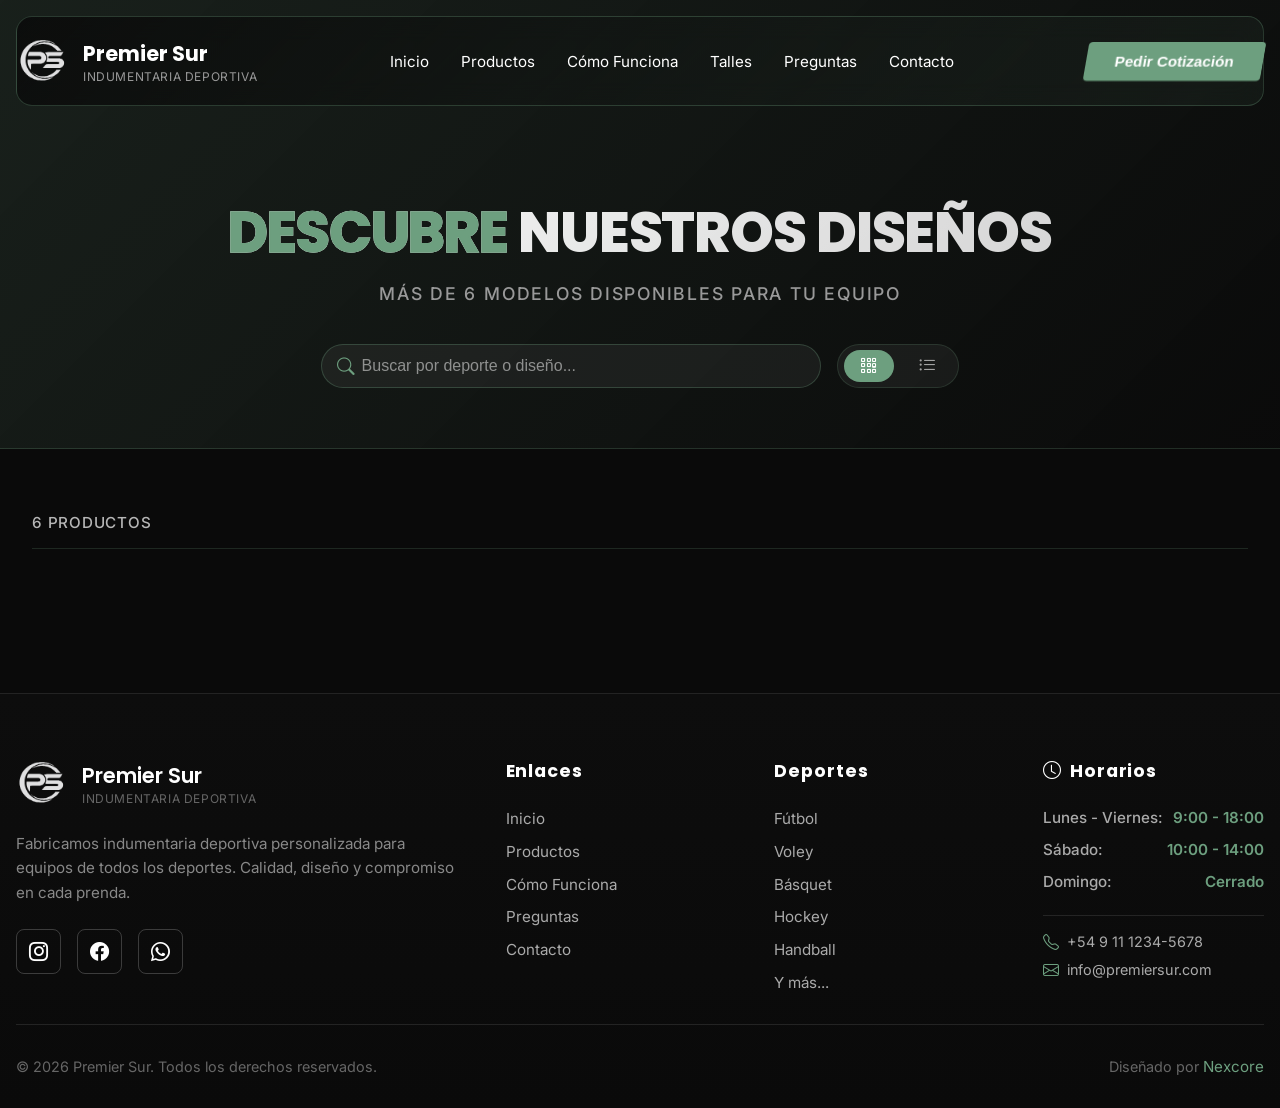
==== commit 98ec3202: "Add files via upload" ====
--- a/catalogo/index.html
+++ b/catalogo/index.html
@@ -27,6 +27,9 @@
     <link rel="stylesheet" href="catalogo.css" />
   </head>
   <body>
+    <!-- Progress Bar -->
+    <div class="progress-bar" id="progressBar"></div>
+
     <!-- Navbar -->
     <nav class="navbar">
       <div class="navbar-container">
@@ -52,14 +55,14 @@
           <li><a href="/#contacto">Contacto</a></li>
         </ul>
         <button class="btn-primary">Pedir Cotización</button>
-        <button
-          class="menu-hamburguesa"
-          id="menuHamburguesa"
-          type="button"
-          aria-label="Abrir menú de navegación"
-          aria-expanded="false"
-          aria-controls="navLinksMobile"
-        >
+        <button
+          class="menu-hamburguesa"
+          id="menuHamburguesa"
+          type="button"
+          aria-label="Abrir menú de navegación"
+          aria-expanded="false"
+          aria-controls="navLinksMobile"
+        >
           <span></span>
           <span></span>
           <span></span>
@@ -130,13 +133,13 @@
         <!-- Columna Izquierda - Logo y Redes -->
         <div class="footer-column footer-brand">
           <div class="footer-logo">
-            <img
-              src="../assets/Logos/Premier Sur - Logo.png"
-              alt="Premier Sur Logo"
-              class="footer-logo-img"
-              loading="lazy"
-              decoding="async"
-            />
+            <img
+              src="../assets/Logos/Premier Sur - Logo.png"
+              alt="Premier Sur Logo"
+              class="footer-logo-img"
+              loading="lazy"
+              decoding="async"
+            />
             <div>
               <h3>Premier Sur</h3>
               <p>INDUMENTARIA DEPORTIVA</p>
@@ -245,7 +248,7 @@
       <i class="fas fa-arrow-up"></i>
     </button>
 
-    <script defer src="../main.js"></script>
-    <script defer src="catalogo.js"></script>
-  </body>
-</html>
+    <script defer src="../main.js"></script>
+    <script defer src="catalogo.js"></script>
+  </body>
+</html>
--- a/style.css
+++ b/style.css
@@ -32,22 +32,22 @@
   overflow-x: hidden;
 }
 
-body.menu-open {
-  overflow: hidden;
-}
-
-.designs,
-.como-funciona,
-.talles,
-.testimonios,
-.cotizacion,
-.banner-cta,
-.contacto,
-.faq-section,
-.footer {
-  content-visibility: auto;
-  contain-intrinsic-size: 1px 900px;
-}
+body.menu-open {
+  overflow: hidden;
+}
+
+.designs,
+.como-funciona,
+.talles,
+.testimonios,
+.cotizacion,
+.banner-cta,
+.contacto,
+.faq-section,
+.footer {
+  content-visibility: auto;
+  contain-intrinsic-size: 1px 900px;
+}
 
 .scroll-top-btn {
   position: fixed;
@@ -100,6 +100,23 @@
     right: 1rem;
     bottom: 1rem;
   }
+}
+
+/* Progress Bar */
+.progress-bar {
+  position: fixed;
+  top: 0;
+  left: 0;
+  height: 3px;
+  background: linear-gradient(
+    90deg,
+    var(--accent-color) 0%,
+    var(--accent-light) 100%
+  );
+  width: 0%;
+  z-index: 9999;
+  transition: width 0.3s ease;
+  box-shadow: 0 0 10px rgba(109, 159, 127, 0.5);
 }
 
 h1,
@@ -1110,7 +1127,7 @@
 
   .filters {
     gap: 0.6rem;
-    justify-content: center;
+    justify-content: flex-start;
     width: 100%;
   }
 
@@ -1832,6 +1849,10 @@
     padding: 4rem 1rem;
   }
 
+  .talles-player-bg-right {
+    display: none;
+  }
+
   .talles-header {
     flex-direction: column;
     gap: 2rem;
@@ -1902,171 +1923,171 @@
   .info-content p {
     font-size: 0.9rem;
   }
-}
-
-/* ═══════════════════════════════════════════════════════════════════ */
-/* SECCIÓN 4.7: TESTIMONIOS                                            */
-/* ═══════════════════════════════════════════════════════════════════ */
-
-.testimonios {
-  padding: 6rem 1rem;
-  background: linear-gradient(180deg, #0d0d0d 0%, #0a0a0a 100%);
-  position: relative;
-}
-
-.testimonios::before {
-  content: "";
-  position: absolute;
-  top: 0;
-  left: 0;
-  right: 0;
-  height: 1px;
-  background: linear-gradient(
-    90deg,
-    transparent 0%,
-    rgba(255, 255, 255, 0.18) 50%,
-    transparent 100%
-  );
-}
-
-.testimonios-container {
-  max-width: 1300px;
-  margin: 0 auto;
-}
-
-.testimonios-header {
-  margin-bottom: 3rem;
-  max-width: 780px;
-}
-
-.testimonios-label {
-  font-size: 0.9rem;
-  color: var(--accent-color);
-  text-transform: uppercase;
-  letter-spacing: 0.15em;
-  font-weight: 700;
-  margin-bottom: 0.6rem;
-}
-
-.testimonios-title {
-  font-family: "Poppins", sans-serif;
-  font-size: 4rem;
-  font-weight: 800;
-  line-height: 1.1;
-  margin-bottom: 1rem;
-  letter-spacing: -0.02em;
-}
-
-.testimonios-subtitle {
-  color: #8d8d8d;
-  font-size: 1rem;
-  line-height: 1.7;
-}
-
-.testimonios-grid {
-  display: grid;
-  grid-template-columns: repeat(3, 1fr);
-  gap: 1.8rem;
-}
-
-.testimonio-card {
-  background: linear-gradient(
-    135deg,
-    rgba(255, 255, 255, 0.06) 0%,
-    rgba(109, 159, 127, 0.08) 100%
-  );
-  border: 1px solid rgba(255, 255, 255, 0.12);
-  border-radius: 6px;
-  padding: 2rem 1.6rem;
-  display: flex;
-  flex-direction: column;
-  gap: 1.2rem;
-  transition: all 0.3s ease;
-}
-
-.testimonio-card:hover {
-  transform: translateY(-6px);
-  border-color: var(--accent-color);
-  background: linear-gradient(
-    135deg,
-    rgba(255, 255, 255, 0.1) 0%,
-    rgba(109, 159, 127, 0.12) 100%
-  );
-}
-
-.testimonio-rating {
-  display: flex;
-  gap: 0.45rem;
-  color: var(--accent-color);
-  font-size: 0.92rem;
-}
-
-.testimonio-text {
-  color: #d2d2d2;
-  line-height: 1.75;
-  font-size: 0.95rem;
-}
-
-.testimonio-author {
-  margin-top: auto;
-  padding-top: 1rem;
-  border-top: 1px solid rgba(255, 255, 255, 0.12);
-}
-
-.testimonio-name {
-  font-family: "Poppins", sans-serif;
-  font-size: 1rem;
-  font-weight: 700;
-  margin-bottom: 0.2rem;
-}
-
-.testimonio-team {
-  color: #909090;
-  font-size: 0.82rem;
-  letter-spacing: 0.03em;
-}
-
-@media (max-width: 1024px) {
-  .testimonios-title {
-    font-size: 2.8rem;
-  }
-
-  .testimonios-grid {
-    grid-template-columns: repeat(2, 1fr);
-  }
-}
-
-@media (max-width: 768px) {
-  .testimonios {
-    padding: 4rem 1rem;
-  }
-
-  .testimonios-title {
-    font-size: 3rem;
-    line-height: 1.2;
-  }
-
-  .testimonios-subtitle {
-    font-size: 0.95rem;
-  }
-
-  .testimonios-grid {
-    grid-template-columns: 1fr;
-    gap: 1.2rem;
-  }
-
-  .testimonio-card {
-    padding: 1.6rem 1.2rem;
-  }
-}
-
-/* ═══════════════════════════════════════════════════════════════════ */
-/* SECCIÓN 5: COTIZACIÓN / CONTACTO                                     */
-/* ═══════════════════════════════════════════════════════════════════ */
+}
+
+/* ═══════════════════════════════════════════════════════════════════ */
+/* SECCIÓN 4.7: TESTIMONIOS                                            */
+/* ═══════════════════════════════════════════════════════════════════ */
+
+.testimonios {
+  padding: 6rem 1rem;
+  background: linear-gradient(180deg, #0d0d0d 0%, #0a0a0a 100%);
+  position: relative;
+}
+
+.testimonios::before {
+  content: "";
+  position: absolute;
+  top: 0;
+  left: 0;
+  right: 0;
+  height: 1px;
+  background: linear-gradient(
+    90deg,
+    transparent 0%,
+    rgba(255, 255, 255, 0.18) 50%,
+    transparent 100%
+  );
+}
+
+.testimonios-container {
+  max-width: 1300px;
+  margin: 0 auto;
+}
+
+.testimonios-header {
+  margin-bottom: 3rem;
+  max-width: 780px;
+}
+
+.testimonios-label {
+  font-size: 0.9rem;
+  color: var(--accent-color);
+  text-transform: uppercase;
+  letter-spacing: 0.15em;
+  font-weight: 700;
+  margin-bottom: 0.6rem;
+}
+
+.testimonios-title {
+  font-family: "Poppins", sans-serif;
+  font-size: 4rem;
+  font-weight: 800;
+  line-height: 1.1;
+  margin-bottom: 1rem;
+  letter-spacing: -0.02em;
+}
+
+.testimonios-subtitle {
+  color: #8d8d8d;
+  font-size: 1rem;
+  line-height: 1.7;
+}
+
+.testimonios-grid {
+  display: grid;
+  grid-template-columns: repeat(3, 1fr);
+  gap: 1.8rem;
+}
+
+.testimonio-card {
+  background: linear-gradient(
+    135deg,
+    rgba(255, 255, 255, 0.06) 0%,
+    rgba(109, 159, 127, 0.08) 100%
+  );
+  border: 1px solid rgba(255, 255, 255, 0.12);
+  border-radius: 6px;
+  padding: 2rem 1.6rem;
+  display: flex;
+  flex-direction: column;
+  gap: 1.2rem;
+  transition: all 0.3s ease;
+}
+
+.testimonio-card:hover {
+  transform: translateY(-6px);
+  border-color: var(--accent-color);
+  background: linear-gradient(
+    135deg,
+    rgba(255, 255, 255, 0.1) 0%,
+    rgba(109, 159, 127, 0.12) 100%
+  );
+}
+
+.testimonio-rating {
+  display: flex;
+  gap: 0.45rem;
+  color: var(--accent-color);
+  font-size: 0.92rem;
+}
+
+.testimonio-text {
+  color: #d2d2d2;
+  line-height: 1.75;
+  font-size: 0.95rem;
+}
+
+.testimonio-author {
+  margin-top: auto;
+  padding-top: 1rem;
+  border-top: 1px solid rgba(255, 255, 255, 0.12);
+}
+
+.testimonio-name {
+  font-family: "Poppins", sans-serif;
+  font-size: 1rem;
+  font-weight: 700;
+  margin-bottom: 0.2rem;
+}
+
+.testimonio-team {
+  color: #909090;
+  font-size: 0.82rem;
+  letter-spacing: 0.03em;
+}
+
+@media (max-width: 1024px) {
+  .testimonios-title {
+    font-size: 2.8rem;
+  }
+
+  .testimonios-grid {
+    grid-template-columns: repeat(2, 1fr);
+  }
+}
+
+@media (max-width: 768px) {
+  .testimonios {
+    padding: 4rem 1rem;
+  }
+
+  .testimonios-title {
+    font-size: 3rem;
+    line-height: 1.2;
+  }
+
+  .testimonios-subtitle {
+    font-size: 0.95rem;
+  }
+
+  .testimonios-grid {
+    grid-template-columns: 1fr;
+    gap: 1.2rem;
+  }
+
+  .testimonio-card {
+    padding: 1.6rem 1.2rem;
+  }
+}
+
+/* ═══════════════════════════════════════════════════════════════════ */
+/* SECCIÓN 5: COTIZACIÓN / CONTACTO                                     */
+/* ═══════════════════════════════════════════════════════════════════ */
 
 .cotizacion {
   padding: 6rem 1rem;
-  background: linear-gradient(180deg, #0a0a0a 0%, #0d0d0d 100%);
+  background: #0b0b0b;
   position: relative;
 }
 
@@ -2089,90 +2110,166 @@
   max-width: 1300px;
   margin: 0 auto;
   display: grid;
-  grid-template-columns: 1fr 1fr;
-  gap: 4rem;
-  align-items: center;
+  grid-template-columns: minmax(0, 1fr) minmax(0, 1fr);
+  gap: 3.5rem;
+  align-items: start;
 }
 
 /* Lado Izquierdo - Información */
-.cotizacion-left {
+.cotizacion-intro {
   display: flex;
   flex-direction: column;
-  gap: 2rem;
+  gap: 1rem;
+}
+
+.cotizacion-eyebrow {
+  text-transform: uppercase;
+  letter-spacing: 0.25em;
+  font-size: 0.8rem;
+  color: rgba(255, 255, 255, 0.55);
+  font-weight: 600;
 }
 
 .cotizacion-title {
   font-family: "Poppins", sans-serif;
-  font-size: 4.5rem;
+  font-size: 3.9rem;
   font-weight: 800;
   line-height: 1.2;
-  margin-bottom: 1rem;
+  margin: 0;
   letter-spacing: -0.02em;
 }
 
 .cotizacion-description {
-  font-size: 1rem;
-  color: #888;
+  font-size: 1.05rem;
+  color: rgba(255, 255, 255, 0.65);
   line-height: 1.6;
   max-width: 500px;
 }
 
-/* Items de Contacto */
-.contact-item {
-  display: flex;
-  gap: 0.75rem;
-  align-items: flex-start;
-  padding: 0.75rem;
-  background-color: rgba(255, 255, 255, 0.05);
+.cotizacion-steps {
+  display: grid;
+  gap: 1.2rem;
+}
+
+.cotizacion-step {
+  display: grid;
+  grid-template-columns: auto 1fr;
+  gap: 1rem;
+  align-items: start;
+  padding: 1rem 1.2rem;
   border-radius: 6px;
-  border: 1px solid rgba(255, 255, 255, 0.1);
-  transition: all 0.3s ease;
-}
-
-.contact-item:hover {
-  background-color: rgba(255, 255, 255, 0.08);
-  border-color: var(--accent-color);
-  box-shadow: 0 0 20px rgba(109, 159, 127, 0.2);
-  transform: translateX(5px);
-}
-
-.contact-icon {
-  width: 35px;
-  height: 35px;
-  background-color: rgba(109, 159, 127, 0.15);
+  background: rgba(255, 255, 255, 0.05);
+  border: 1px solid rgba(255, 255, 255, 0.08);
+}
+
+.cotizacion-step-index {
+  font-weight: 700;
+  color: var(--accent-color);
+  font-size: 1.1rem;
+}
+
+.cotizacion-step h3 {
+  margin: 0 0 0.35rem;
+  font-size: 1.1rem;
+}
+
+.cotizacion-step p {
+  margin: 0;
+  color: rgba(255, 255, 255, 0.6);
+  font-size: 0.95rem;
+  line-height: 1.5;
+}
+
+.cotizacion-trust {
+  display: grid;
+  grid-template-columns: repeat(2, minmax(0, 1fr));
+  gap: 1rem;
+}
+
+.cotizacion-trust-card {
+  display: flex;
+  gap: 0.8rem;
+  align-items: center;
+  padding: 0.9rem 1rem;
   border-radius: 6px;
+  background: rgba(0, 0, 0, 0.35);
+  border: 1px solid rgba(255, 255, 255, 0.12);
+}
+
+.cotizacion-trust-card i {
+  width: 40px;
+  height: 40px;
+  border-radius: 6px;
+  background: rgba(109, 159, 127, 0.2);
   display: flex;
   align-items: center;
   justify-content: center;
-  font-size: 1rem;
   color: var(--accent-color);
-  flex-shrink: 0;
-  transition: all 0.3s ease;
-}
-
-.contact-item:hover .contact-icon {
-  background-color: rgba(109, 159, 127, 0.3);
-  transform: scale(1.1);
-}
-
-.contact-content h4 {
-  font-size: 0.8rem;
+}
+
+.cotizacion-trust-title {
+  margin: 0;
+  font-size: 0.85rem;
+  text-transform: uppercase;
+  letter-spacing: 0.08em;
+  color: rgba(255, 255, 255, 0.55);
+}
+
+.cotizacion-trust-text {
+  margin: 0.2rem 0 0;
   font-weight: 600;
-  margin-bottom: 0.15rem;
-}
-
-.contact-content p {
-  color: #aaa;
-  font-size: 0.75rem;
-  margin: 0;
+}
+
+.cotizacion-badges {
+  display: flex;
+  flex-wrap: wrap;
+  gap: 0.8rem;
+}
+
+.cotizacion-badge {
+  display: inline-flex;
+  align-items: center;
+  gap: 0.5rem;
+  padding: 0.5rem 0.9rem;
+  border-radius: 6px;
+  border: 1px solid rgba(255, 255, 255, 0.14);
+  font-size: 0.85rem;
+  color: rgba(255, 255, 255, 0.7);
+  transform: skewX(-10deg);
 }
 
 /* Lado Derecho - Formulario */
 .cotizacion-right {
-  background-color: rgba(255, 255, 255, 0.05);
-  border: 2px solid rgba(109, 159, 127, 0.2);
+  background: rgba(255, 255, 255, 0.05);
+  border: 1px solid rgba(255, 255, 255, 0.12);
   border-radius: 6px;
   padding: 2.5rem;
+  box-shadow: 0 20px 35px rgba(0, 0, 0, 0.35);
+}
+
+.cotizacion-form-head {
+  margin-bottom: 1.8rem;
+  display: flex;
+  flex-direction: column;
+  gap: 0.5rem;
+}
+
+.cotizacion-form-head h3 {
+  margin: 0;
+  font-size: 1.6rem;
+}
+
+.cotizacion-form-head p {
+  margin: 0;
+  color: rgba(255, 255, 255, 0.6);
+  font-size: 0.95rem;
+}
+
+.cotizacion-form-kicker {
+  text-transform: uppercase;
+  letter-spacing: 0.2em;
+  font-size: 0.75rem;
+  color: rgba(255, 255, 255, 0.5);
 }
 
 .cotizacion-form {
@@ -2274,7 +2371,7 @@
 .btn-enviar:hover {
   background-color: var(--accent-dark);
   transform: translateY(-2px);
-  box-shadow: 0 10px 20px rgba(109, 159, 127, 0.3);
+  transform: skewX(-10deg);
 }
 
 .btn-enviar i {
@@ -2300,7 +2397,7 @@
   }
 
   .cotizacion-title {
-    font-size: 3.5rem;
+    font-size: 2.9rem;
     line-height: 1.2;
   }
 
@@ -2308,14 +2405,8 @@
     font-size: 0.95rem;
   }
 
-  .contact-item {
-    gap: 1rem;
-  }
-
-  .contact-icon {
-    width: 45px;
-    height: 45px;
-    font-size: 1.3rem;
+  .cotizacion-trust {
+    grid-template-columns: 1fr;
   }
 
   .cotizacion-right {
@@ -2354,7 +2445,7 @@
 
 .contacto {
   padding: 6rem 1rem;
-  background: linear-gradient(180deg, #0a0a0a 0%, #0d0d0d 100%);
+  background: #0b0b0b;
   position: relative;
 }
 
@@ -2378,117 +2469,200 @@
   margin: 0 auto;
 }
 
+.contacto-header {
+  display: grid;
+  grid-template-columns: minmax(0, 1.1fr) minmax(0, 0.7fr);
+  gap: 2.5rem;
+  align-items: center;
+  margin-bottom: 3.5rem;
+}
+
+.contacto-header-text {
+  display: flex;
+  flex-direction: column;
+  gap: 0.8rem;
+}
+
+.contacto-eyebrow {
+  text-transform: uppercase;
+  font-size: 0.8rem;
+  letter-spacing: 0.3em;
+  color: rgba(255, 255, 255, 0.55);
+  font-weight: 600;
+}
+
 .contacto-title {
   font-family: "Poppins", sans-serif;
-  font-size: 4.5rem;
+  font-size: 3.8rem;
   font-weight: 800;
   text-align: left;
-  margin-bottom: 1rem;
+  margin: 0;
   letter-spacing: -0.02em;
+  line-height: 1.1;
 }
 
 .contacto-subtitle {
-  font-size: 1rem;
-  color: #888;
+  font-size: 1.05rem;
+  color: rgba(255, 255, 255, 0.65);
   text-align: left;
-  margin-bottom: 4rem;
+  margin: 0;
   line-height: 1.6;
-  max-width: 1100px;
-}
-
-/* Grid de Tarjetas de Contacto */
-.contacto-cards {
-  display: grid;
-  grid-template-columns: repeat(4, 1fr);
-  gap: 2rem;
-}
-
-.contacto-card {
-  background: linear-gradient(
-    135deg,
-    rgba(255, 255, 255, 0.06) 0%,
-    rgba(109, 159, 127, 0.05) 100%
-  );
+  max-width: 520px;
+}
+
+.contacto-header-card {
+  background: #171717;
   border: 1px solid rgba(255, 255, 255, 0.12);
   border-radius: 6px;
-  padding: 1.5rem 1.2rem;
-  text-align: center;
-  transition: all 0.3s ease;
+  padding: 2rem;
+  backdrop-filter: blur(8px);
   display: flex;
   flex-direction: column;
-  align-items: center;
-  gap: 0.8rem;
-}
-
-.contacto-card:hover {
-  background: linear-gradient(
-    135deg,
-    rgba(255, 255, 255, 0.1) 0%,
-    rgba(109, 159, 127, 0.12) 100%
-  );
-  border-color: var(--accent-color);
-  transform: translateY(-6px);
-}
-
-.contacto-card-icon {
-  width: 55px;
-  height: 55px;
-  background: linear-gradient(
-    135deg,
-    rgba(109, 159, 127, 0.15),
-    rgba(109, 159, 127, 0.05)
-  );
-  border: 1px solid rgba(109, 159, 127, 0.3);
-  border-radius: 6px;
-  display: flex;
-  align-items: center;
-  justify-content: center;
-  font-size: 1.8rem;
-  color: var(--accent-color);
-  transition: all 0.3s ease;
-}
-
-.contacto-card:hover .contacto-card-icon {
-  background: linear-gradient(
-    135deg,
-    rgba(109, 159, 127, 0.25),
-    rgba(109, 159, 127, 0.12)
-  );
-  border-color: var(--accent-color);
-}
-
-.contacto-card-title {
-  font-family: "Poppins", sans-serif;
-  font-size: 0.9rem;
-  font-weight: 800;
-  letter-spacing: 0.05em;
+  gap: 1rem;
+}
+
+.contacto-header-kicker {
+  font-size: 0.8rem;
+  text-transform: uppercase;
+  letter-spacing: 0.2em;
+  color: rgba(255, 255, 255, 0.6);
   margin: 0;
 }
 
-.contacto-card-text {
-  color: #888;
-  font-size: 0.8rem;
+.contacto-header-main {
+  font-size: 1.1rem;
   line-height: 1.6;
   margin: 0;
 }
 
-.contacto-card-text strong {
+.contacto-header-actions {
+  display: flex;
+  flex-wrap: wrap;
+  gap: 0.8rem;
+}
+
+.contacto-primary,
+.contacto-secondary {
+  display: inline-flex;
+  align-items: center;
+  justify-content: center;
+  padding: 0.85rem 1.6rem;
+  border-radius: 6px;
+  font-weight: 600;
+  font-size: 0.95rem;
+  text-decoration: none;
+  transition: all 0.3s ease;
+  transform: skewX(-10deg);
+}
+
+.contacto-primary {
+  background: var(--accent-color);
+  color: #0a0a0a;
+}
+
+.contacto-primary:hover {
+  transform: translateY(-2px);
+}
+
+.contacto-secondary {
+  border: 1px solid rgba(255, 255, 255, 0.25);
   color: #fff;
-  font-weight: 600;
-}
-
-/* Mapa Interactivo */
-.contacto-mapa-container {
-  margin-top: 4rem;
+}
+
+.contacto-secondary:hover {
+  border-color: var(--accent-color);
+  color: var(--accent-color);
+}
+
+.contacto-grid {
+  display: grid;
+  grid-template-columns: minmax(0, 0.95fr) minmax(0, 1.05fr);
+  gap: 2.5rem;
+}
+
+.contacto-panel {
+  background: rgba(255, 255, 255, 0.04);
+  border: 1px solid rgba(255, 255, 255, 0.1);
+  border-radius: 6px;
+  padding: 2rem;
+  display: flex;
+  flex-direction: column;
+  gap: 1.5rem;
+}
+
+.contacto-panel-info {
+  background: #171717;
+}
+
+.contacto-item {
+  display: grid;
+  grid-template-columns: auto 1fr;
+  gap: 1rem;
+  align-items: flex-start;
+  padding-bottom: 1.2rem;
+  border-bottom: 1px solid rgba(255, 255, 255, 0.08);
+}
+
+.contacto-item:last-child {
+  border-bottom: none;
+  padding-bottom: 0;
+}
+
+.contacto-item-icon {
+  width: 52px;
+  height: 52px;
+  border-radius: 6px;
+  background: #2a2a2a;
+  border: 1px solid rgba(109, 159, 127, 0.35);
+  display: flex;
+  align-items: center;
+  justify-content: center;
+  color: var(--accent-color);
+  font-size: 1.4rem;
+}
+
+.contacto-item-body h3 {
+  margin: 0 0 0.4rem;
+  font-size: 1.1rem;
+  font-weight: 700;
+}
+
+.contacto-item-body p {
+  margin: 0;
+  color: rgba(255, 255, 255, 0.65);
+  line-height: 1.6;
+  font-size: 0.95rem;
+}
+
+.contacto-item-note {
+  display: inline-block;
+  margin-top: 0.5rem;
+  font-size: 0.85rem;
+  color: rgba(255, 255, 255, 0.5);
+}
+
+.contacto-item-highlight {
+  background: rgba(227, 2, 2, 0.06);
+  border-radius: 6px;
+  padding: 1.2rem;
+  border: 1px solid rgba(109, 159, 127, 0.35) !important;
+  border-bottom: 1px solid rgba(109, 159, 127, 0.35) !important;
+}
+
+.contacto-item-highlight .contacto-item-body p {
+  color: rgba(255, 255, 255, 0.8);
+  padding-bottom: 1.1rem;
+}
+
+.contacto-panel-map {
+  gap: 1.8rem;
+}
+
+.contacto-map-wrapper {
   border-radius: 6px;
   overflow: hidden;
   border: 2px solid rgba(109, 159, 127, 0.3);
-  height: 500px;
-  transition: all 0.3s ease;
-}
-
-.contacto-mapa-container:hover {
-  border-color: var(--accent-color);
+  height: 360px;
 }
 
 .contacto-mapa {
@@ -2497,15 +2671,79 @@
   border: none;
 }
 
+.contacto-hours {
+  background: rgba(0, 0, 0, 0.35);
+  border-radius: 6px;
+  padding: 1.2rem 1.5rem;
+  border: 1px solid rgba(255, 255, 255, 0.12);
+}
+
+.contacto-hours-title {
+  display: flex;
+  align-items: center;
+  gap: 0.6rem;
+  font-weight: 700;
+  margin-bottom: 0.6rem;
+}
+
+.contacto-hours p {
+  margin: 0 0 0.5rem;
+  color: rgba(255, 255, 255, 0.7);
+  line-height: 1.6;
+}
+
+.contacto-hours-note {
+  margin: 0;
+  font-size: 0.85rem;
+  color: rgba(255, 255, 255, 0.5);
+}
+
+.contacto-social {
+  margin-top: 2.5rem;
+  display: flex;
+  flex-wrap: wrap;
+  gap: 1rem;
+  align-items: center;
+  color: rgba(255, 255, 255, 0.6);
+  font-size: 0.95rem;
+}
+
+.contacto-social-links {
+  display: flex;
+  flex-wrap: wrap;
+  gap: 1rem;
+}
+
+.contacto-social-links a {
+  text-decoration: none;
+  color: #fff;
+  display: inline-flex;
+  align-items: center;
+  gap: 0.4rem;
+  padding: 0.4rem 0.8rem;
+  border-radius: 6px;
+  border: 1px solid rgba(255, 255, 255, 0.12);
+  transition: all 0.3s ease;
+  transform: skewX(-10deg);
+}
+
+.contacto-social-links a:hover {
+  border-color: var(--accent-color);
+  color: var(--accent-color);
+}
+
 /* Responsive Contacto */
 @media (max-width: 1024px) {
-  .contacto-cards {
-    grid-template-columns: repeat(2, 1fr);
-    gap: 1.5rem;
+  .contacto-header {
+    grid-template-columns: 1fr;
   }
 
   .contacto-title {
-    font-size: 2.8rem;
+    font-size: 3rem;
+  }
+
+  .contacto-grid {
+    grid-template-columns: 1fr;
   }
 }
 
@@ -2514,42 +2752,34 @@
     padding: 4rem 1rem;
   }
 
-  .contacto-cards {
+  .contacto-title {
+    font-size: 2.6rem;
+    line-height: 1.2;
+  }
+
+  .contacto-subtitle {
+    font-size: 0.9rem;
+  }
+
+  .contacto-header-card {
+    padding: 1.5rem;
+  }
+
+  .contacto-panel {
+    padding: 1.5rem;
+  }
+
+  .contacto-item {
     grid-template-columns: 1fr;
-    gap: 1.5rem;
-  }
-
-  .contacto-title {
-    font-size: 3.5rem;
-    line-height: 1.2;
-  }
-
-  .contacto-subtitle {
-    font-size: 0.95rem;
-    margin-bottom: 2.5rem;
-  }
-
-  .contacto-card {
-    padding: 2rem 1.5rem;
-  }
-
-  .contacto-card-icon {
-    width: 70px;
-    height: 70px;
-    font-size: 2rem;
-  }
-
-  .contacto-card-title {
-    font-size: 1.1rem;
-  }
-
-  .contacto-card-text {
-    font-size: 0.9rem;
-  }
-
-  .contacto-mapa-container {
-    margin-top: 2.5rem;
-    height: 500px;
+  }
+
+  .contacto-item-icon {
+    width: 46px;
+    height: 46px;
+  }
+
+  .contacto-map-wrapper {
+    height: 300px;
   }
 }
 
@@ -2821,61 +3051,63 @@
 /* SECCIÓN 5.5: BANNER CTA CON PARALLAX                                */
 /* ═══════════════════════════════════════════════════════════════════ */
 
-.banner-cta {
-  position: relative;
-  min-height: 460px;
-  display: flex;
-  align-items: center;
-  justify-content: center;
-  overflow: hidden;
-  margin: 0;
-  padding: 4.5rem 1rem;
-  background-image: url("assets/Imagenes/banner.jpg");
-  background-size: cover;
-  background-position: center 35%;
-  background-attachment: fixed;
-  background-repeat: no-repeat;
-}
-
-.banner-cta::before {
-  content: "";
-  position: absolute;
+.banner-cta {
+  position: relative;
+  min-height: 460px;
+  display: flex;
+  align-items: center;
+  justify-content: center;
+  overflow: hidden;
+  margin: 0;
+  padding: 4.5rem 1rem;
+  background-image: url("assets/Imagenes/banner.jpg");
+  background-size: cover;
+  background-position: center 35%;
+  background-attachment: fixed;
+  background-repeat: no-repeat;
+}
+
+.banner-cta::before {
+  content: "";
+  position: absolute;
   top: 0;
   left: 0;
   right: 0;
   bottom: 0;
-  background: linear-gradient(
-    120deg,
-    rgba(10, 14, 12, 0.86) 0%,
-    rgba(10, 14, 12, 0.7) 55%,
-    rgba(18, 34, 27, 0.64) 100%
-  );
-  z-index: 1;
-  pointer-events: none;
-}
-
-.banner-cta::after {
-  content: "";
-  position: absolute;
-  inset: 0;
-  pointer-events: none;
-  z-index: 3;
-  background:
-    linear-gradient(
-      90deg,
-      rgba(109, 159, 127, 0) 0%,
-      rgba(109, 159, 127, 0.45) 22%,
-      rgba(109, 159, 127, 0.45) 78%,
-      rgba(109, 159, 127, 0) 100%
-    ) top / 100% 1px no-repeat,
-    linear-gradient(
-      90deg,
-      rgba(109, 159, 127, 0) 0%,
-      rgba(109, 159, 127, 0.35) 22%,
-      rgba(109, 159, 127, 0.35) 78%,
-      rgba(109, 159, 127, 0) 100%
-    ) bottom / 100% 1px no-repeat;
-}
+  background: linear-gradient(
+    120deg,
+    rgba(10, 14, 12, 0.86) 0%,
+    rgba(10, 14, 12, 0.7) 55%,
+    rgba(18, 34, 27, 0.64) 100%
+  );
+  z-index: 1;
+  pointer-events: none;
+}
+
+.banner-cta::after {
+  content: "";
+  position: absolute;
+  inset: 0;
+  pointer-events: none;
+  z-index: 3;
+  background:
+    linear-gradient(
+        90deg,
+        rgba(109, 159, 127, 0) 0%,
+        rgba(109, 159, 127, 0.45) 22%,
+        rgba(109, 159, 127, 0.45) 78%,
+        rgba(109, 159, 127, 0) 100%
+      )
+      top / 100% 1px no-repeat,
+    linear-gradient(
+        90deg,
+        rgba(109, 159, 127, 0) 0%,
+        rgba(109, 159, 127, 0.35) 22%,
+        rgba(109, 159, 127, 0.35) 78%,
+        rgba(109, 159, 127, 0) 100%
+      )
+      bottom / 100% 1px no-repeat;
+}
 
 .banner-cta-parallax {
   display: none;
@@ -2885,125 +3117,128 @@
   display: none;
 }
 
-.banner-cta-content {
-  position: relative;
-  z-index: 2;
-  text-align: center;
-  max-width: 980px;
-  width: 100%;
-  padding: 0;
-  display: flex;
-  flex-direction: column;
-  align-items: center;
-  gap: 1.5rem;
-}
-
-.banner-cta-text {
-  display: flex;
-  flex-direction: column;
-  gap: 0.8rem;
-  max-width: 820px;
-}
-
-.banner-cta-title {
-  font-size: clamp(2rem, 5.2vw, 3.25rem);
-  font-weight: 800;
-  line-height: 1.15;
-  color: #f5f7f6;
-  margin: 0;
-  letter-spacing: 0.025em;
-  text-transform: uppercase;
-  text-shadow: 0 2px 18px rgba(0, 0, 0, 0.35);
-}
-
-.banner-cta-subtitle {
-  font-size: 1.08rem;
-  color: rgba(245, 247, 246, 0.9);
-  margin: 0;
-  font-weight: 400;
-  letter-spacing: 0.01em;
-  line-height: 1.55;
-  text-shadow: 0 1px 8px rgba(0, 0, 0, 0.28);
-}
-
-.banner-cta-btn {
-  background: var(--accent-color);
-  color: #ffffff;
-  border: 1px solid rgba(255, 255, 255, 0.2);
-  padding: 0.95rem 2.3rem;
-  font-size: 0.95rem;
-  font-weight: 700;
-  border-radius: 4px;
-  cursor: pointer;
-  transition: transform 0.25s ease, background-color 0.25s ease, box-shadow 0.25s ease;
-  text-transform: uppercase;
-  letter-spacing: 0.09em;
-}
-
-.banner-cta-btn:hover {
-  transform: translateY(-1px);
-  box-shadow: 0 10px 24px rgba(0, 0, 0, 0.22);
-  background: var(--accent-light);
-}
-
-.banner-cta-btn:active {
-  transform: translateY(0);
-  box-shadow: 0 4px 12px rgba(0, 0, 0, 0.2);
-}
+.banner-cta-content {
+  position: relative;
+  z-index: 2;
+  text-align: center;
+  max-width: 980px;
+  width: 100%;
+  padding: 0;
+  display: flex;
+  flex-direction: column;
+  align-items: center;
+  gap: 1.5rem;
+}
+
+.banner-cta-text {
+  display: flex;
+  flex-direction: column;
+  gap: 0.8rem;
+  max-width: 820px;
+}
+
+.banner-cta-title {
+  font-size: clamp(2rem, 5.2vw, 3.25rem);
+  font-weight: 800;
+  line-height: 1.15;
+  color: #f5f7f6;
+  margin: 0;
+  letter-spacing: 0.025em;
+  text-transform: uppercase;
+  text-shadow: 0 2px 18px rgba(0, 0, 0, 0.35);
+}
+
+.banner-cta-subtitle {
+  font-size: 1.08rem;
+  color: rgba(245, 247, 246, 0.9);
+  margin: 0;
+  font-weight: 400;
+  letter-spacing: 0.01em;
+  line-height: 1.55;
+  text-shadow: 0 1px 8px rgba(0, 0, 0, 0.28);
+}
+
+.banner-cta-btn {
+  background: var(--accent-color);
+  color: #ffffff;
+  border: 1px solid rgba(255, 255, 255, 0.2);
+  padding: 0.95rem 2.3rem;
+  font-size: 0.95rem;
+  font-weight: 700;
+  border-radius: 4px;
+  cursor: pointer;
+  transition:
+    transform 0.25s ease,
+    background-color 0.25s ease,
+    box-shadow 0.25s ease;
+  text-transform: uppercase;
+  letter-spacing: 0.09em;
+}
+
+.banner-cta-btn:hover {
+  transform: translateY(-1px);
+  box-shadow: 0 10px 24px rgba(0, 0, 0, 0.22);
+  background: var(--accent-light);
+}
+
+.banner-cta-btn:active {
+  transform: translateY(0);
+  box-shadow: 0 4px 12px rgba(0, 0, 0, 0.2);
+}
 
 /* Responsive Banner CTA */
-@media (max-width: 1024px) {
-  .banner-cta {
-    min-height: 400px;
-    padding: 3.5rem 1rem;
-  }
-
-  .banner-cta-title {
-    font-size: 2.35rem;
-  }
-
-  .banner-cta-subtitle {
-    font-size: 1rem;
-  }
-
-  .banner-cta-btn {
-    padding: 0.9rem 2rem;
-    font-size: 0.9rem;
-  }
-}
-
-@media (max-width: 768px) {
-  .banner-cta {
-    min-height: 420px;
-    margin: 1.5rem 0 0;
-    padding: 3rem 1rem;
-    background-attachment: scroll;
-  }
-
-  .banner-cta-parallax {
-    background-attachment: scroll;
-  }
-
-  .banner-cta-content {
-    padding: 0;
-    gap: 1.25rem;
-  }
-
-  .banner-cta-title {
-    font-size: 1.7rem;
-    letter-spacing: 0.02em;
-  }
-
-  .banner-cta-subtitle {
-    font-size: 0.95rem;
-  }
-
-  .banner-cta-btn {
-    padding: 0.85rem 1.8rem;
-    font-size: 0.85rem;
-    width: auto;
-  }
-}
+@media (max-width: 1024px) {
+  .banner-cta {
+    min-height: 400px;
+    padding: 3.5rem 1rem;
+  }
+
+  .banner-cta-title {
+    font-size: 2.35rem;
+  }
+
+  .banner-cta-subtitle {
+    font-size: 1rem;
+  }
+
+  .banner-cta-btn {
+    padding: 0.9rem 2rem;
+    font-size: 0.9rem;
+  }
+}
+
+@media (max-width: 768px) {
+  .banner-cta {
+    min-height: 520px;
+    margin: 1.5rem 0 0;
+    padding: 3rem 1rem;
+    background-attachment: scroll;
+  }
+
+  .banner-cta-parallax {
+    background-attachment: scroll;
+  }
+
+  .banner-cta-content {
+    padding: 0;
+    gap: 1.25rem;
+  }
+
+  .banner-cta-title {
+    font-size: 1.7rem;
+    letter-spacing: 0.02em;
+  }
+
+  .banner-cta-subtitle {
+    font-size: 0.95rem;
+  }
+
+  .banner-cta-btn {
+    padding: 0.85rem 1.8rem;
+    font-size: 0.85rem;
+    width: auto;
+  }
+}
 
 /* ═══════════════════════════════════════════════════════════════════ */
 /* SECCIÓN 6: FOOTER                                                   */
@@ -3108,11 +3343,16 @@
   transition: all 0.3s ease;
 }
 
-.Nexcore-link {
+.nexcore-link {
   color: var(--accent-color);
   text-decoration: none;
   font-size: 0.95rem;
   transition: color 0.3s ease;
+}
+
+.nexcore-link:hover {
+  color: var(--accent-light);
+  text-decoration: underline;
 }
 
 .footer-socials a:hover {
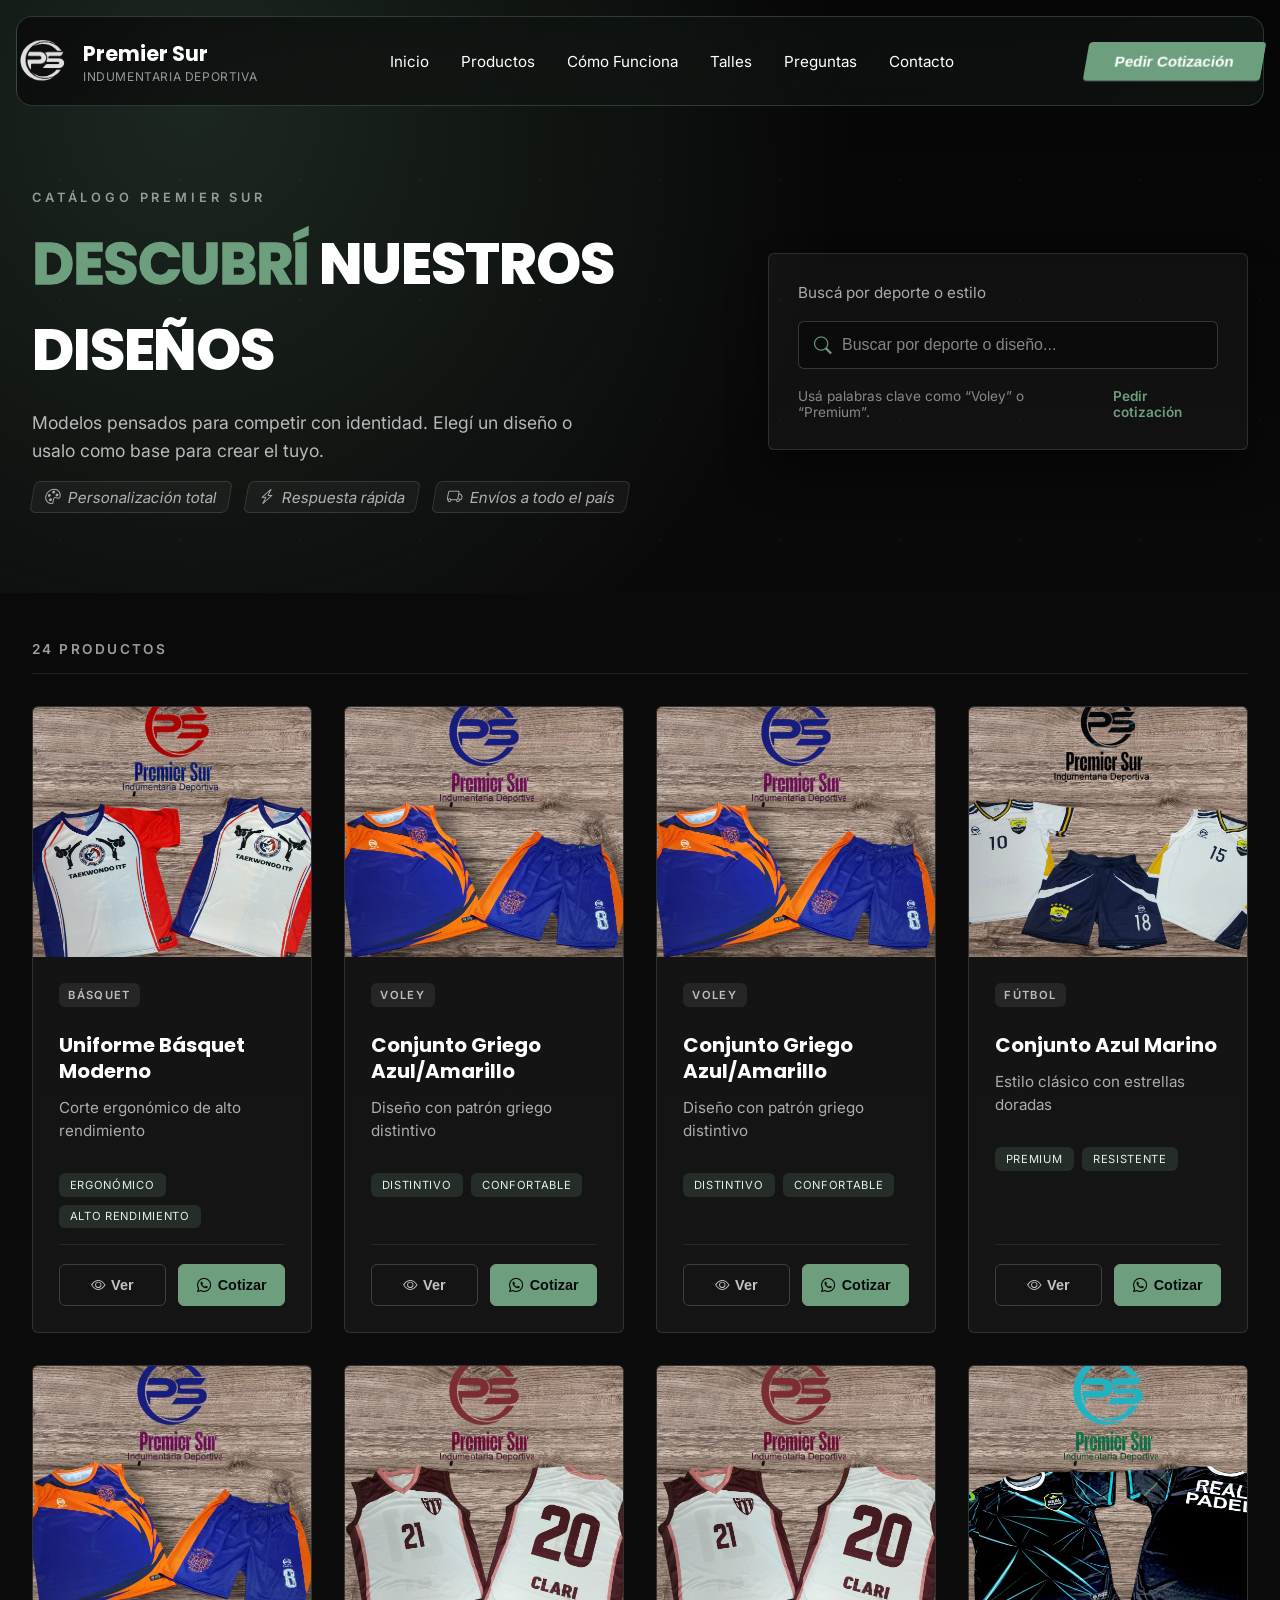
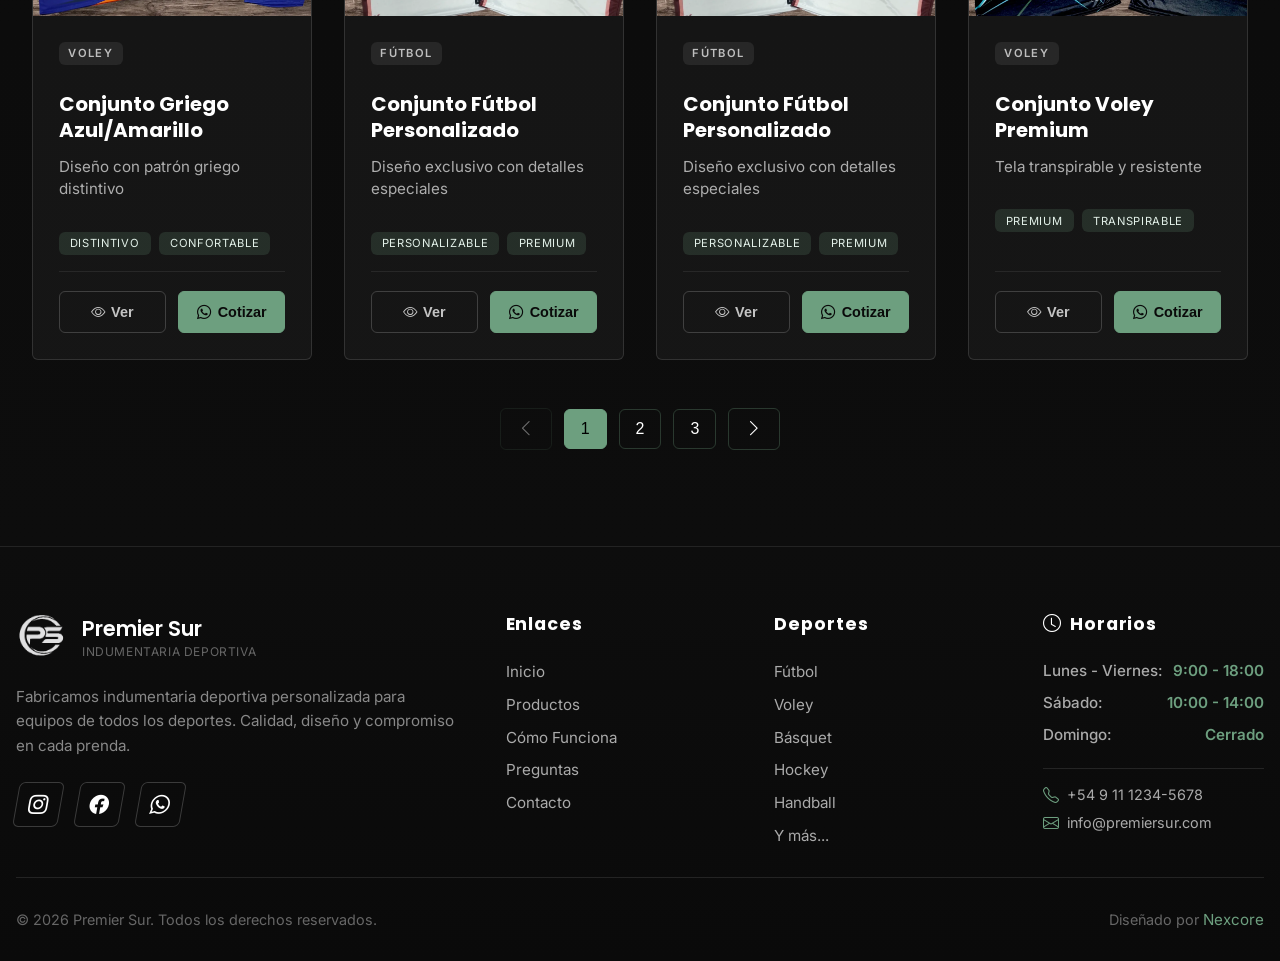
==== commit b5cfdd3c: "Add files via upload" ====
--- a/catalogo/index.html
+++ b/catalogo/index.html
@@ -81,37 +81,50 @@
     </nav>
 
     <!-- Header del Catálogo -->
-    <section class="catalogo-header">
-      <div class="catalogo-header-content">
-        <h1 class="catalogo-title">
-          <span class="accent">DESCUBRE</span> NUESTROS DISEÑOS
-        </h1>
-        <p class="catalogo-subtitle">
-          Más de 6 modelos disponibles para tu equipo
-        </p>
-
-        <!-- Barra de Búsqueda y Filtros -->
-        <div class="search-filter-bar">
-          <div class="search-container">
-            <i class="bi bi-search"></i>
-            <input
-              type="text"
-              id="searchInput"
-              placeholder="Buscar por deporte o diseño..."
-              class="search-input"
-            />
-          </div>
-          <div class="view-options">
-            <button class="view-btn active" data-view="grid" title="Vista Grid">
-              <i class="bi bi-grid-3x3-gap"></i>
-            </button>
-            <button class="view-btn" data-view="list" title="Vista Lista">
-              <i class="bi bi-list-ul"></i>
-            </button>
-          </div>
-        </div>
-      </div>
-    </section>
+    <section class="catalogo-header">
+      <div class="catalogo-header-content">
+        <div class="catalogo-hero">
+          <div class="catalogo-hero-text">
+            <span class="catalogo-eyebrow">Catálogo Premier Sur</span>
+            <h1 class="catalogo-title">
+              <span class="accent">DESCUBRÍ</span> NUESTROS DISEÑOS
+            </h1>
+            <p class="catalogo-subtitle">
+              Modelos pensados para competir con identidad. Elegí un diseño o
+              usalo como base para crear el tuyo.
+            </p>
+            <div class="catalogo-hero-meta">
+              <span><i class="bi bi-palette"></i> Personalización total</span>
+              <span><i class="bi bi-lightning-charge"></i> Respuesta rápida</span>
+              <span><i class="bi bi-truck"></i> Envíos a todo el país</span>
+            </div>
+          </div>
+
+          <div class="catalogo-hero-tools">
+            <div class="catalogo-search-card">
+              <div class="catalogo-search-head">
+                <p>Buscá por deporte o estilo</p>
+              </div>
+              <div class="search-filter-bar">
+                <div class="search-container">
+                  <i class="bi bi-search"></i>
+                  <input
+                    type="text"
+                    id="searchInput"
+                    placeholder="Buscar por deporte o diseño..."
+                    class="search-input"
+                  />
+                </div>
+              </div>
+              <div class="catalogo-search-footer">
+                <span>Usá palabras clave como “Voley” o “Premium”.</span>
+                <a href="/#cotizacion">Pedir cotización</a>
+              </div>
+            </div>
+          </div>
+        </div>
+      </div>
+    </section>
 
     <!-- Filtros y Productos -->
     <section class="catalogo-section">
--- a/style.css
+++ b/style.css
@@ -1,4 +1,4 @@
-:root {
+﻿:root {
   --accent-color: #6d9f7f;
   --accent-dark: #5a8d6e;
   --accent-light: #8db89c;
@@ -1180,42 +1180,20 @@
 
   /* Responsive Cómo Funciona */
   .como-funciona-title {
-    font-size: 3.5rem !important;
-    line-height: 1.2 !important;
-    text-align: left !important;
+    font-size: 2.8rem;
+    line-height: 1.2;
   }
 
   .como-funciona-subtitle {
-    font-size: 0.9rem !important;
-    text-align: left !important;
-  }
-
-  .pasos-container {
-    grid-template-columns: 1fr !important;
-  }
-
-  .paso {
-    padding: 2rem 1.5rem !important;
-  }
-
-  .paso-numero {
-    font-size: 1.5rem !important;
-  }
-
-  .paso-icon {
-    font-size: 2rem !important;
-  }
-
-  .info-adicional {
-    grid-template-columns: 1fr !important;
-  }
-
-  .info-card {
-    padding: 1.5rem !important;
-  }
-
-  .info-title {
-    font-size: 1.1rem !important;
+    font-size: 0.95rem;
+  }
+
+  .como-funciona-metrics {
+    grid-template-columns: 1fr;
+  }
+
+  .como-step {
+    grid-template-columns: 1fr;
   }
 }
 
@@ -1294,12 +1272,293 @@
 
 .como-funciona {
   padding: 6rem 1rem;
-  background: linear-gradient(180deg, #0a0a0a 0%, #0c0c0c 100%);
+  background: #0a0a0a;
   position: relative;
   overflow: hidden;
-}
-
-.como-funciona::before {
+  border-bottom: solid 1px rgba(109, 159, 127, 0.3);
+}
+
+.como-funciona-container {
+  max-width: 1300px;
+  margin: 0 auto;
+  position: relative;
+  z-index: 1;
+}
+
+.como-funciona-header {
+  display: grid;
+  grid-template-columns: minmax(0, 1.1fr) minmax(0, 0.9fr);
+  gap: 2.5rem;
+  align-items: end;
+  margin-bottom: 3.5rem;
+}
+
+.como-funciona-copy {
+  display: flex;
+  flex-direction: column;
+  gap: 0.8rem;
+}
+
+.como-funciona-eyebrow {
+  text-transform: uppercase;
+  letter-spacing: 0.3em;
+  font-size: 0.8rem;
+  color: rgba(255, 255, 255, 0.55);
+  font-weight: 600;
+}
+
+.como-funciona-title {
+  font-family: "Poppins", sans-serif;
+  font-size: 3.6rem;
+  font-weight: 800;
+  margin: 0;
+  text-align: start;
+  letter-spacing: -0.02em;
+}
+
+.como-funciona-subtitle {
+  font-size: 1.05rem;
+  color: rgba(255, 255, 255, 0.65);
+  margin: 0;
+  text-align: start;
+  line-height: 1.6;
+  max-width: 560px;
+}
+
+.como-funciona-metrics {
+  display: grid;
+  grid-template-columns: repeat(3, minmax(0, 1fr));
+  gap: 1rem;
+}
+
+.como-metric {
+  background: rgba(255, 255, 255, 0.05);
+  border: 1px solid rgba(255, 255, 255, 0.12);
+  border-radius: 6px;
+  padding: 1.2rem 1.4rem;
+  display: flex;
+  flex-direction: column;
+  gap: 0.3rem;
+}
+
+.como-metric-value {
+  font-size: 1.2rem;
+  font-weight: 700;
+  color: #fff;
+}
+
+.como-metric-label {
+  font-size: 0.8rem;
+  color: rgba(255, 255, 255, 0.6);
+  text-transform: uppercase;
+  letter-spacing: 0.12em;
+}
+
+.como-funciona-grid {
+  display: grid;
+  grid-template-columns: minmax(0, 1.2fr) minmax(0, 0.8fr);
+  gap: 2.5rem;
+  align-items: start;
+}
+
+.como-steps {
+  display: flex;
+  flex-direction: column;
+  gap: 1.2rem;
+  position: relative;
+}
+
+.como-step {
+  display: grid;
+  grid-template-columns: auto auto 1fr;
+  gap: 1rem;
+  align-items: start;
+  padding: 1.2rem 1.4rem;
+  background: rgba(255, 255, 255, 0.04);
+  border: 1px solid rgba(255, 255, 255, 0.12);
+  border-radius: 6px;
+  position: relative;
+}
+
+.como-step-index {
+  width: 48px;
+  height: 48px;
+  border-radius: 6px;
+  background: rgba(109, 159, 127, 0.18);
+  border: 1px solid rgba(109, 159, 127, 0.35);
+  display: flex;
+  align-items: center;
+  justify-content: center;
+  font-weight: 700;
+  color: var(--accent-color);
+}
+
+.como-step-icon {
+  width: 48px;
+  height: 48px;
+  border-radius: 6px;
+  background: rgba(255, 255, 255, 0.06);
+  border: 1px solid rgba(255, 255, 255, 0.12);
+  display: flex;
+  align-items: center;
+  justify-content: center;
+  color: var(--accent-color);
+  font-size: 1.2rem;
+}
+
+.como-step-body h3 {
+  margin: 0 0 0.4rem;
+  font-size: 1.1rem;
+  font-weight: 700;
+}
+
+.como-step-body p {
+  margin: 0;
+  color: rgba(255, 255, 255, 0.65);
+  font-size: 0.95rem;
+  line-height: 1.6;
+}
+
+.como-funciona-aside {
+  display: flex;
+  flex-direction: column;
+  gap: 1.2rem;
+}
+
+.como-aside-card {
+  background: rgba(255, 255, 255, 0.05);
+  border: 1px solid rgba(255, 255, 255, 0.12);
+  border-radius: 6px;
+  padding: 1.6rem;
+}
+
+.como-aside-card h3 {
+  margin: 0 0 1rem;
+  font-size: 1.3rem;
+}
+
+.como-checklist {
+  list-style: none;
+  margin: 0 0 1.4rem;
+  padding: 0;
+  display: grid;
+  gap: 0.8rem;
+}
+
+.como-checklist li {
+  display: flex;
+  gap: 0.7rem;
+  align-items: flex-start;
+  color: rgba(255, 255, 255, 0.7);
+  font-size: 0.95rem;
+}
+
+.como-checklist i {
+  color: var(--accent-color);
+  font-size: 1.1rem;
+  margin-top: 0.1rem;
+}
+
+.como-aside-actions {
+  display: flex;
+  flex-wrap: wrap;
+  gap: 0.8rem;
+}
+
+.como-aside-primary,
+.como-aside-secondary {
+  display: inline-flex;
+  align-items: center;
+  justify-content: center;
+  padding: 0.8rem 1.6rem;
+  border-radius: 6px;
+  font-weight: 600;
+  font-size: 0.95rem;
+  text-decoration: none;
+  transition: all 0.3s ease;
+  transform: skewX(-10deg);
+}
+
+.como-aside-primary {
+  background: var(--accent-color);
+  color: #0a0a0a;
+}
+
+.como-aside-primary:hover {
+  transform: translateY(-2px);
+}
+
+.como-aside-secondary {
+  border: 1px solid rgba(255, 255, 255, 0.25);
+  color: #fff;
+}
+
+.como-aside-secondary:hover {
+  border-color: var(--accent-color);
+  color: var(--accent-color);
+}
+
+.como-aside-note {
+  padding: 1rem 1.2rem;
+  border-radius: 6px;
+  background: rgba(255, 255, 255, 0.04);
+  border: 1px dashed rgba(255, 255, 255, 0.2);
+  color: rgba(255, 255, 255, 0.6);
+  font-size: 0.9rem;
+}
+
+@media (max-width: 1024px) {
+  .como-funciona-header {
+    grid-template-columns: 1fr;
+  }
+
+  .como-funciona-metrics {
+    grid-template-columns: repeat(2, minmax(0, 1fr));
+  }
+
+  .como-funciona-grid {
+    grid-template-columns: 1fr;
+  }
+
+  .como-steps::before {
+    left: 24px;
+  }
+}
+
+@media (max-width: 768px) {
+  .como-funciona {
+    padding: 4rem 1rem;
+  }
+
+  .como-funciona-title {
+    font-size: 2.8rem;
+  }
+
+  .como-funciona-metrics {
+    grid-template-columns: 1fr;
+  }
+
+  .como-steps::before {
+    display: none;
+  }
+
+  .como-step {
+    grid-template-columns: 1fr;
+  }
+}
+
+/* SECCIÓN 4.5: TABLA DE TALLES                                         */
+/* ═══════════════════════════════════════════════════════════════════ */
+
+.talles {
+  padding: 6rem 1rem;
+  background: linear-gradient(180deg, #0a0a0a 0%, #0d0d0d 100%);
+  position: relative;
+  overflow: hidden;
+}
+
+/* divisor talles */
+.talles::before {
   content: "";
   position: absolute;
   top: 0;
@@ -1312,216 +1571,6 @@
     rgba(255, 255, 255, 0.2) 50%,
     transparent 100%
   );
-}
-
-.como-funciona-container {
-  max-width: 1300px;
-  margin: 0 auto;
-}
-
-.como-funciona-title {
-  font-family: "Poppins", sans-serif;
-  font-size: 4.5rem;
-  font-weight: 800;
-  margin-bottom: 1rem;
-  text-align: start;
-  letter-spacing: -0.02em;
-}
-
-.como-funciona-subtitle {
-  font-size: 1rem;
-  color: #888;
-  margin-bottom: 4rem;
-  text-align: start;
-  line-height: 1.6;
-  max-width: 1200px;
-}
-
-.como-funciona-image {
-  position: absolute;
-  bottom: -10px;
-  right: -220px;
-  max-width: 50%;
-  height: auto;
-  max-height: 100%;
-  object-fit: contain;
-  z-index: 0;
-  opacity: 0.9;
-  pointer-events: none;
-  animation: slideInRight 0.8s ease-out 0.3s both;
-}
-
-/* Scroll margin para secciones */
-section {
-  scroll-margin-top: 40px;
-}
-
-/* Los 4 Pasos */
-.pasos-container {
-  display: grid;
-  grid-template-columns: repeat(4, 1fr);
-  gap: 2rem;
-  margin-bottom: 4rem;
-}
-
-.paso {
-  background: #181818;
-  border: 1px solid rgba(255, 255, 255, 0.12);
-  border-radius: 6px;
-  padding: 2.5rem 2rem;
-  text-align: center;
-  transition: all 0.3s ease;
-  position: relative;
-  display: flex;
-  flex-direction: column;
-  align-items: center;
-  overflow: hidden;
-}
-
-.paso:hover {
-  background: linear-gradient(
-    135deg,
-    rgba(255, 255, 255, 0.1) 0%,
-    rgba(109, 159, 127, 0.12) 100%
-  );
-  border-color: var(--accent-color);
-  transform: translateY(-6px);
-}
-
-.paso:not(:last-child)::after {
-  content: "";
-  position: absolute;
-  top: 50%;
-  right: -2rem;
-  width: 2rem;
-  height: 2px;
-  background: linear-gradient(90deg, var(--accent-color), transparent);
-  transition: all 0.3s ease;
-}
-
-@media (max-width: 1024px) {
-  .paso:not(:last-child)::after {
-    right: -1rem;
-    width: 1rem;
-  }
-}
-
-@media (max-width: 768px) {
-  .paso:not(:last-child)::after {
-    display: none;
-  }
-}
-
-.paso-numero {
-  position: absolute;
-  top: 15px;
-  right: 15px;
-  font-size: 1.8rem;
-  font-weight: 700;
-  color: var(--accent-color);
-  background: linear-gradient(
-    135deg,
-    rgba(109, 159, 127, 0.2),
-    rgba(109, 159, 127, 0.05)
-  );
-  border: 1px solid rgba(109, 159, 127, 0.3);
-  width: 60px;
-  height: 60px;
-  display: flex;
-  align-items: center;
-  justify-content: center;
-  border-radius: 6px;
-  transition: all 0.3s ease;
-}
-
-.paso-icon {
-  font-size: 2.5rem;
-  color: var(--accent-color);
-  margin-bottom: 1.5rem;
-  display: flex;
-  align-items: center;
-  justify-content: center;
-  transition: all 0.3s ease;
-  width: 80px;
-  height: 80px;
-  border-radius: 6px;
-  background: linear-gradient(
-    135deg,
-    rgba(109, 159, 127, 0.15),
-    rgba(109, 159, 127, 0.05)
-  );
-  border: 1px solid rgba(109, 159, 127, 0.2);
-}
-
-.paso:hover .paso-icon {
-  background: linear-gradient(
-    135deg,
-    rgba(109, 159, 127, 0.25),
-    rgba(109, 159, 127, 0.12)
-  );
-  border-color: var(--accent-color);
-}
-
-.paso-titulo {
-  font-family: "Poppins", sans-serif;
-  font-size: 1.1rem;
-  font-weight: 700;
-  margin-bottom: 1rem;
-  letter-spacing: 0.05em;
-}
-
-.paso-descripcion {
-  color: #888;
-  font-size: 0.9rem;
-  line-height: 1.6;
-  margin: 0;
-}
-
-/* Información Adicional */
-.info-adicional {
-  display: grid;
-  grid-template-columns: repeat(3, 1fr);
-  gap: 2rem;
-}
-
-.info-card {
-  background: #181818;
-  border: 1px solid rgba(255, 255, 255, 0.12);
-  border-radius: 6px;
-  padding: 2rem;
-  text-align: center;
-  transition: all 0.3s ease;
-}
-
-.info-card:hover {
-  background: #1f1f1f;
-  border-color: var(--accent-color);
-  transform: translateY(-6px);
-}
-
-.info-title {
-  font-family: "Poppins", sans-serif;
-  font-size: 1.3rem;
-  font-weight: 800;
-  margin-bottom: 0.5rem;
-  letter-spacing: 0.02em;
-}
-
-.info-text {
-  color: #888;
-  font-size: 0.95rem;
-  margin: 0;
-}
-
-/* ═══════════════════════════════════════════════════════════════════ */
-/* SECCIÓN 4.5: TABLA DE TALLES                                         */
-/* ═══════════════════════════════════════════════════════════════════ */
-
-.talles {
-  padding: 6rem 1rem;
-  background: linear-gradient(180deg, #0a0a0a 0%, #0d0d0d 100%);
-  position: relative;
-  overflow: hidden;
 }
 
 .talles-player-bg-right {
@@ -3341,6 +3390,7 @@
   font-size: 1.2rem;
   color: #fff;
   transition: all 0.3s ease;
+  transform: skewX(-10deg);
 }
 
 .nexcore-link {
@@ -3358,7 +3408,7 @@
 .footer-socials a:hover {
   background-color: rgba(255, 255, 255, 0.1);
   border-color: rgba(255, 255, 255, 0.4);
-  transform: translateY(-3px);
+  transform: translateY(-3px) skewX(-10deg);
 }
 
 /* Footer Hours */
--- a/catalogo/catalogo.css
+++ b/catalogo/catalogo.css
@@ -32,15 +32,14 @@
   overflow-x: hidden;
 }
 
-body.menu-open {
-  overflow: hidden;
-}
-
-.catalogo-section,
-.footer {
-  content-visibility: auto;
-  contain-intrinsic-size: 1px 900px;
-}
+body.menu-open {
+  overflow: hidden;
+}
+
+.catalogo-section,
+.footer {
+  content-visibility: visible;
+}
 
 /* Navbar */
 .navbar {
@@ -238,7 +237,7 @@
   font-weight: 600;
   margin: 1rem 2rem;
   padding: 0.75rem 1rem;
-  border-radius: 8px;
+  border-radius: 6px;
   text-align: center;
   text-decoration: none;
   display: block;
@@ -300,46 +299,146 @@
 /* ═══════════════════════════════════════════════════════════════════ */
 
 .catalogo-header {
-  padding: 190px 2rem 60px;
-  background: linear-gradient(
-    135deg,
-    rgba(109, 159, 127, 0.15) 0%,
-    rgba(10, 10, 10, 0.95) 100%
-  );
-  border-bottom: 1px solid rgba(109, 159, 127, 0.2);
-  margin-top: 0;
+  padding: 190px 2rem 80px;
+  background:
+    radial-gradient(
+      circle at 15% 15%,
+      rgba(109, 159, 127, 0.22),
+      transparent 55%
+    ),
+    linear-gradient(180deg, #050505 0%, #0a0a0a 100%);
+  position: relative;
+  overflow: hidden;
+}
+
+.catalogo-header::after {
+  content: "";
+  position: absolute;
+  inset: 0;
+  background-image:
+    radial-gradient(rgba(255, 255, 255, 0.06) 1px, transparent 1px),
+    radial-gradient(rgba(255, 255, 255, 0.03) 1px, transparent 1px);
+  background-size:
+    120px 120px,
+    60px 60px;
+  background-position:
+    0 0,
+    30px 30px;
+  opacity: 0.35;
+  pointer-events: none;
 }
 
 .catalogo-header-content {
   max-width: 1400px;
   margin: 0 auto;
-  text-align: center;
+  position: relative;
+  z-index: 1;
+}
+
+.catalogo-hero {
+  display: grid;
+  grid-template-columns: minmax(0, 1.1fr) minmax(0, 0.9fr);
+  gap: 3rem;
+  align-items: center;
+}
+
+.catalogo-hero-text {
+  display: flex;
+  flex-direction: column;
+  gap: 1rem;
+}
+
+.catalogo-eyebrow {
+  text-transform: uppercase;
+  letter-spacing: 0.3em;
+  font-size: 0.8rem;
+  color: rgba(255, 255, 255, 0.55);
+  font-weight: 600;
 }
 
 .catalogo-title {
   font-family: "Poppins", sans-serif;
-  font-size: 3.5rem;
+  font-size: 3.6rem;
   font-weight: 800;
-  margin-bottom: 0.5rem;
+  margin: 0;
   letter-spacing: -0.02em;
-  background: linear-gradient(135deg, #fff 0%, rgba(255, 255, 255, 0.8) 100%);
-  -webkit-background-clip: text;
-  -webkit-text-fill-color: transparent;
-  background-clip: text;
 }
 
 .catalogo-title .accent {
   color: var(--accent-color);
-  -webkit-text-fill-color: var(--accent-color);
 }
 
 .catalogo-subtitle {
   font-size: 1.1rem;
-  color: #999;
-  margin-bottom: 2.5rem;
-  text-transform: uppercase;
-  letter-spacing: 0.1em;
-  font-weight: 500;
+  color: rgba(255, 255, 255, 0.7);
+  margin: 0;
+  line-height: 1.6;
+  max-width: 560px;
+}
+
+.catalogo-hero-meta {
+  display: flex;
+  flex-wrap: wrap;
+  gap: 1rem;
+  color: rgba(255, 255, 255, 0.65);
+  font-size: 0.95rem;
+}
+
+.catalogo-hero-meta span {
+  display: inline-flex;
+  align-items: center;
+  gap: 0.5rem;
+  padding: 0.35rem 0.75rem;
+  border-radius: 6px;
+  border: 1px solid rgba(255, 255, 255, 0.12);
+  background: rgba(255, 255, 255, 0.04);
+  transform: skewX(-10deg);
+}
+
+.catalogo-hero-tools {
+  display: flex;
+  justify-content: flex-end;
+}
+
+.catalogo-search-card {
+  width: 100%;
+  max-width: 480px;
+  background: rgba(255, 255, 255, 0.04);
+  border: 1px solid rgba(255, 255, 255, 0.12);
+  border-radius: 6px;
+  padding: 1.8rem;
+  box-shadow: 0 24px 40px rgba(0, 0, 0, 0.4);
+  display: flex;
+  flex-direction: column;
+  gap: 1.2rem;
+}
+
+.catalogo-search-head {
+  display: flex;
+  align-items: center;
+  justify-content: space-between;
+  gap: 1rem;
+}
+
+.catalogo-search-head p {
+  margin: 0;
+  color: rgba(255, 255, 255, 0.65);
+  font-size: 0.95rem;
+}
+
+.catalogo-search-footer {
+  display: flex;
+  align-items: center;
+  justify-content: space-between;
+  gap: 1rem;
+  font-size: 0.85rem;
+  color: rgba(255, 255, 255, 0.5);
+}
+
+.catalogo-search-footer a {
+  color: var(--accent-color);
+  text-decoration: none;
+  font-weight: 600;
 }
 
 /* ═══════════════════════════════════════════════════════════════════ */
@@ -350,14 +449,11 @@
   display: flex;
   gap: 1rem;
   align-items: center;
-  justify-content: center;
-  margin-top: 2rem;
 }
 
 .search-container {
   position: relative;
   flex: 1;
-  max-width: 500px;
 }
 
 .search-container i {
@@ -371,16 +467,14 @@
 
 .search-input {
   width: 100%;
-  height: 44px;
-  padding: 0 1rem 0 2.5rem;
-  border: 1px solid rgba(109, 159, 127, 0.3);
-  border-radius: 50px;
-  background-color: rgba(255, 255, 255, 0.05);
+  height: 48px;
+  padding: 0 1rem 0 2.7rem;
+  border: 1px solid rgba(255, 255, 255, 0.18);
+  border-radius: 6px;
+  background-color: rgba(0, 0, 0, 0.35);
   color: white;
   font-size: 1rem;
   transition: all 0.3s ease;
-  display: flex;
-  align-items: center;
 }
 
 .search-input::placeholder {
@@ -391,44 +485,7 @@
   outline: none;
   border-color: var(--accent-color);
   background-color: rgba(255, 255, 255, 0.08);
-  box-shadow: 0 0 20px rgba(109, 159, 127, 0.2);
-}
-
-.view-options {
-  display: flex;
-  gap: 0.5rem;
-  background: rgba(255, 255, 255, 0.05);
-  padding: 0.4rem;
-  border-radius: 50px;
-  border: 1px solid rgba(109, 159, 127, 0.2);
-  height: 44px;
-  align-items: center;
-}
-
-.view-btn {
-  padding: 0 1rem;
-  background: transparent;
-  border: none;
-  color: rgba(255, 255, 255, 0.6);
-  cursor: pointer;
-  border-radius: 40px;
-  transition: all 0.3s ease;
-  display: flex;
-  align-items: center;
-  justify-content: center;
-  gap: 0.4rem;
-  font-size: 1.1rem;
-  height: 32px;
-}
-
-.view-btn:hover {
-  color: var(--accent-color);
-  background: rgba(109, 159, 127, 0.1);
-}
-
-.view-btn.active {
-  background: var(--accent-color);
-  color: white;
+  box-shadow: 0 0 16px rgba(109, 159, 127, 0.2);
 }
 
 /* ═══════════════════════════════════════════════════════════════════ */
@@ -436,8 +493,9 @@
 /* ═══════════════════════════════════════════════════════════════════ */
 
 .catalogo-section {
-  padding: 4rem 2rem;
-  background-color: #0a0a0a;
+  padding: 3rem 2rem 6rem;
+  background: linear-gradient(180deg, #0a0a0a 0%, #0d0d0d 100%);
+  min-height: auto;
 }
 
 .catalogo-container {
@@ -479,15 +537,15 @@
   align-items: center;
   margin-bottom: 2rem;
   padding-bottom: 1rem;
-  border-bottom: 1px solid rgba(109, 159, 127, 0.2);
+  border-bottom: 1px solid rgba(255, 255, 255, 0.08);
 }
 
 .products-count {
-  font-size: 0.95rem;
-  color: rgba(255, 255, 255, 0.7);
-  font-weight: 500;
+  font-size: 0.85rem;
+  color: rgba(255, 255, 255, 0.6);
+  font-weight: 600;
   text-transform: uppercase;
-  letter-spacing: 0.05em;
+  letter-spacing: 0.18em;
 }
 
 .products-grid {
@@ -495,10 +553,19 @@
   grid-template-columns: repeat(4, 1fr);
   gap: 2rem;
   animation: fadeIn 0.5s ease;
-}
-
-.products-grid.list-view {
-  grid-template-columns: 1fr;
+  min-height: auto;
+}
+
+/* Debug: mostrar mensaje si el grid está vacío */
+.products-grid:empty::before {
+  content: "El grid está vacío - revisar consola del navegador";
+  grid-column: 1 / -1;
+  padding: 2rem;
+  text-align: center;
+  color: #ff9999;
+  background: rgba(255, 150, 150, 0.1);
+  border: 2px dashed #ff9999;
+  border-radius: 8px;
 }
 
 @keyframes fadeIn {
@@ -515,14 +582,17 @@
 /* ═══════════════════════════════════════════════════════════════════ */
 
 .product-card {
-  background: rgba(109, 159, 127, 0.05);
-  border: 1px solid rgba(109, 159, 127, 0.2);
-  border-radius: 12px;
+  background: rgba(255, 255, 255, 0.04);
+  border: 1px solid rgba(255, 255, 255, 0.12);
+  border-radius: 6px;
   overflow: hidden;
-  transition: all 0.4s cubic-bezier(0.4, 0, 0.2, 1);
+  transition: all 0.35s ease;
   cursor: pointer;
-  animation: slideUp 0.5s ease forwards;
-  opacity: 0;
+  animation: slideUp 0.5s ease both;
+  opacity: 1;
+  display: flex;
+  flex-direction: column;
+  min-height: 420px;
 }
 
 .product-card:nth-child(1) {
@@ -556,21 +626,23 @@
 }
 
 .product-card:hover {
-  transform: translateY(-12px);
-  border-color: var(--accent-color);
-  background: rgba(109, 159, 127, 0.08);
+  transform: translateY(-8px);
+  border-color: rgba(109, 159, 127, 0.6);
+  box-shadow: 0 18px 28px rgba(0, 0, 0, 0.45);
 }
 
 .product-image {
   position: relative;
   width: 100%;
-  aspect-ratio: 1;
+  aspect-ratio: 4/5;
   overflow: hidden;
-  background: linear-gradient(
-    135deg,
-    rgba(0, 0, 0, 0.4) 0%,
-    rgba(109, 159, 127, 0.1) 100%
-  );
+  background:
+    radial-gradient(
+      circle at 30% 20%,
+      rgba(255, 255, 255, 0.15),
+      transparent 55%
+    ),
+    linear-gradient(160deg, rgba(0, 0, 0, 0.5) 0%, rgba(11, 17, 14, 0.8) 100%);
 }
 
 .product-image img {
@@ -591,7 +663,7 @@
   background: var(--accent-color);
   color: white;
   padding: 0.5rem 1rem;
-  border-radius: 50px;
+  border-radius: 6px;
   font-size: 0.8rem;
   font-weight: 600;
   text-transform: uppercase;
@@ -603,37 +675,41 @@
 }
 
 .product-info {
-  padding: 1.5rem;
+  padding: 1.6rem;
+  display: flex;
+  flex-direction: column;
+  flex: 1;
 }
 
 .product-category {
-  display: inline-block;
-  max-width: 30%;
-  font-size: 0.75rem;
+  display: inline-flex;
+  align-items: center;
+  gap: 0.35rem;
+  font-size: 0.7rem;
   text-transform: uppercase;
-  letter-spacing: 0.08em;
-  color: var(--accent-color);
-  font-weight: 700;
-  margin-bottom: 0.5rem;
-  white-space: nowrap;
-  overflow: hidden;
-  text-overflow: ellipsis;
+  letter-spacing: 0.12em;
+  color: rgba(255, 255, 255, 0.7);
+  font-weight: 600;
+  padding: 0.3rem 0.6rem;
+  border-radius: 6px;
+  background: rgba(255, 255, 255, 0.08);
+  width: fit-content;
 }
 
 .product-title {
   font-family: "Poppins", sans-serif;
-  font-size: 1.2rem;
+  font-size: 1.25rem;
   font-weight: 700;
-  margin: 0.5rem 0;
+  margin: 0.8rem 0 0.4rem;
   color: white;
   line-height: 1.3;
 }
 
 .product-description {
-  font-size: 0.9rem;
-  color: rgba(255, 255, 255, 0.7);
-  margin: 0.8rem 0;
-  line-height: 1.4;
+  font-size: 0.95rem;
+  color: rgba(255, 255, 255, 0.65);
+  margin: 0.4rem 0 0.9rem;
+  line-height: 1.5;
 }
 
 .product-features {
@@ -645,35 +721,36 @@
 }
 
 .feature-tag {
-  background: rgba(109, 159, 127, 0.15);
-  color: var(--accent-color);
+  background: rgba(109, 159, 127, 0.18);
+  color: #e3f1e9;
   padding: 0.3rem 0.7rem;
-  border-radius: 4px;
+  border-radius: 6px;
   text-transform: uppercase;
-  letter-spacing: 0.05em;
+  letter-spacing: 0.06em;
+  font-size: 0.7rem;
 }
 
 .product-actions {
   display: flex;
   gap: 0.8rem;
-  margin: 1.2rem -1.5rem -1.5rem -1.5rem;
-  padding: 1rem 1.5rem 1.5rem 1.5rem;
-  border-top: 1px solid rgba(109, 159, 127, 0.1);
+  margin-top: auto;
+  padding-top: 1.2rem;
+  border-top: 1px solid rgba(255, 255, 255, 0.08);
 }
 
 .btn-product-action {
   flex: 1;
   min-width: 0;
-  padding: 0.7rem 0.8rem;
-  border: 1px solid rgba(109, 159, 127, 0.3);
+  padding: 0.75rem 0.8rem;
+  border: 1px solid rgba(255, 255, 255, 0.18);
   border-radius: 6px;
   background: transparent;
-  color: var(--accent-color);
+  color: rgba(255, 255, 255, 0.75);
   cursor: pointer;
   font-size: 0.9rem;
   font-weight: 600;
   transition: all 0.3s ease;
-  display: flex;
+  display: inline-flex;
   align-items: center;
   justify-content: center;
   gap: 0.4rem;
@@ -683,62 +760,23 @@
 }
 
 .btn-product-action:hover {
-  background: var(--accent-color);
-  color: white;
   border-color: var(--accent-color);
+  color: var(--accent-color);
 }
 
 .btn-product-action.primary {
   background: var(--accent-color);
-  color: white;
+  color: #0a0a0a;
   border-color: var(--accent-color);
 }
 
 .btn-product-action.primary:hover {
-  background: rgba(109, 159, 127, 0.8);
+  background: rgba(109, 159, 127, 0.85);
 }
 
 /* ═══════════════════════════════════════════════════════════════════ */
 /* VISTA DE LISTA                                                      */
 /* ═══════════════════════════════════════════════════════════════════ */
-
-.products-grid.list-view .product-card {
-  display: grid;
-  grid-template-columns: 280px 1fr;
-  gap: 2.5rem;
-  align-items: stretch;
-}
-
-.products-grid.list-view .product-image {
-  aspect-ratio: 3/4;
-  overflow: hidden;
-  border-radius: 12px;
-  width: 280px;
-  height: 300px;
-}
-
-.products-grid.list-view .product-image img {
-  width: 100%;
-  height: 100%;
-  object-fit: cover;
-  transition: transform 0.4s ease;
-}
-
-.products-grid.list-view .product-card:hover .product-image img {
-  transform: scale(1.08);
-}
-
-.products-grid.list-view .product-info {
-  display: flex;
-  flex-direction: column;
-  justify-content: center;
-  padding: 1rem 0;
-}
-
-.products-grid.list-view .product-actions {
-  margin: 1.2rem 0 0 0;
-  padding-top: 1rem;
-}
 
 /* ═══════════════════════════════════════════════════════════════════ */
 /* MENSAJES DE ESTADO                                                  */
@@ -852,7 +890,7 @@
   background: #25d366;
   color: white;
   border: none;
-  border-radius: 50px;
+  border-radius: 6px;
   font-size: 1.1rem;
   font-weight: 700;
   cursor: pointer;
@@ -884,32 +922,36 @@
     display: none;
   }
 
+  .catalogo-hero {
+    grid-template-columns: 1fr;
+  }
+
+  .catalogo-hero-tools {
+    justify-content: flex-start;
+  }
+
+  .catalogo-search-card {
+    max-width: 100%;
+  }
+
   .catalogo-title {
-    font-size: 2.5rem;
-  }
-
-  .search-filter-bar {
-    flex-direction: column;
-  }
-
-  .search-container {
-    max-width: 100%;
+    font-size: 2.8rem;
   }
 
   .products-grid {
-    grid-template-columns: repeat(3, 1fr);
+    grid-template-columns: repeat(2, 1fr);
     gap: 1.5rem;
   }
 }
 
 @media (max-width: 768px) {
   .catalogo-header {
-    padding: 80px 1rem 40px;
-    margin-top: 80px;
+    padding: 130px 1rem 50px;
+    margin-top: 0;
   }
 
   .catalogo-title {
-    font-size: 2rem;
+    font-size: 2.2rem;
   }
 
   .catalogo-subtitle {
@@ -922,10 +964,6 @@
 
   .search-filter-bar {
     gap: 0.8rem;
-  }
-
-  .view-options {
-    display: none;
   }
 
   .filters-sidebar {
@@ -945,14 +983,9 @@
     font-size: 0.85rem;
   }
 
-  .products-grid.list-view .product-card {
-    grid-template-columns: 200px 1fr;
-    gap: 1.5rem;
-  }
-
-  .products-grid.list-view .product-image {
-    width: 200px;
-    aspect-ratio: 3/4;
+  .catalogo-search-footer {
+    flex-direction: column;
+    align-items: flex-start;
   }
 
   .catalogo-cta h2 {
@@ -971,7 +1004,7 @@
   }
 
   .catalogo-title {
-    font-size: 1.5rem;
+    font-size: 1.8rem;
   }
 
   .products-grid {
@@ -989,26 +1022,6 @@
 
   .btn-product-action {
     width: 100%;
-  }
-
-  .products-grid.list-view .product-card {
-    grid-template-columns: 140px 1fr;
-    gap: 1rem;
-    padding: 0.8rem;
-  }
-
-  .products-grid.list-view .product-image {
-    width: 140px;
-    aspect-ratio: 3/4;
-    border-radius: 8px;
-  }
-
-  .products-grid.list-view .product-info {
-    padding: 0;
-  }
-
-  .products-grid.list-view .product-title {
-    font-size: 0.95rem;
   }
 
   .filters-sidebar {
@@ -1110,13 +1123,14 @@
   width: 45px;
   height: 45px;
   border: 1px solid rgba(255, 255, 255, 0.2);
-  border-radius: 8px;
+  border-radius: 6px;
   display: flex;
   align-items: center;
   justify-content: center;
   font-size: 1.2rem;
   color: #fff;
   transition: all 0.3s ease;
+  transform: skewX(-10deg);
 }
 
 .footer-socials a:hover {
@@ -1193,7 +1207,7 @@
   background: linear-gradient(135deg, var(--accent-color) 0%, #5da65f 100%);
   color: #000;
   text-decoration: none;
-  border-radius: 50px;
+  border-radius: 6px;
   font-weight: 600;
   font-size: 1rem;
   transition: all 0.3s ease;
